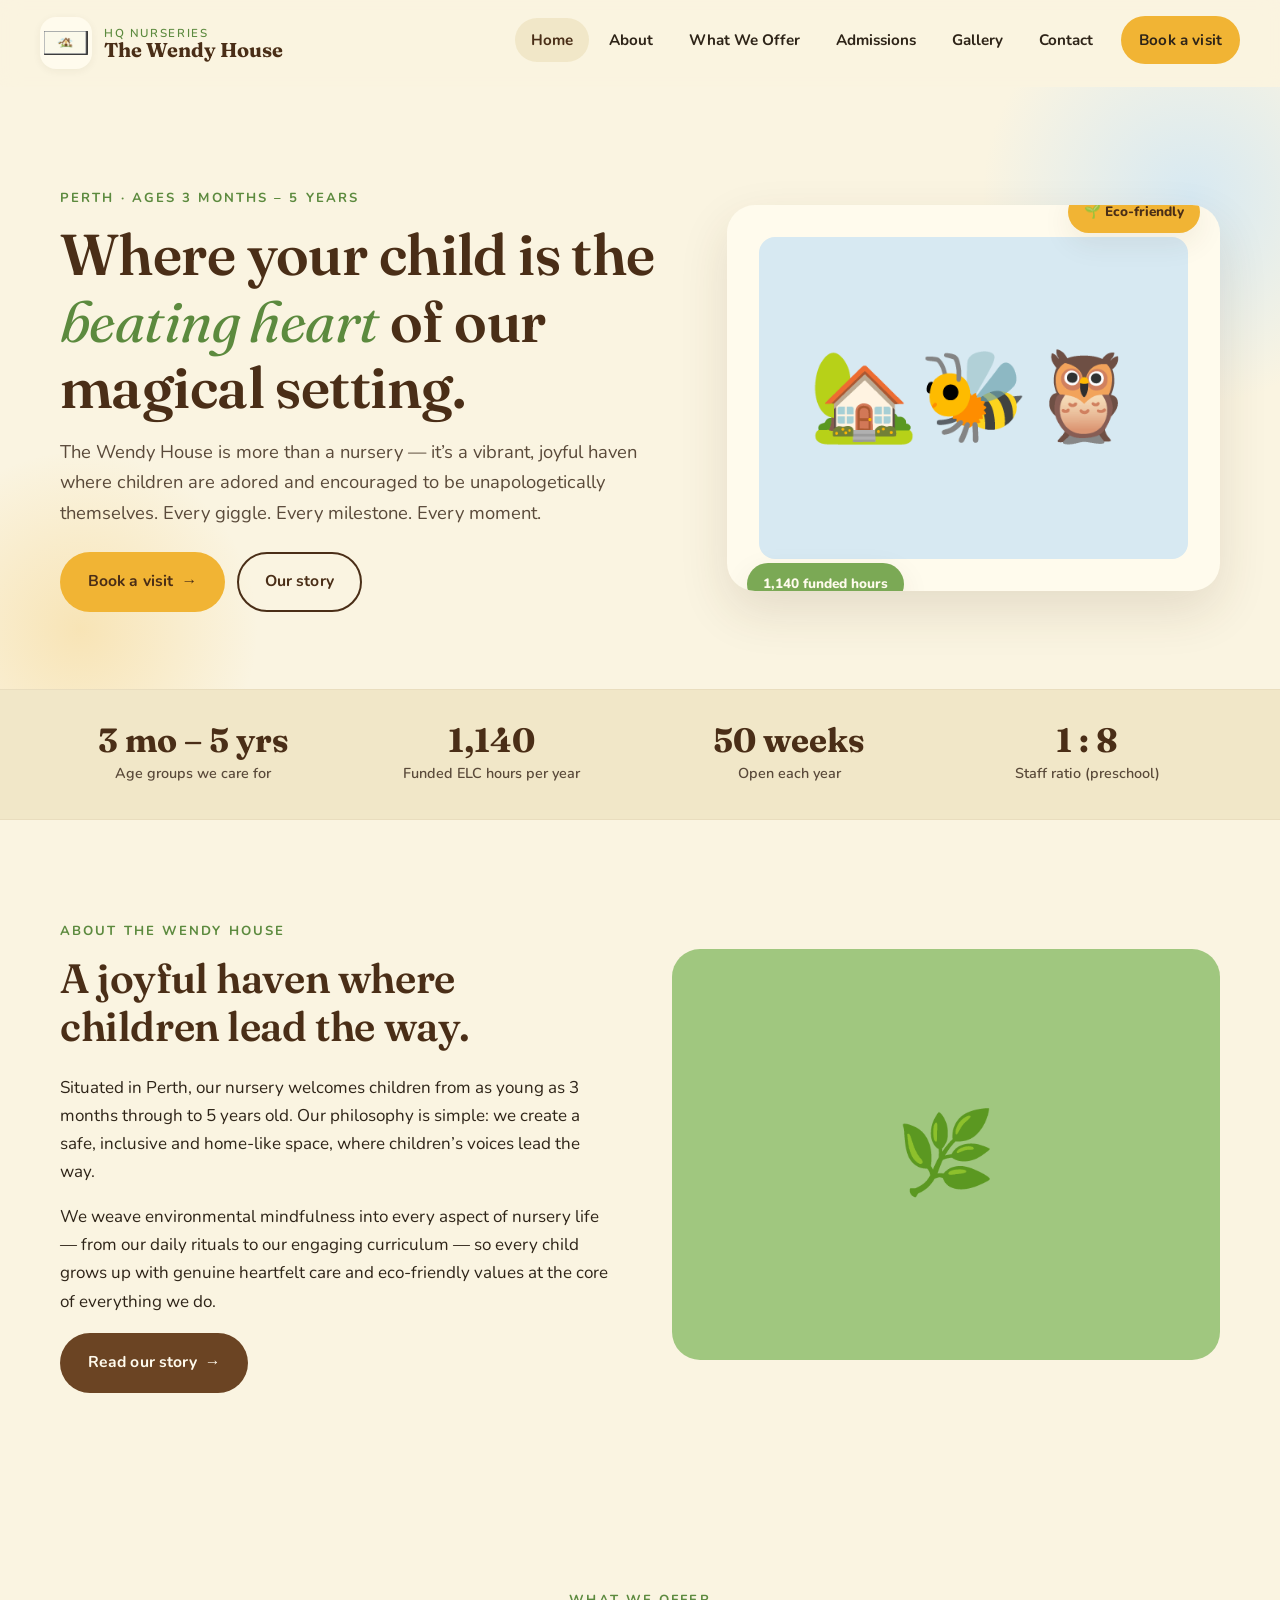
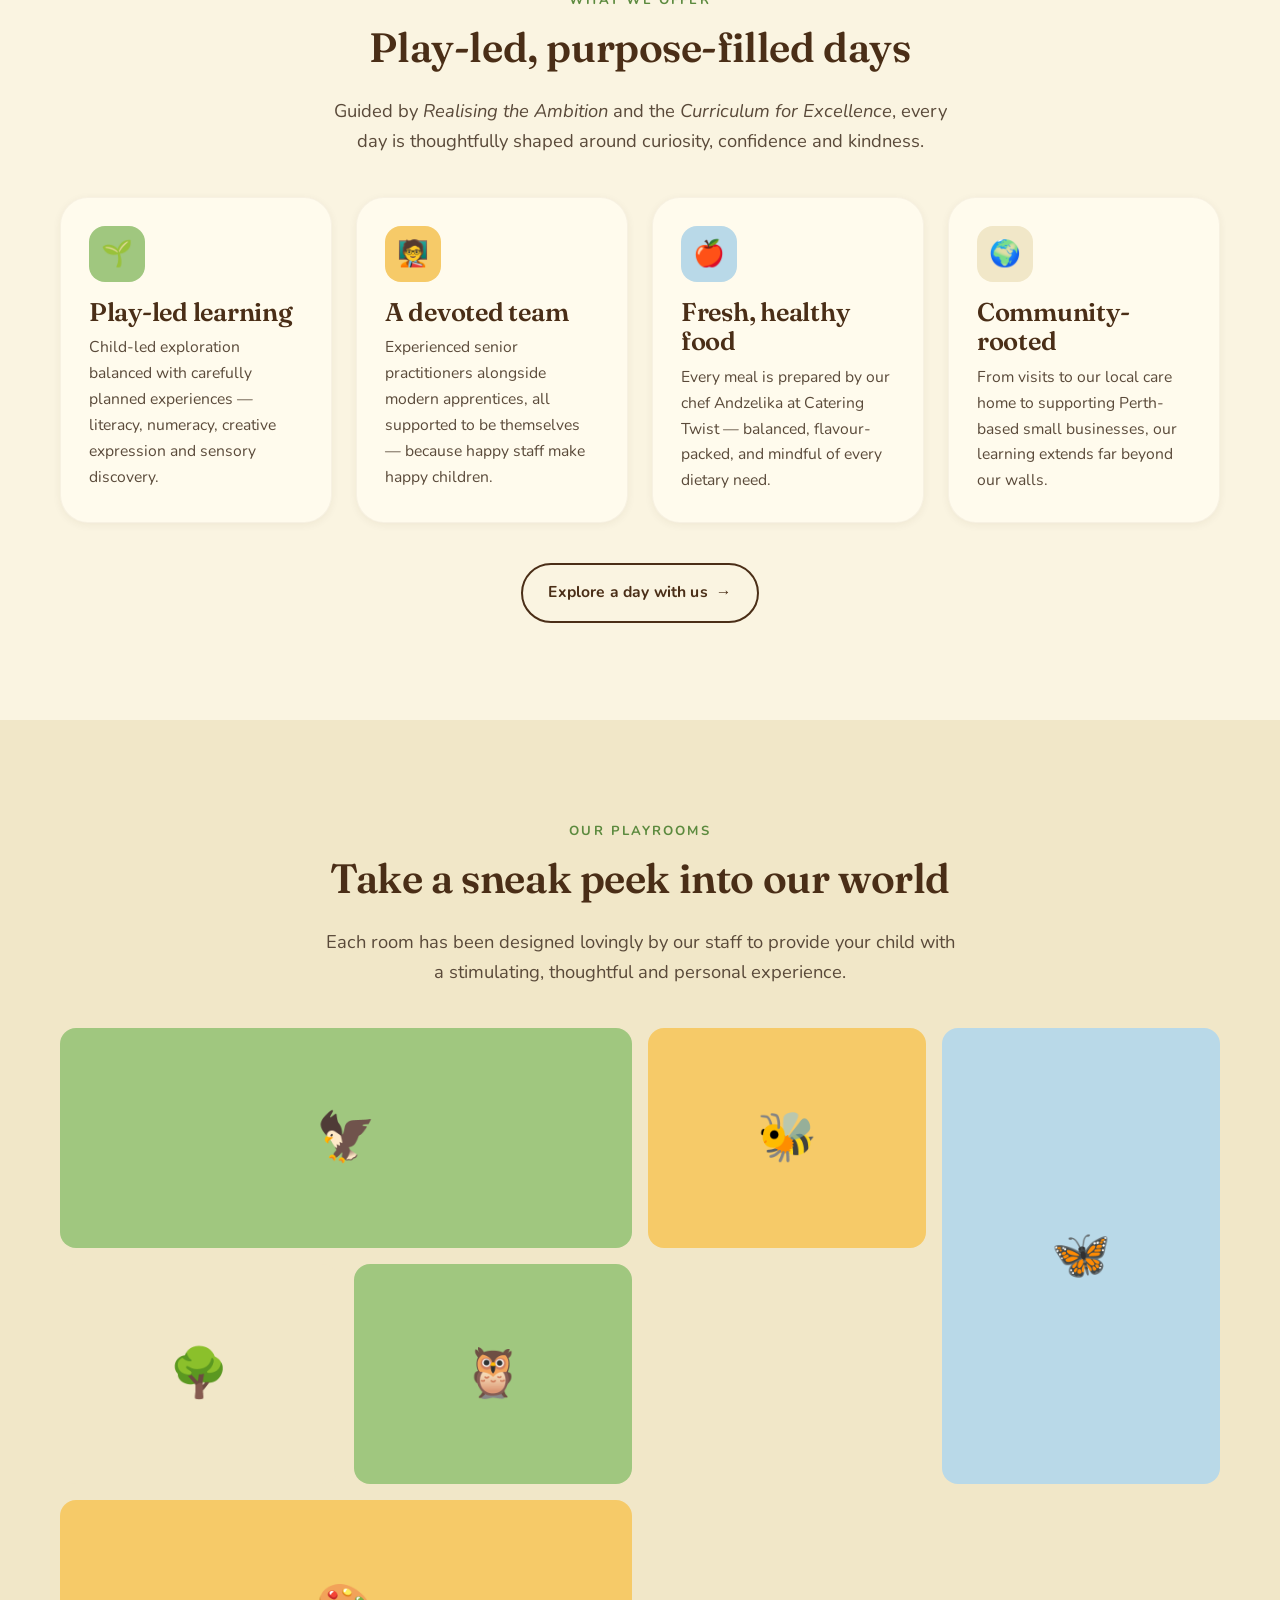
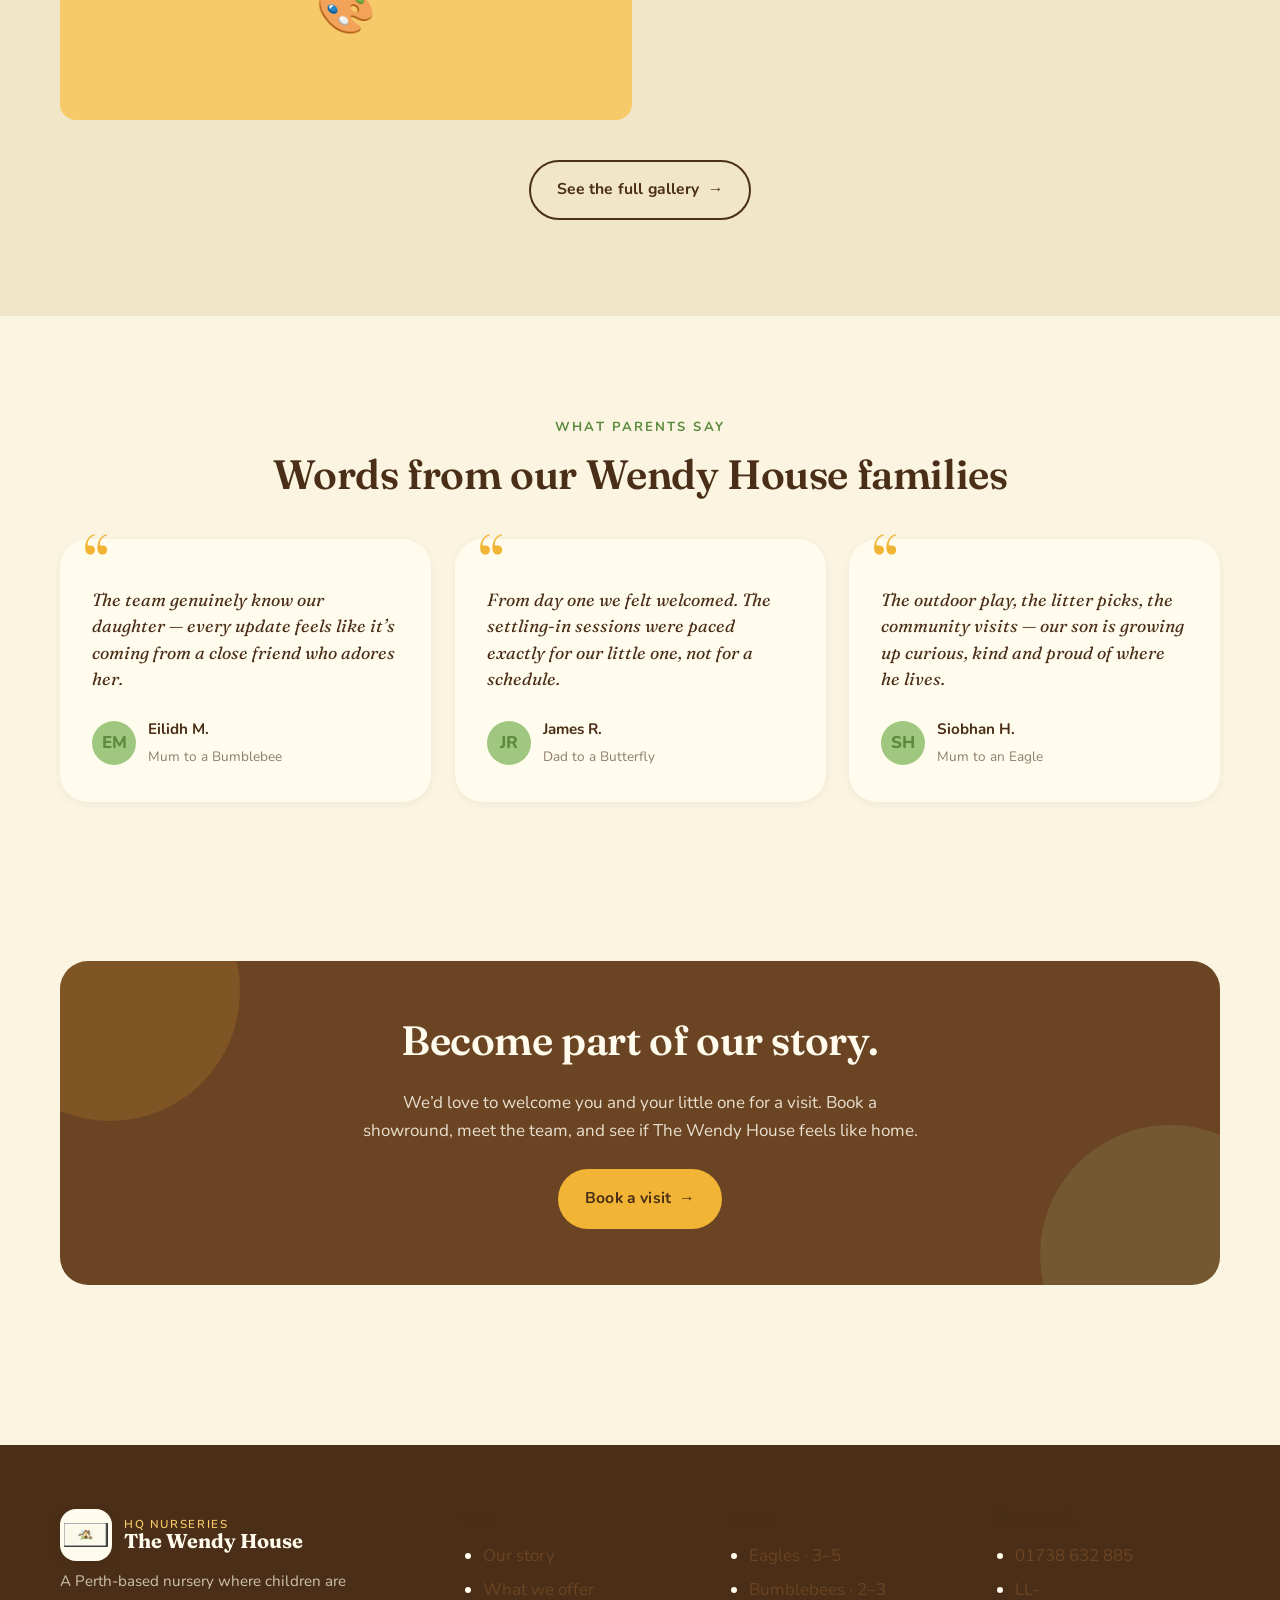
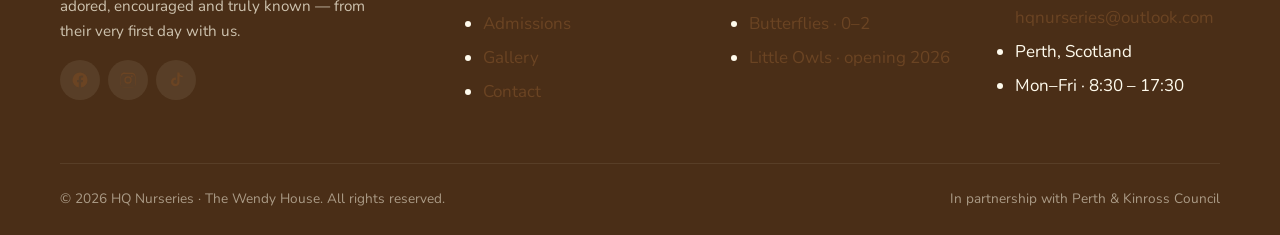
==== index.html @ 3bb5341b "Initial build: static HQ Nurseries (The Wendy House) site - 6 pages: Home, About, What We Offer, Adm" ====
<!DOCTYPE html>
<html lang="en-GB">
<head>
  <meta charset="UTF-8" />
  <meta name="viewport" content="width=device-width, initial-scale=1.0" />
  <title>The Wendy House · HQ Nurseries · Perth Nursery for ages 3 months to 5 years</title>
  <meta name="description" content="The Wendy House, Perth — a warm, play-led nursery for children aged 3 months to 5 years. Funded childcare available. Where your child is the beating heart of our magical setting." />
  <meta name="theme-color" content="#FAF4E1" />
  <link rel="icon" href="assets/logo-original.png" type="image/png" />
  <link rel="preconnect" href="https://fonts.googleapis.com" />
  <link rel="preconnect" href="https://fonts.gstatic.com" crossorigin />
  <link href="https://fonts.googleapis.com/css2?family=Fraunces:ital,opsz,wght@0,9..144,400;0,9..144,500;0,9..144,600;1,9..144,400&family=Nunito:wght@400;600;700;800&display=swap" rel="stylesheet" />
  <link rel="stylesheet" href="css/styles.css" />
</head>
<body>
  <a class="visually-hidden" href="#main">Skip to content</a>

  <header class="site-header">
    <div class="container nav">
      <a class="brand" href="index.html" aria-label="The Wendy House, HQ Nurseries">
        <img class="brand__mark" src="assets/logo-original.png" alt="" />
        <span class="brand__text">
          <small>HQ Nurseries</small>
          <strong>The Wendy House</strong>
        </span>
      </a>
      <button class="nav__toggle" aria-label="Toggle navigation" aria-expanded="false" aria-controls="primary-nav">
        <span></span>
      </button>
      <ul class="nav__links" id="primary-nav">
        <li><a href="index.html">Home</a></li>
        <li><a href="about.html">About</a></li>
        <li><a href="what-we-offer.html">What We Offer</a></li>
        <li><a href="admissions.html">Admissions</a></li>
        <li><a href="gallery.html">Gallery</a></li>
        <li><a href="contact.html">Contact</a></li>
        <li><a class="btn btn--primary nav__cta" href="admissions.html#enquire">Book a visit</a></li>
      </ul>
    </div>
  </header>

  <main id="main">

    <!-- HERO -->
    <section class="hero">
      <div class="container hero__grid">
        <div class="hero__copy">
          <span class="eyebrow">Perth · Ages 3 months – 5 years</span>
          <h1>Where your child is the <em>beating heart</em> of our magical setting.</h1>
          <p class="lead">The Wendy House is more than a nursery — it’s a vibrant, joyful haven where children are adored and encouraged to be unapologetically themselves. Every giggle. Every milestone. Every moment.</p>
          <div class="hero__actions">
            <a class="btn btn--primary btn--arrow" href="admissions.html#enquire">Book a visit</a>
            <a class="btn btn--ghost" href="about.html">Our story</a>
          </div>
        </div>
        <div class="hero__visual">
          <div class="hero__card">
            <div class="hero__illus" aria-hidden="true">
              <span style="font-size:5.5rem;">🏡🐝🦉</span>
            </div>
            <span class="hero__badge hero__badge--a">🌱 Eco-friendly</span>
            <span class="hero__badge hero__badge--b">1,140 funded hours</span>
          </div>
        </div>
      </div>
    </section>

    <!-- TRUST BAR -->
    <section class="trust">
      <div class="container trust__grid">
        <div class="trust__item">
          <strong>3 mo – 5 yrs</strong>
          <span>Age groups we care for</span>
        </div>
        <div class="trust__item">
          <strong>1,140</strong>
          <span>Funded ELC hours per year</span>
        </div>
        <div class="trust__item">
          <strong>50 weeks</strong>
          <span>Open each year</span>
        </div>
        <div class="trust__item">
          <strong>1 : 8</strong>
          <span>Staff ratio (preschool)</span>
        </div>
      </div>
    </section>

    <!-- INTRO -->
    <section class="section section--cream">
      <div class="container two-col">
        <div>
          <span class="eyebrow">About The Wendy House</span>
          <h2>A joyful haven where children lead the way.</h2>
          <p>Situated in Perth, our nursery welcomes children from as young as 3 months through to 5 years old. Our philosophy is simple: we create a safe, inclusive and home-like space, where children’s voices lead the way.</p>
          <p>We weave environmental mindfulness into every aspect of nursery life — from our daily rituals to our engaging curriculum — so every child grows up with genuine heartfelt care and eco-friendly values at the core of everything we do.</p>
          <a class="btn btn--secondary btn--arrow" href="about.html">Read our story</a>
        </div>
        <div class="two-col__image two-col__image--green" aria-hidden="true">🌿</div>
      </div>
    </section>

    <!-- WHAT WE OFFER -->
    <section class="section">
      <div class="container">
        <div class="section-head">
          <span class="eyebrow">What We Offer</span>
          <h2>Play-led, purpose-filled days</h2>
          <p class="lead" style="margin:0 auto;">Guided by <em>Realising the Ambition</em> and the <em>Curriculum for Excellence</em>, every day is thoughtfully shaped around curiosity, confidence and kindness.</p>
        </div>
        <div class="cards">
          <article class="card">
            <div class="card__icon card__icon--green">🌱</div>
            <h3>Play-led learning</h3>
            <p>Child-led exploration balanced with carefully planned experiences — literacy, numeracy, creative expression and sensory discovery.</p>
          </article>
          <article class="card">
            <div class="card__icon card__icon--yellow">🧑‍🏫</div>
            <h3>A devoted team</h3>
            <p>Experienced senior practitioners alongside modern apprentices, all supported to be themselves — because happy staff make happy children.</p>
          </article>
          <article class="card">
            <div class="card__icon card__icon--blue">🍎</div>
            <h3>Fresh, healthy food</h3>
            <p>Every meal is prepared by our chef Andzelika at Catering Twist — balanced, flavour-packed, and mindful of every dietary need.</p>
          </article>
          <article class="card">
            <div class="card__icon card__icon--brown">🌍</div>
            <h3>Community-rooted</h3>
            <p>From visits to our local care home to supporting Perth-based small businesses, our learning extends far beyond our walls.</p>
          </article>
        </div>
        <div style="text-align:center; margin-top: 2.5rem;">
          <a class="btn btn--ghost btn--arrow" href="what-we-offer.html">Explore a day with us</a>
        </div>
      </div>
    </section>

    <!-- GALLERY PREVIEW -->
    <section class="section section--cream-deep">
      <div class="container">
        <div class="section-head">
          <span class="eyebrow">Our Playrooms</span>
          <h2>Take a sneak peek into our world</h2>
          <p class="lead" style="margin:0 auto;">Each room has been designed lovingly by our staff to provide your child with a stimulating, thoughtful and personal experience.</p>
        </div>
        <div class="gallery">
          <div class="gallery__item gallery__item--green gallery__item--wide" data-caption="Eagles · ages 3–5 · where curiosity takes flight">🦅</div>
          <div class="gallery__item gallery__item--yellow" data-caption="Bumblebees · ages 2–3">🐝</div>
          <div class="gallery__item gallery__item--blue gallery__item--tall" data-caption="Butterflies · ages 0–2">🦋</div>
          <div class="gallery__item gallery__item--brown" data-caption="Outdoor adventures">🌳</div>
          <div class="gallery__item gallery__item--green" data-caption="Little Owls · opening mid-2026">🦉</div>
          <div class="gallery__item gallery__item--yellow gallery__item--wide" data-caption="Messy play &amp; discovery">🎨</div>
        </div>
        <div style="text-align:center; margin-top: 2.5rem;">
          <a class="btn btn--ghost btn--arrow" href="gallery.html">See the full gallery</a>
        </div>
      </div>
    </section>

    <!-- TESTIMONIALS -->
    <section class="section">
      <div class="container">
        <div class="section-head">
          <span class="eyebrow">What Parents Say</span>
          <h2>Words from our Wendy House families</h2>
        </div>
        <div class="testimonials">
          <article class="testimonial">
            <blockquote>The team genuinely <em>know</em> our daughter — every update feels like it’s coming from a close friend who adores her.</blockquote>
            <div class="testimonial__author">
              <div class="testimonial__avatar">EM</div>
              <div class="testimonial__name">
                <strong>Eilidh M.</strong>
                <span>Mum to a Bumblebee</span>
              </div>
            </div>
          </article>
          <article class="testimonial">
            <blockquote>From day one we felt welcomed. The settling-in sessions were paced exactly for our little one, not for a schedule.</blockquote>
            <div class="testimonial__author">
              <div class="testimonial__avatar">JR</div>
              <div class="testimonial__name">
                <strong>James R.</strong>
                <span>Dad to a Butterfly</span>
              </div>
            </div>
          </article>
          <article class="testimonial">
            <blockquote>The outdoor play, the litter picks, the community visits — our son is growing up curious, kind and proud of where he lives.</blockquote>
            <div class="testimonial__author">
              <div class="testimonial__avatar">SH</div>
              <div class="testimonial__name">
                <strong>Siobhan H.</strong>
                <span>Mum to an Eagle</span>
              </div>
            </div>
          </article>
        </div>
      </div>
    </section>

    <!-- CTA -->
    <section class="section section--tight">
      <div class="container">
        <div class="cta-band">
          <h2>Become part of our story.</h2>
          <p>We’d love to welcome you and your little one for a visit. Book a showround, meet the team, and see if The Wendy House feels like home.</p>
          <a class="btn btn--primary btn--arrow" href="admissions.html#enquire">Book a visit</a>
        </div>
      </div>
    </section>

  </main>

  <footer class="site-footer">
    <div class="container">
      <div class="footer__grid">
        <div class="footer__brand">
          <a class="brand" href="index.html">
            <img class="brand__mark" src="assets/logo-original.png" alt="" />
            <span class="brand__text">
              <small>HQ Nurseries</small>
              <strong>The Wendy House</strong>
            </span>
          </a>
          <p class="footer__blurb">A Perth-based nursery where children are adored, encouraged and truly known — from their very first day with us.</p>
          <div class="socials" aria-label="Social links">
            <a href="#" aria-label="Facebook"><svg viewBox="0 0 24 24"><path d="M22 12a10 10 0 1 0-11.6 9.9v-7H8v-3h2.4V9.8c0-2.4 1.4-3.7 3.6-3.7 1 0 2.1.2 2.1.2v2.3h-1.2c-1.2 0-1.5.7-1.5 1.5V12h2.6l-.4 3h-2.2v7A10 10 0 0 0 22 12Z"/></svg></a>
            <a href="#" aria-label="Instagram"><svg viewBox="0 0 24 24"><path d="M12 2.2c3.2 0 3.6 0 4.8.1 1.2.1 1.9.2 2.3.4.6.2 1 .5 1.5 1s.7.9 1 1.5c.2.4.3 1.1.4 2.3.1 1.2.1 1.6.1 4.8s0 3.6-.1 4.8c-.1 1.2-.2 1.9-.4 2.3-.2.6-.5 1-1 1.5s-.9.7-1.5 1c-.4.2-1.1.3-2.3.4-1.2.1-1.6.1-4.8.1s-3.6 0-4.8-.1c-1.2-.1-1.9-.2-2.3-.4-.6-.2-1-.5-1.5-1s-.7-.9-1-1.5c-.2-.4-.3-1.1-.4-2.3C2.2 15.6 2.2 15.2 2.2 12s0-3.6.1-4.8c.1-1.2.2-1.9.4-2.3.2-.6.5-1 1-1.5s.9-.7 1.5-1c.4-.2 1.1-.3 2.3-.4C8.4 2.2 8.8 2.2 12 2.2Zm0 1.8c-3.1 0-3.5 0-4.7.1-1.1.1-1.7.2-2.1.4-.5.2-.9.4-1.3.8-.4.4-.6.8-.8 1.3-.2.4-.3 1-.4 2.1-.1 1.2-.1 1.6-.1 4.7s0 3.5.1 4.7c.1 1.1.2 1.7.4 2.1.2.5.4.9.8 1.3.4.4.8.6 1.3.8.4.2 1 .3 2.1.4 1.2.1 1.6.1 4.7.1s3.5 0 4.7-.1c1.1-.1 1.7-.2 2.1-.4.5-.2.9-.4 1.3-.8.4-.4.6-.8.8-1.3.2-.4.3-1 .4-2.1.1-1.2.1-1.6.1-4.7s0-3.5-.1-4.7c-.1-1.1-.2-1.7-.4-2.1-.2-.5-.4-.9-.8-1.3-.4-.4-.8-.6-1.3-.8-.4-.2-1-.3-2.1-.4-1.2-.1-1.6-.1-4.7-.1Zm0 3.1a4.9 4.9 0 1 1 0 9.8 4.9 4.9 0 0 1 0-9.8Zm0 8a3.1 3.1 0 1 0 0-6.2 3.1 3.1 0 0 0 0 6.2Zm6.3-8.2a1.2 1.2 0 1 1-2.4 0 1.2 1.2 0 0 1 2.4 0Z"/></svg></a>
            <a href="#" aria-label="TikTok"><svg viewBox="0 0 24 24"><path d="M21 8.4a7.3 7.3 0 0 1-4.3-1.4v7.5a5.7 5.7 0 1 1-5.7-5.7c.3 0 .6 0 .9.1v3a2.7 2.7 0 1 0 1.9 2.6V2h2.9a4.4 4.4 0 0 0 4.3 4.4v2Z"/></svg></a>
          </div>
        </div>
        <div>
          <h5>Visit</h5>
          <ul>
            <li><a href="about.html">Our story</a></li>
            <li><a href="what-we-offer.html">What we offer</a></li>
            <li><a href="admissions.html">Admissions</a></li>
            <li><a href="gallery.html">Gallery</a></li>
            <li><a href="contact.html">Contact</a></li>
          </ul>
        </div>
        <div>
          <h5>Rooms</h5>
          <ul>
            <li><a href="what-we-offer.html#eagles">Eagles · 3–5</a></li>
            <li><a href="what-we-offer.html#bumblebees">Bumblebees · 2–3</a></li>
            <li><a href="what-we-offer.html#butterflies">Butterflies · 0–2</a></li>
            <li><a href="what-we-offer.html#owls">Little Owls · opening 2026</a></li>
          </ul>
        </div>
        <div>
          <h5>Get in touch</h5>
          <ul>
            <li><a href="tel:01738632885">01738 632 885</a></li>
            <li><a href="mailto:LL-hqnurseries@outlook.com">LL-hqnurseries@outlook.com</a></li>
            <li>Perth, Scotland</li>
            <li>Mon–Fri · 8:30 – 17:30</li>
          </ul>
        </div>
      </div>
      <div class="footer__legal">
        <span>© <span id="year"></span> HQ Nurseries · The Wendy House. All rights reserved.</span>
        <span>In partnership with Perth &amp; Kinross Council</span>
      </div>
    </div>
  </footer>

  <script src="js/main.js"></script>
</body>
</html>
---- css/styles.css ----
/* ============================================
   The Wendy House · HQ Nurseries
   Design System
   ============================================ */

:root {
  /* Brand palette — extracted from logo */
  --cream: #FAF4E1;
  --cream-soft: #FFFBED;
  --cream-deep: #F1E7C8;
  --brown: #6B4423;
  --brown-soft: #8A5A30;
  --brown-deep: #4A2E17;
  --yellow: #F1B434;
  --yellow-soft: #F6CA68;
  --green: #7BA955;
  --green-soft: #A0C77F;
  --green-deep: #5C8A3E;
  --blue: #B9D9E8;
  --blue-soft: #D7E9F2;
  --blue-deep: #7FB6CF;

  --ink: #2E2418;
  --ink-soft: #5A4A3A;
  --muted: #8D7F6D;

  /* Type */
  --font-display: 'Fraunces', Georgia, serif;
  --font-body: 'Nunito', -apple-system, BlinkMacSystemFont, 'Segoe UI', sans-serif;

  /* Spacing */
  --container: 1200px;
  --gap-xs: 0.5rem;
  --gap-sm: 1rem;
  --gap: 1.5rem;
  --gap-lg: 2.5rem;
  --gap-xl: 4rem;
  --gap-xxl: 6rem;

  /* Radii */
  --radius-sm: 8px;
  --radius: 16px;
  --radius-lg: 28px;
  --radius-pill: 999px;

  /* Shadows */
  --shadow-sm: 0 2px 8px rgba(74, 46, 23, 0.06);
  --shadow: 0 10px 30px rgba(74, 46, 23, 0.08);
  --shadow-lg: 0 20px 50px rgba(74, 46, 23, 0.12);

  /* Transition */
  --ease: cubic-bezier(0.22, 1, 0.36, 1);
  --t-fast: 180ms;
  --t: 300ms;
}

/* ============================================
   Reset & Base
   ============================================ */

*,
*::before,
*::after {
  box-sizing: border-box;
}

html {
  scroll-behavior: smooth;
  -webkit-text-size-adjust: 100%;
}

body {
  margin: 0;
  font-family: var(--font-body);
  font-weight: 400;
  font-size: 17px;
  line-height: 1.65;
  color: var(--ink);
  background: var(--cream);
  -webkit-font-smoothing: antialiased;
  -moz-osx-font-smoothing: grayscale;
}

img,
svg {
  max-width: 100%;
  display: block;
}

a {
  color: var(--brown);
  text-decoration: none;
  transition: color var(--t-fast) var(--ease);
}

a:hover {
  color: var(--green-deep);
}

h1, h2, h3, h4, h5 {
  font-family: var(--font-display);
  font-weight: 600;
  color: var(--brown-deep);
  line-height: 1.15;
  letter-spacing: -0.01em;
  margin: 0 0 0.6em;
}

h1 { font-size: clamp(2.25rem, 4.5vw, 3.75rem); }
h2 { font-size: clamp(1.75rem, 3.2vw, 2.75rem); }
h3 { font-size: clamp(1.25rem, 2vw, 1.6rem); }
h4 { font-size: 1.15rem; }

p { margin: 0 0 1em; }

ul, ol { padding-left: 1.25em; }
li { margin-bottom: 0.35em; }

/* ============================================
   Layout helpers
   ============================================ */

.container {
  width: 100%;
  max-width: var(--container);
  margin: 0 auto;
  padding: 0 1.25rem;
}

.section {
  padding: var(--gap-xxl) 0;
}

.section--tight { padding: var(--gap-xl) 0; }

.section--cream { background: var(--cream); }
.section--cream-deep { background: var(--cream-deep); }
.section--blue { background: var(--blue-soft); }
.section--green {
  background: var(--green);
  color: var(--cream-soft);
}
.section--green h2,
.section--green h3,
.section--green h4 {
  color: var(--cream-soft);
}

.eyebrow {
  display: inline-block;
  font-family: var(--font-body);
  font-weight: 700;
  font-size: 0.82rem;
  letter-spacing: 0.16em;
  text-transform: uppercase;
  color: var(--green-deep);
  margin-bottom: 0.8rem;
}

.section--green .eyebrow { color: var(--yellow-soft); }

.text-center { text-align: center; }

.lead {
  font-size: 1.15rem;
  color: var(--ink-soft);
  max-width: 640px;
}

.section-head {
  max-width: 780px;
  margin: 0 auto var(--gap-lg);
  text-align: center;
}

/* ============================================
   Buttons
   ============================================ */

.btn {
  display: inline-flex;
  align-items: center;
  justify-content: center;
  gap: 0.5rem;
  padding: 0.95rem 1.6rem;
  font-family: var(--font-body);
  font-weight: 700;
  font-size: 0.98rem;
  letter-spacing: 0.01em;
  border: 2px solid transparent;
  border-radius: var(--radius-pill);
  cursor: pointer;
  text-decoration: none;
  transition: transform var(--t-fast) var(--ease),
              box-shadow var(--t) var(--ease),
              background-color var(--t-fast) var(--ease),
              color var(--t-fast) var(--ease);
  white-space: nowrap;
}

.btn:hover {
  transform: translateY(-2px);
  box-shadow: var(--shadow);
}

.btn:active { transform: translateY(0); }

.btn--primary {
  background: var(--yellow);
  color: var(--brown-deep);
}

.btn--primary:hover {
  background: var(--yellow-soft);
  color: var(--brown-deep);
}

.btn--secondary {
  background: var(--brown);
  color: var(--cream-soft);
}

.btn--secondary:hover {
  background: var(--brown-deep);
  color: var(--cream-soft);
}

.btn--ghost {
  background: transparent;
  color: var(--brown-deep);
  border-color: var(--brown-deep);
}

.btn--ghost:hover {
  background: var(--brown-deep);
  color: var(--cream);
}

.btn--green {
  background: var(--green);
  color: var(--cream-soft);
}

.btn--green:hover {
  background: var(--green-deep);
}

.btn--arrow::after {
  content: '→';
  transition: transform var(--t-fast) var(--ease);
}

.btn--arrow:hover::after {
  transform: translateX(4px);
}

/* ============================================
   Header / Nav
   ============================================ */

.site-header {
  position: sticky;
  top: 0;
  z-index: 100;
  background: rgba(250, 244, 225, 0.92);
  backdrop-filter: saturate(180%) blur(10px);
  -webkit-backdrop-filter: saturate(180%) blur(10px);
  border-bottom: 1px solid transparent;
  transition: border-color var(--t) var(--ease),
              box-shadow var(--t) var(--ease);
}

.site-header.is-scrolled {
  border-bottom-color: rgba(107, 68, 35, 0.08);
  box-shadow: var(--shadow-sm);
}

.nav {
  display: flex;
  align-items: center;
  justify-content: space-between;
  padding: 1rem 0;
  gap: 1.5rem;
}

.brand {
  display: flex;
  align-items: center;
  gap: 0.75rem;
  font-family: var(--font-display);
  font-weight: 600;
  font-size: 1.25rem;
  color: var(--brown-deep);
  text-decoration: none;
}

.brand__mark {
  width: 52px;
  height: 52px;
  border-radius: var(--radius);
  background: var(--cream-soft);
  padding: 4px;
  object-fit: contain;
  box-shadow: var(--shadow-sm);
}

.brand__text {
  display: flex;
  flex-direction: column;
  line-height: 1.05;
}

.brand__text small {
  font-family: var(--font-body);
  font-weight: 600;
  font-size: 0.72rem;
  letter-spacing: 0.14em;
  text-transform: uppercase;
  color: var(--green-deep);
}

.nav__links {
  display: flex;
  list-style: none;
  margin: 0;
  padding: 0;
  gap: 0.25rem;
  align-items: center;
}

.nav__links a {
  display: inline-block;
  padding: 0.6rem 1rem;
  font-weight: 700;
  font-size: 0.95rem;
  color: var(--ink);
  border-radius: var(--radius-pill);
  transition: background var(--t-fast) var(--ease), color var(--t-fast) var(--ease);
}

.nav__links a:hover,
.nav__links a.is-active {
  background: var(--cream-deep);
  color: var(--brown-deep);
}

.nav__cta {
  margin-left: 0.5rem;
}

.nav__toggle {
  display: none;
  width: 44px;
  height: 44px;
  background: var(--cream-deep);
  border: none;
  border-radius: 12px;
  cursor: pointer;
  padding: 0;
  align-items: center;
  justify-content: center;
}

.nav__toggle span {
  position: relative;
  display: block;
  width: 22px;
  height: 2px;
  background: var(--brown-deep);
  border-radius: 2px;
  transition: transform var(--t) var(--ease), opacity var(--t) var(--ease);
}

.nav__toggle span::before,
.nav__toggle span::after {
  content: '';
  position: absolute;
  left: 0;
  width: 22px;
  height: 2px;
  background: var(--brown-deep);
  border-radius: 2px;
  transition: transform var(--t) var(--ease);
}

.nav__toggle span::before { top: -7px; }
.nav__toggle span::after { top: 7px; }

.nav__toggle.is-open span { background: transparent; }
.nav__toggle.is-open span::before { transform: translateY(7px) rotate(45deg); }
.nav__toggle.is-open span::after { transform: translateY(-7px) rotate(-45deg); }

@media (max-width: 960px) {
  .nav__toggle { display: inline-flex; }
  .nav__links {
    position: fixed;
    inset: 72px 0 0 0;
    flex-direction: column;
    align-items: stretch;
    gap: 0.25rem;
    padding: 1.5rem 1.25rem 3rem;
    background: var(--cream);
    border-top: 1px solid rgba(107, 68, 35, 0.08);
    transform: translateX(100%);
    transition: transform var(--t) var(--ease);
    overflow-y: auto;
  }
  .nav__links.is-open { transform: translateX(0); }
  .nav__links a {
    font-size: 1.1rem;
    padding: 0.9rem 1rem;
    border-radius: var(--radius);
  }
  .nav__cta {
    margin-left: 0;
    margin-top: 1rem;
    width: 100%;
    justify-content: center;
  }
}

/* ============================================
   Hero
   ============================================ */

.hero {
  position: relative;
  padding: clamp(3rem, 8vw, 6rem) 0 clamp(3rem, 6vw, 5rem);
  overflow: hidden;
}

.hero__grid {
  display: grid;
  grid-template-columns: 1.1fr 0.9fr;
  gap: var(--gap-xl);
  align-items: center;
}

.hero__copy h1 {
  margin-bottom: 1rem;
}

.hero__copy h1 em {
  font-style: italic;
  color: var(--green-deep);
  font-weight: 400;
}

.hero__actions {
  display: flex;
  gap: 0.75rem;
  flex-wrap: wrap;
  margin-top: 1.5rem;
}

.hero__visual {
  position: relative;
}

.hero__card {
  background: var(--cream-soft);
  border-radius: var(--radius-lg);
  padding: 2rem;
  box-shadow: var(--shadow-lg);
  position: relative;
  overflow: hidden;
}

.hero__illus {
  aspect-ratio: 4 / 3;
  background: var(--blue-soft);
  border-radius: var(--radius);
  display: grid;
  place-items: center;
  font-size: 4rem;
  overflow: hidden;
  position: relative;
}

.hero__badge {
  position: absolute;
  background: var(--yellow);
  color: var(--brown-deep);
  padding: 0.6rem 1rem;
  border-radius: var(--radius-pill);
  font-weight: 800;
  font-size: 0.85rem;
  box-shadow: var(--shadow);
  animation: float 4s ease-in-out infinite;
}

.hero__badge--a { top: -14px; right: 20px; }
.hero__badge--b {
  bottom: -14px;
  left: 20px;
  background: var(--green);
  color: var(--cream-soft);
  animation-delay: 1.2s;
}

.hero::before,
.hero::after {
  content: '';
  position: absolute;
  border-radius: 50%;
  pointer-events: none;
  z-index: -1;
}

.hero::before {
  width: 420px;
  height: 420px;
  background: radial-gradient(circle, var(--blue-soft), transparent 70%);
  top: -100px;
  right: -120px;
}

.hero::after {
  width: 360px;
  height: 360px;
  background: radial-gradient(circle, rgba(241, 180, 52, 0.25), transparent 70%);
  bottom: -120px;
  left: -100px;
}

@keyframes float {
  0%, 100% { transform: translateY(0); }
  50% { transform: translateY(-8px); }
}

@media (max-width: 820px) {
  .hero__grid { grid-template-columns: 1fr; }
  .hero__visual { order: -1; max-width: 480px; margin: 0 auto; }
}

/* ============================================
   Trust bar
   ============================================ */

.trust {
  background: var(--cream-deep);
  padding: 2rem 0;
  border-top: 1px solid rgba(107, 68, 35, 0.06);
  border-bottom: 1px solid rgba(107, 68, 35, 0.06);
}

.trust__grid {
  display: grid;
  grid-template-columns: repeat(4, 1fr);
  gap: 2rem;
  text-align: center;
}

.trust__item strong {
  display: block;
  font-family: var(--font-display);
  font-size: 2.1rem;
  color: var(--brown-deep);
  line-height: 1.1;
}

.trust__item span {
  font-size: 0.9rem;
  color: var(--ink-soft);
  font-weight: 600;
}

@media (max-width: 700px) {
  .trust__grid { grid-template-columns: repeat(2, 1fr); }
}

/* ============================================
   Cards / Services
   ============================================ */

.cards {
  display: grid;
  grid-template-columns: repeat(auto-fit, minmax(260px, 1fr));
  gap: var(--gap);
}

.card {
  background: var(--cream-soft);
  border-radius: var(--radius-lg);
  padding: 1.75rem;
  box-shadow: var(--shadow-sm);
  transition: transform var(--t) var(--ease), box-shadow var(--t) var(--ease);
  border: 1px solid rgba(107, 68, 35, 0.05);
}

.card:hover {
  transform: translateY(-6px);
  box-shadow: var(--shadow-lg);
}

.card__icon {
  width: 56px;
  height: 56px;
  border-radius: var(--radius);
  display: grid;
  place-items: center;
  font-size: 1.6rem;
  margin-bottom: 1rem;
  background: var(--yellow-soft);
}

.card__icon--green { background: var(--green-soft); }
.card__icon--blue { background: var(--blue); }
.card__icon--brown { background: var(--cream-deep); }

.card h3 {
  margin-bottom: 0.5rem;
}

.card p {
  color: var(--ink-soft);
  font-size: 0.98rem;
  margin-bottom: 0;
}

.card--highlight {
  background: var(--green);
  color: var(--cream-soft);
  border-color: transparent;
}
.card--highlight h3 { color: var(--cream-soft); }
.card--highlight p { color: rgba(255, 251, 237, 0.9); }
.card--highlight .card__icon { background: rgba(255,251,237,0.2); }

/* Room cards */
.rooms {
  display: grid;
  grid-template-columns: repeat(auto-fit, minmax(280px, 1fr));
  gap: var(--gap);
}

.room {
  background: var(--cream-soft);
  border-radius: var(--radius-lg);
  padding: 2rem;
  border: 2px solid transparent;
  transition: transform var(--t) var(--ease), border-color var(--t) var(--ease), box-shadow var(--t) var(--ease);
  position: relative;
  overflow: hidden;
}

.room:hover {
  transform: translateY(-6px);
  box-shadow: var(--shadow);
}

.room--eagles { border-color: var(--green-soft); }
.room--eagles:hover { border-color: var(--green); }
.room--bees { border-color: var(--yellow-soft); }
.room--bees:hover { border-color: var(--yellow); }
.room--butterflies { border-color: var(--blue); }
.room--butterflies:hover { border-color: var(--blue-deep); }
.room--owls { border-color: var(--cream-deep); }
.room--owls:hover { border-color: var(--brown-soft); }

.room__age {
  display: inline-block;
  font-weight: 800;
  font-size: 0.78rem;
  letter-spacing: 0.1em;
  text-transform: uppercase;
  padding: 0.3rem 0.75rem;
  background: var(--cream-deep);
  color: var(--brown);
  border-radius: var(--radius-pill);
  margin-bottom: 1rem;
}

.room--eagles .room__age { background: var(--green-soft); color: var(--green-deep); }
.room--bees .room__age { background: var(--yellow-soft); color: var(--brown-deep); }
.room--butterflies .room__age { background: var(--blue); color: var(--brown-deep); }

.room h3 em {
  font-style: italic;
  font-weight: 400;
  color: var(--green-deep);
}

.room__emoji {
  font-size: 2.5rem;
  margin-bottom: 0.5rem;
  display: block;
}

.room__status {
  display: inline-block;
  background: var(--yellow);
  color: var(--brown-deep);
  padding: 0.25rem 0.75rem;
  border-radius: var(--radius-pill);
  font-weight: 700;
  font-size: 0.78rem;
  margin-top: 0.75rem;
}

/* ============================================
   Gallery
   ============================================ */

.gallery {
  display: grid;
  grid-template-columns: repeat(auto-fill, minmax(240px, 1fr));
  grid-auto-rows: 220px;
  gap: 1rem;
}

.gallery__item {
  position: relative;
  border-radius: var(--radius);
  overflow: hidden;
  background: var(--cream-deep);
  display: grid;
  place-items: center;
  font-size: 3rem;
  cursor: pointer;
  transition: transform var(--t) var(--ease);
}

.gallery__item:hover { transform: scale(1.02); }

.gallery__item--tall { grid-row: span 2; }
.gallery__item--wide { grid-column: span 2; }

.gallery__item::after {
  content: attr(data-caption);
  position: absolute;
  left: 0;
  right: 0;
  bottom: 0;
  padding: 2rem 1rem 0.85rem;
  background: linear-gradient(to top, rgba(46, 36, 24, 0.75), transparent);
  color: var(--cream-soft);
  font-size: 0.88rem;
  font-weight: 600;
  opacity: 0;
  transition: opacity var(--t) var(--ease);
  font-family: var(--font-body);
}

.gallery__item:hover::after { opacity: 1; }

.gallery__item--green { background: var(--green-soft); }
.gallery__item--blue { background: var(--blue); }
.gallery__item--yellow { background: var(--yellow-soft); }
.gallery__item--brown { background: var(--cream-deep); }

@media (max-width: 640px) {
  .gallery__item--wide { grid-column: span 1; }
}

/* ============================================
   Testimonials
   ============================================ */

.testimonials {
  display: grid;
  grid-template-columns: repeat(auto-fit, minmax(300px, 1fr));
  gap: var(--gap);
}

.testimonial {
  background: var(--cream-soft);
  padding: 2rem;
  border-radius: var(--radius-lg);
  position: relative;
  box-shadow: var(--shadow-sm);
}

.testimonial::before {
  content: '“';
  position: absolute;
  top: -12px;
  left: 24px;
  font-family: var(--font-display);
  font-size: 5rem;
  color: var(--yellow);
  line-height: 1;
}

.testimonial blockquote {
  margin: 1rem 0 1.5rem;
  font-family: var(--font-display);
  font-size: 1.1rem;
  line-height: 1.5;
  color: var(--brown-deep);
  font-style: italic;
}

.testimonial__author {
  display: flex;
  align-items: center;
  gap: 0.75rem;
}

.testimonial__avatar {
  width: 44px;
  height: 44px;
  border-radius: 50%;
  background: var(--green-soft);
  display: grid;
  place-items: center;
  font-weight: 800;
  color: var(--green-deep);
}

.testimonial__name strong {
  display: block;
  font-size: 0.95rem;
  color: var(--brown-deep);
}

.testimonial__name span {
  font-size: 0.85rem;
  color: var(--muted);
}

/* ============================================
   CTA
   ============================================ */

.cta-band {
  position: relative;
  background: var(--brown);
  color: var(--cream-soft);
  border-radius: var(--radius-lg);
  padding: 3.5rem 2.5rem;
  overflow: hidden;
  text-align: center;
}

.cta-band::before,
.cta-band::after {
  content: '';
  position: absolute;
  width: 260px;
  height: 260px;
  border-radius: 50%;
  pointer-events: none;
  opacity: 0.15;
}

.cta-band::before {
  background: var(--yellow);
  top: -100px;
  left: -80px;
}

.cta-band::after {
  background: var(--green-soft);
  bottom: -100px;
  right: -80px;
}

.cta-band h2 {
  color: var(--cream-soft);
  position: relative;
}

.cta-band p {
  max-width: 560px;
  margin: 0 auto 1.5rem;
  opacity: 0.85;
  position: relative;
}

.cta-band .btn { position: relative; }

/* ============================================
   Page hero
   ============================================ */

.page-hero {
  position: relative;
  padding: clamp(3.5rem, 7vw, 5rem) 0 clamp(2.5rem, 5vw, 4rem);
  background: linear-gradient(180deg, var(--cream-deep) 0%, var(--cream) 100%);
  text-align: center;
  overflow: hidden;
}

.page-hero::before {
  content: '';
  position: absolute;
  width: 380px;
  height: 380px;
  background: radial-gradient(circle, rgba(123, 169, 85, 0.22), transparent 70%);
  border-radius: 50%;
  top: -120px;
  right: -120px;
}

.page-hero h1 { margin-bottom: 0.5rem; }
.page-hero p {
  max-width: 620px;
  margin: 0 auto;
  color: var(--ink-soft);
  font-size: 1.1rem;
}

.crumbs {
  margin-bottom: 1rem;
  font-size: 0.88rem;
  color: var(--muted);
  font-weight: 600;
}

.crumbs a { color: var(--green-deep); }

/* ============================================
   Two-col content
   ============================================ */

.two-col {
  display: grid;
  grid-template-columns: 1fr 1fr;
  gap: var(--gap-xl);
  align-items: center;
}

.two-col--reverse > :first-child { order: 2; }

.two-col__image {
  border-radius: var(--radius-lg);
  aspect-ratio: 4 / 3;
  background: var(--blue-soft);
  display: grid;
  place-items: center;
  font-size: 5rem;
  overflow: hidden;
  position: relative;
}

.two-col__image--green { background: var(--green-soft); }
.two-col__image--yellow { background: var(--yellow-soft); }
.two-col__image--cream { background: var(--cream-deep); }

@media (max-width: 820px) {
  .two-col { grid-template-columns: 1fr; gap: var(--gap-lg); }
  .two-col--reverse > :first-child { order: 0; }
}

/* ============================================
   Values list
   ============================================ */

.values {
  display: grid;
  grid-template-columns: repeat(auto-fit, minmax(240px, 1fr));
  gap: 1rem;
}

.value {
  padding: 1.5rem;
  background: var(--cream-soft);
  border-radius: var(--radius);
  border-left: 4px solid var(--green);
}

.value:nth-child(2n) { border-left-color: var(--yellow); }
.value:nth-child(3n) { border-left-color: var(--blue-deep); }
.value:nth-child(4n) { border-left-color: var(--brown); }

.value h4 { margin: 0 0 0.35rem; font-family: var(--font-body); font-weight: 800; font-size: 1.05rem; color: var(--brown-deep); }
.value p { margin: 0; font-size: 0.95rem; color: var(--ink-soft); }

/* ============================================
   Team
   ============================================ */

.team {
  display: grid;
  grid-template-columns: repeat(auto-fit, minmax(220px, 1fr));
  gap: var(--gap);
}

.team__member {
  text-align: center;
}

.team__photo {
  aspect-ratio: 1;
  background: var(--cream-deep);
  border-radius: var(--radius-lg);
  display: grid;
  place-items: center;
  font-size: 3.5rem;
  margin-bottom: 1rem;
  overflow: hidden;
  transition: transform var(--t) var(--ease);
}

.team__member:hover .team__photo { transform: scale(1.03); }

.team__photo--green { background: var(--green-soft); }
.team__photo--blue { background: var(--blue); }
.team__photo--yellow { background: var(--yellow-soft); }

.team__name {
  font-family: var(--font-display);
  font-size: 1.2rem;
  color: var(--brown-deep);
  margin: 0;
}

.team__role {
  font-size: 0.9rem;
  color: var(--muted);
  font-weight: 600;
}

/* ============================================
   Routine / timeline
   ============================================ */

.timeline {
  display: grid;
  gap: 1rem;
  position: relative;
}

.timeline::before {
  content: '';
  position: absolute;
  left: 22px;
  top: 12px;
  bottom: 12px;
  width: 2px;
  background: var(--cream-deep);
}

.timeline__item {
  display: grid;
  grid-template-columns: 140px 1fr;
  gap: 1.5rem;
  align-items: start;
  padding: 1rem 0;
  position: relative;
  padding-left: 3.5rem;
}

.timeline__item::before {
  content: '';
  position: absolute;
  left: 16px;
  top: 1.4rem;
  width: 14px;
  height: 14px;
  border-radius: 50%;
  background: var(--yellow);
  border: 3px solid var(--cream);
  z-index: 1;
}

.timeline__time {
  font-family: var(--font-display);
  font-weight: 600;
  color: var(--green-deep);
  font-size: 1.05rem;
}

.timeline__content h4 {
  margin: 0 0 0.2rem;
  font-family: var(--font-body);
  font-weight: 800;
  color: var(--brown-deep);
}

.timeline__content p {
  margin: 0;
  color: var(--ink-soft);
  font-size: 0.95rem;
}

@media (max-width: 640px) {
  .timeline__item { grid-template-columns: 1fr; gap: 0.25rem; }
}

/* ============================================
   Forms
   ============================================ */

.form {
  background: var(--cream-soft);
  padding: 2.5rem;
  border-radius: var(--radius-lg);
  box-shadow: var(--shadow-sm);
}

.form__grid {
  display: grid;
  grid-template-columns: 1fr 1fr;
  gap: 1.25rem;
}

.form__field { display: flex; flex-direction: column; }
.form__field--full { grid-column: 1 / -1; }

.form label {
  font-weight: 700;
  font-size: 0.92rem;
  color: var(--brown-deep);
  margin-bottom: 0.45rem;
}

.form input,
.form select,
.form textarea {
  font-family: var(--font-body);
  font-size: 1rem;
  padding: 0.85rem 1rem;
  border: 2px solid var(--cream-deep);
  border-radius: var(--radius);
  background: var(--cream);
  color: var(--ink);
  transition: border-color var(--t-fast) var(--ease), background var(--t-fast) var(--ease);
}

.form input:focus,
.form select:focus,
.form textarea:focus {
  outline: none;
  border-color: var(--green);
  background: var(--cream-soft);
}

.form textarea { resize: vertical; min-height: 120px; }

.form__submit {
  margin-top: 1rem;
  grid-column: 1 / -1;
}

@media (max-width: 640px) {
  .form { padding: 1.75rem; }
  .form__grid { grid-template-columns: 1fr; }
}

/* ============================================
   Contact info
   ============================================ */

.info {
  display: grid;
  grid-template-columns: repeat(auto-fit, minmax(220px, 1fr));
  gap: 1rem;
}

.info__block {
  background: var(--cream-soft);
  padding: 1.5rem;
  border-radius: var(--radius);
}

.info__label {
  font-size: 0.8rem;
  font-weight: 800;
  color: var(--green-deep);
  letter-spacing: 0.12em;
  text-transform: uppercase;
  margin-bottom: 0.35rem;
}

.info__value {
  font-family: var(--font-display);
  font-size: 1.1rem;
  color: var(--brown-deep);
}

.info__value a { color: inherit; }

.map {
  margin-top: 2rem;
  border-radius: var(--radius-lg);
  aspect-ratio: 16 / 8;
  background: var(--green-soft);
  display: grid;
  place-items: center;
  color: var(--brown-deep);
  font-weight: 700;
  overflow: hidden;
  position: relative;
}

.map::before {
  content: '';
  position: absolute;
  inset: 0;
  background:
    repeating-linear-gradient(45deg, transparent 0 30px, rgba(255,255,255,0.12) 30px 31px),
    repeating-linear-gradient(-45deg, transparent 0 30px, rgba(255,255,255,0.12) 30px 31px);
}

.map__pin {
  position: relative;
  background: var(--cream-soft);
  padding: 1rem 1.5rem;
  border-radius: var(--radius-pill);
  box-shadow: var(--shadow);
  display: flex;
  align-items: center;
  gap: 0.5rem;
  z-index: 1;
}

.map__pin::after {
  content: '';
  position: absolute;
  bottom: -8px;
  left: 50%;
  transform: translateX(-50%) rotate(45deg);
  width: 14px;
  height: 14px;
  background: var(--cream-soft);
}

/* ============================================
   Accordion
   ============================================ */

.accordion__item {
  background: var(--cream-soft);
  border-radius: var(--radius);
  margin-bottom: 0.75rem;
  overflow: hidden;
  transition: box-shadow var(--t) var(--ease);
}

.accordion__item[open] {
  box-shadow: var(--shadow-sm);
}

.accordion summary {
  padding: 1.25rem 1.5rem;
  font-family: var(--font-display);
  font-size: 1.1rem;
  font-weight: 600;
  color: var(--brown-deep);
  cursor: pointer;
  list-style: none;
  display: flex;
  justify-content: space-between;
  align-items: center;
  gap: 1rem;
}

.accordion summary::-webkit-details-marker { display: none; }

.accordion summary::after {
  content: '+';
  font-size: 1.6rem;
  font-weight: 300;
  color: var(--green-deep);
  transition: transform var(--t) var(--ease);
  flex-shrink: 0;
}

.accordion__item[open] summary::after {
  transform: rotate(45deg);
}

.accordion__body {
  padding: 0 1.5rem 1.5rem;
  color: var(--ink-soft);
}

.accordion__body p:last-child { margin-bottom: 0; }

/* ============================================
   Footer
   ============================================ */

.site-footer {
  background: var(--brown-deep);
  color: var(--cream-soft);
  padding: var(--gap-xl) 0 var(--gap);
  margin-top: var(--gap-xxl);
}

.footer__grid {
  display: grid;
  grid-template-columns: 1.6fr 1fr 1fr 1fr;
  gap: var(--gap-lg);
  margin-bottom: var(--gap-lg);
}

.footer__brand .brand__text { color: var(--cream-soft); }
.footer__brand .brand { color: var(--cream-soft); }
.footer__brand .brand__text small { color: var(--yellow-soft); }

.footer__blurb {
  color: rgba(250, 244, 225, 0.75);
  font-size: 0.95rem;
  margin-top: 0.5rem;
  max-width: 320px;
}

.footer h5 {
  color: var(--cream-soft);
  font-size: 0.85rem;
  font-weight: 800;
  letter-spacing: 0.12em;
  text-transform: uppercase;
  font-family: var(--font-body);
  margin-bottom: 1rem;
}

.footer ul {
  list-style: none;
  padding: 0;
  margin: 0;
}

.footer li {
  margin-bottom: 0.6rem;
}

.footer a {
  color: rgba(250, 244, 225, 0.75);
  font-size: 0.95rem;
}

.footer a:hover { color: var(--yellow-soft); }

.socials {
  display: flex;
  gap: 0.5rem;
  margin-top: 1rem;
}

.socials a {
  width: 40px;
  height: 40px;
  border-radius: 50%;
  background: rgba(250, 244, 225, 0.08);
  display: grid;
  place-items: center;
  transition: background var(--t-fast) var(--ease), transform var(--t-fast) var(--ease);
}

.socials a:hover {
  background: var(--yellow);
  color: var(--brown-deep);
  transform: translateY(-2px);
}

.socials svg {
  width: 18px;
  height: 18px;
  fill: currentColor;
}

.footer__legal {
  padding-top: var(--gap);
  border-top: 1px solid rgba(250, 244, 225, 0.08);
  display: flex;
  justify-content: space-between;
  font-size: 0.85rem;
  color: rgba(250, 244, 225, 0.55);
  flex-wrap: wrap;
  gap: 1rem;
}

@media (max-width: 820px) {
  .footer__grid { grid-template-columns: 1fr 1fr; }
}

@media (max-width: 520px) {
  .footer__grid { grid-template-columns: 1fr; }
}

/* ============================================
   Reveal animations
   ============================================ */

.reveal {
  opacity: 0;
  transform: translateY(24px);
  transition: opacity 700ms var(--ease), transform 700ms var(--ease);
  will-change: opacity, transform;
}

.reveal.is-visible {
  opacity: 1;
  transform: none;
}

@media (prefers-reduced-motion: reduce) {
  *, *::before, *::after {
    animation-duration: 0.001ms !important;
    transition-duration: 0.001ms !important;
  }
  .reveal { opacity: 1; transform: none; }
  html { scroll-behavior: auto; }
}

/* ============================================
   Utility
   ============================================ */

.visually-hidden {
  position: absolute;
  width: 1px; height: 1px;
  padding: 0; margin: -1px;
  overflow: hidden;
  clip: rect(0,0,0,0);
  white-space: nowrap;
  border: 0;
}

.mt-0 { margin-top: 0; }
.mb-0 { margin-bottom: 0; }
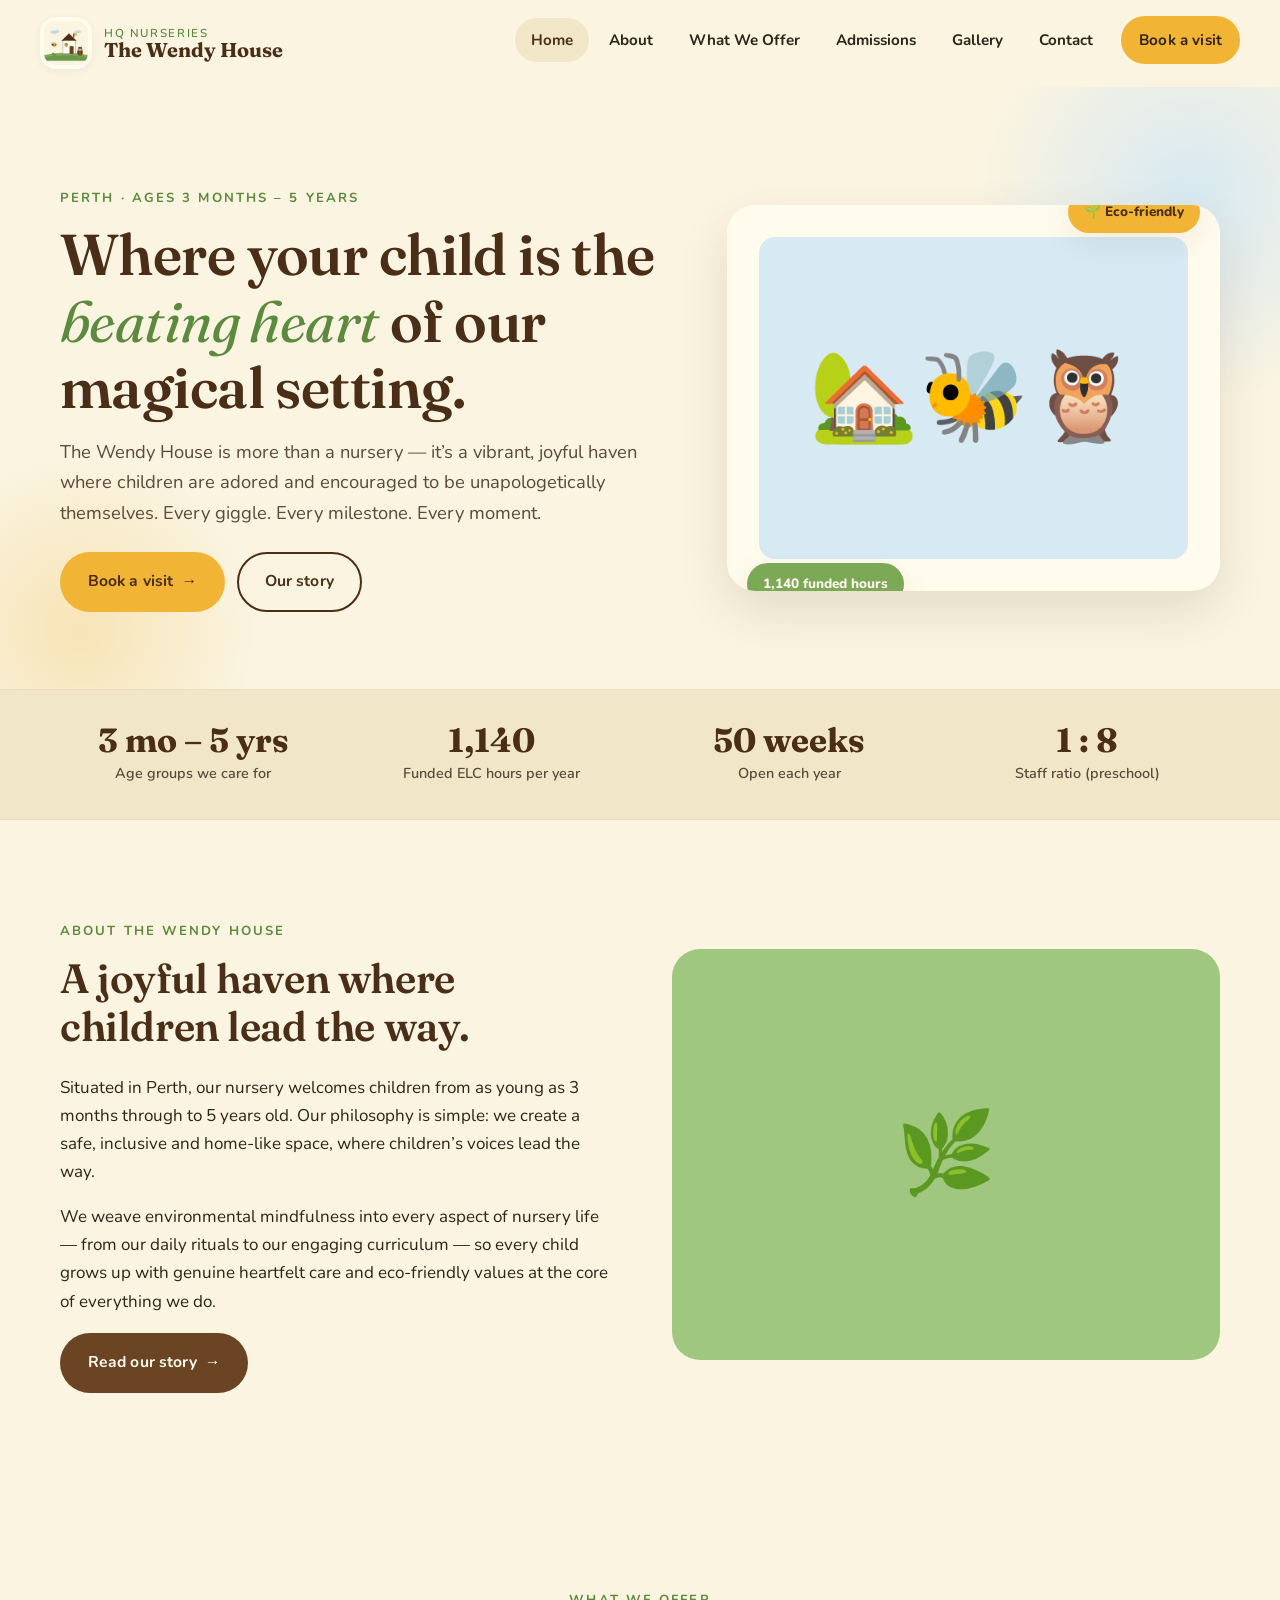
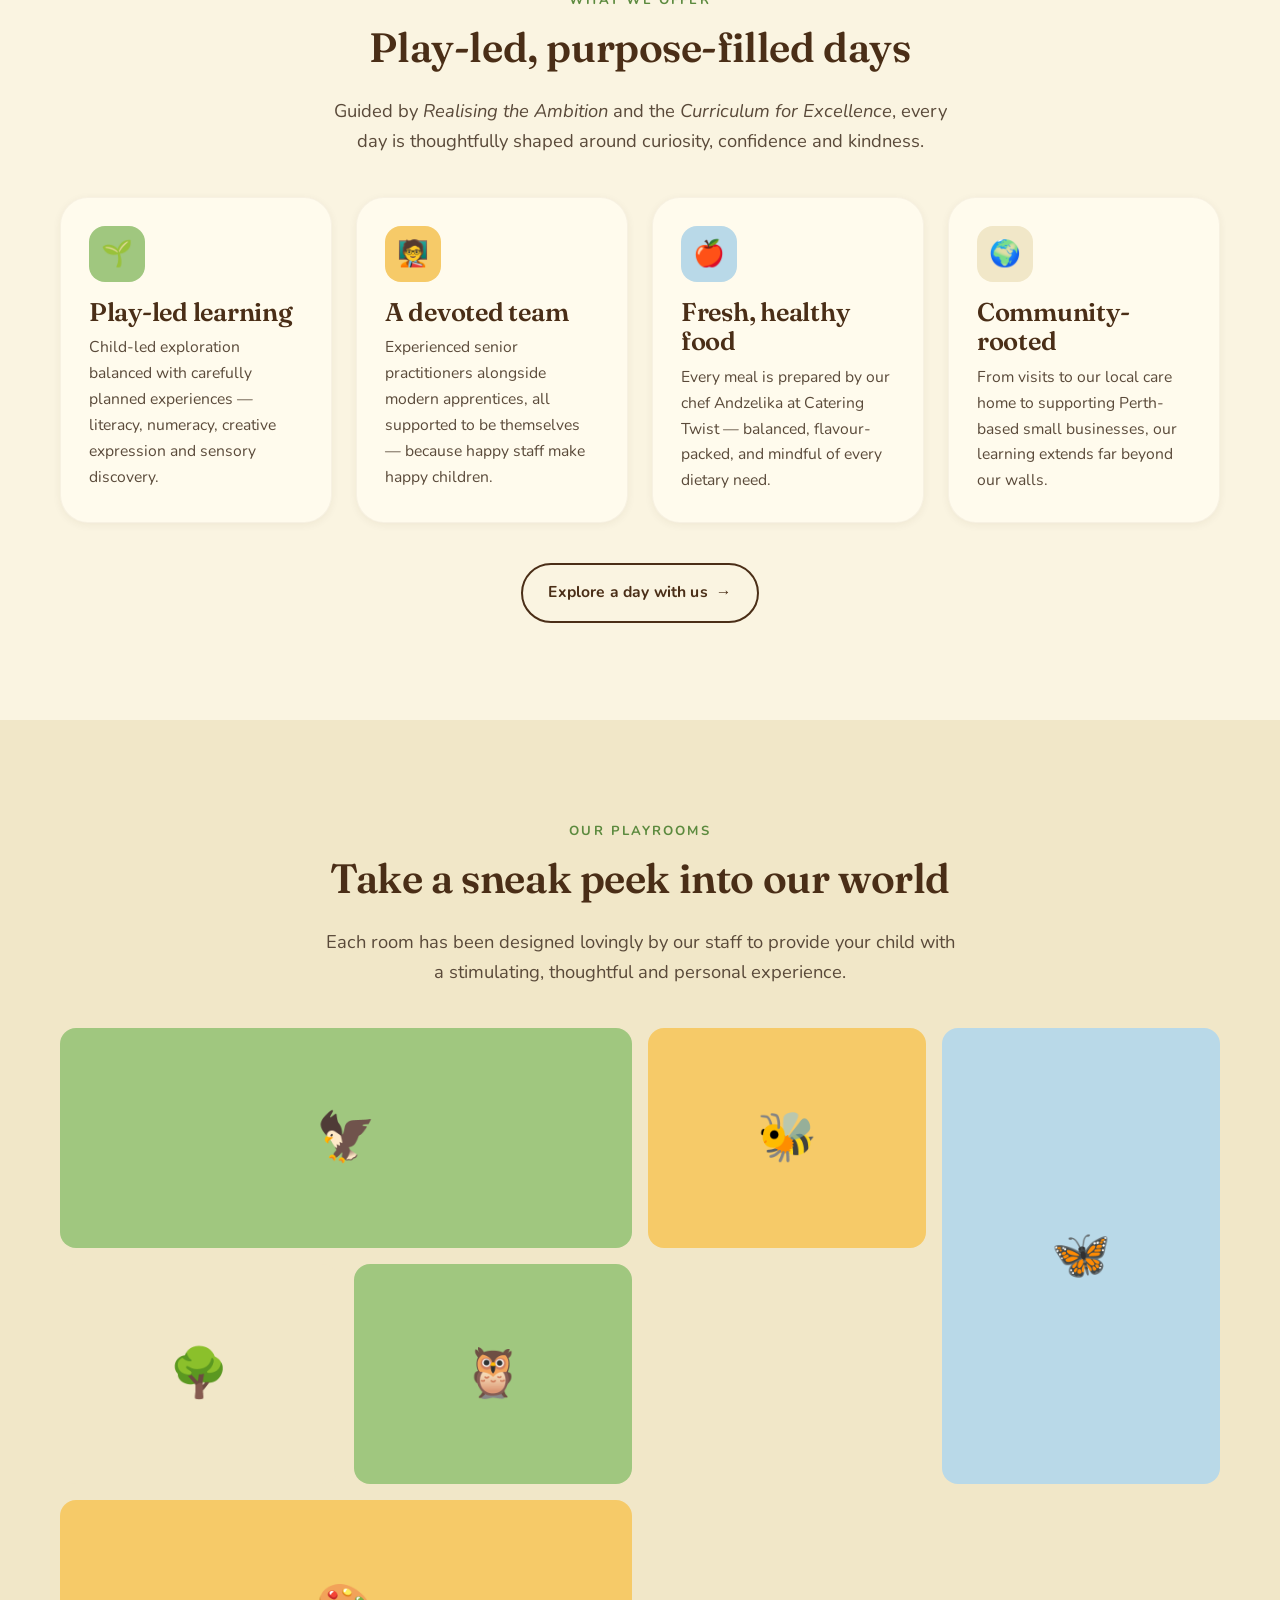
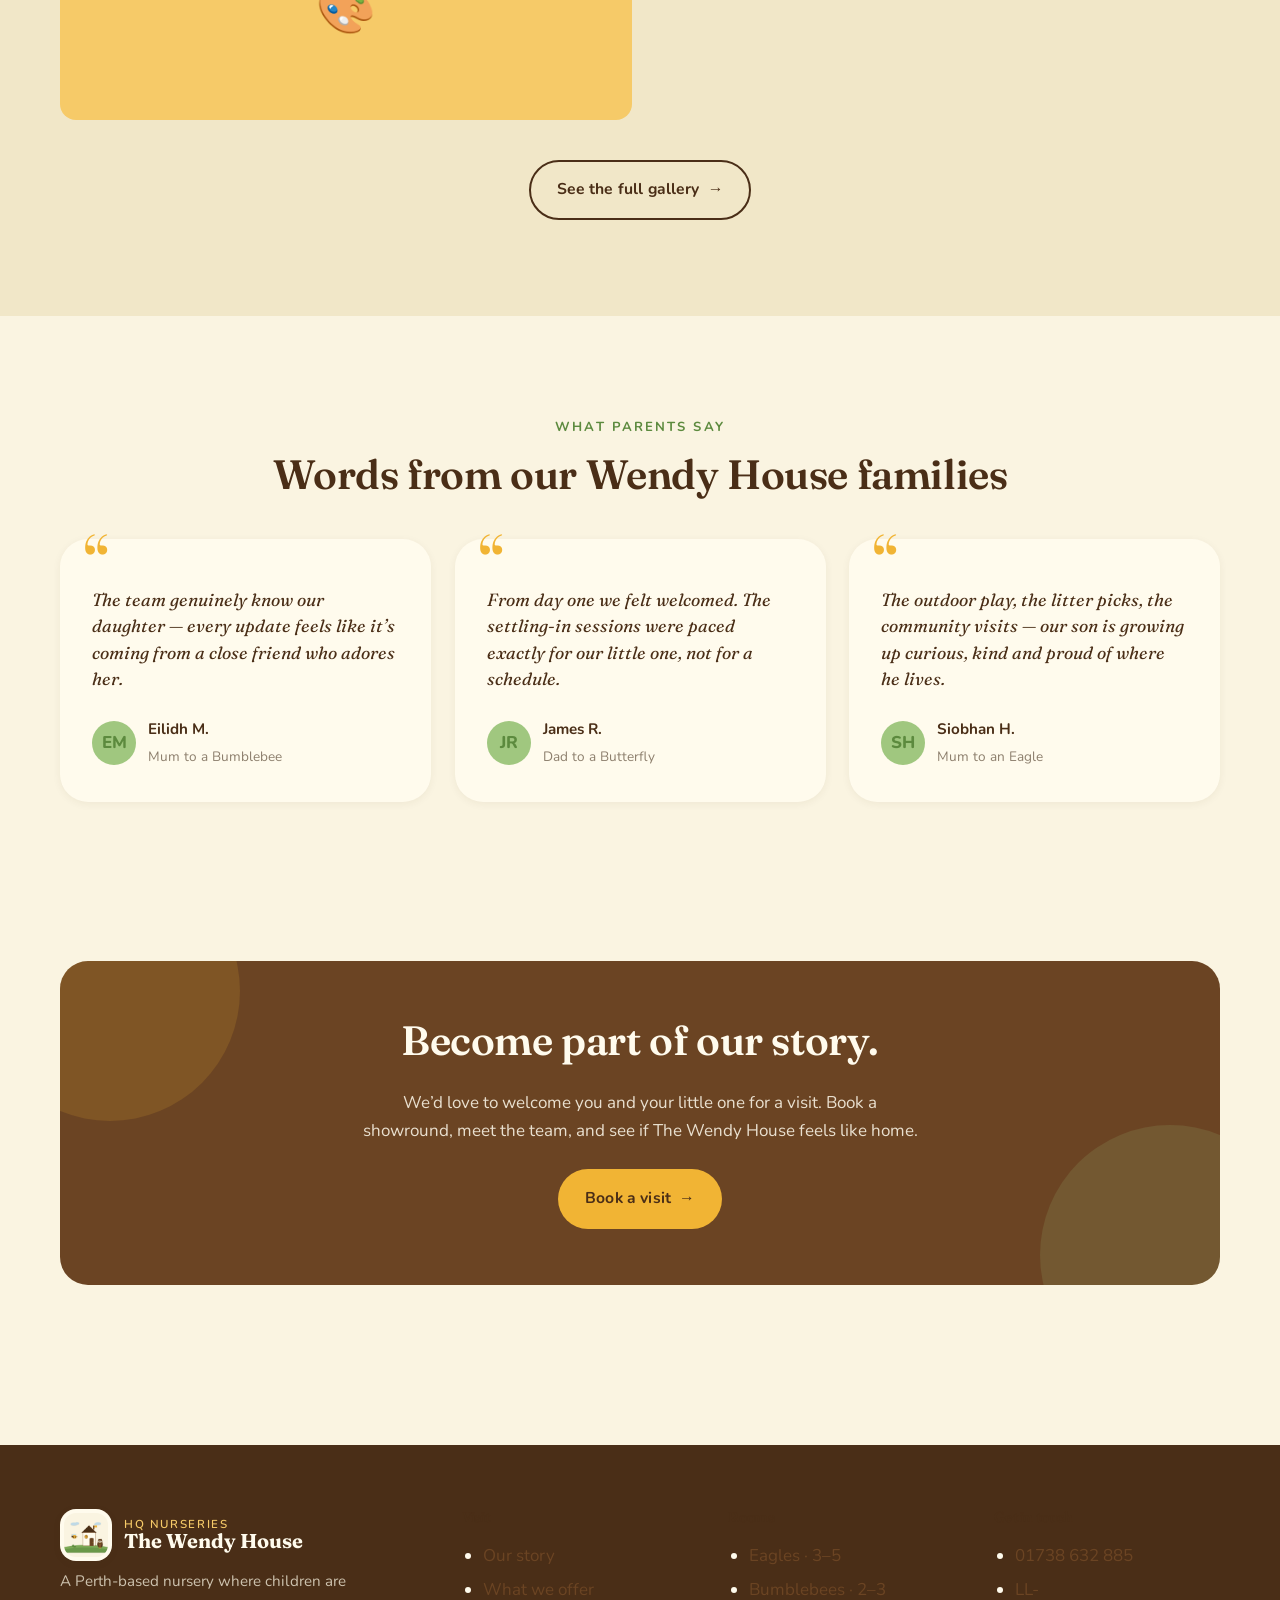
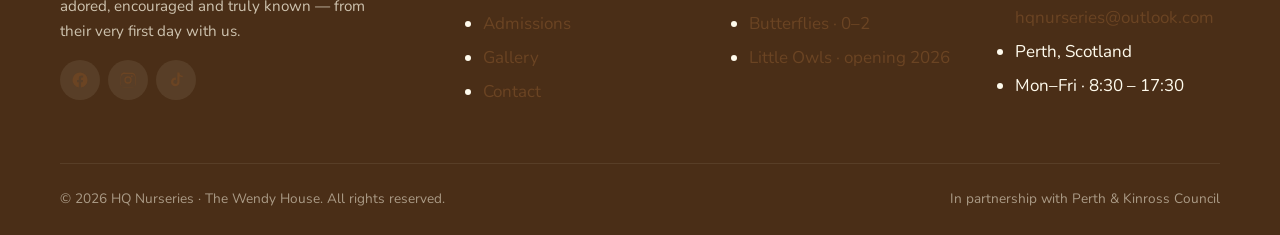
==== commit a4204c61: "Add polished brand logo: SVG + PNG exports; swap site to use new mark" ====
--- a/index.html
+++ b/index.html
@@ -6,7 +6,7 @@
   <title>The Wendy House · HQ Nurseries · Perth Nursery for ages 3 months to 5 years</title>
   <meta name="description" content="The Wendy House, Perth — a warm, play-led nursery for children aged 3 months to 5 years. Funded childcare available. Where your child is the beating heart of our magical setting." />
   <meta name="theme-color" content="#FAF4E1" />
-  <link rel="icon" href="assets/logo-original.png" type="image/png" />
+  <link rel="icon" href="assets/logo-square.png" type="image/png" />
   <link rel="preconnect" href="https://fonts.googleapis.com" />
   <link rel="preconnect" href="https://fonts.gstatic.com" crossorigin />
   <link href="https://fonts.googleapis.com/css2?family=Fraunces:ital,opsz,wght@0,9..144,400;0,9..144,500;0,9..144,600;1,9..144,400&family=Nunito:wght@400;600;700;800&display=swap" rel="stylesheet" />
@@ -18,7 +18,7 @@
   <header class="site-header">
     <div class="container nav">
       <a class="brand" href="index.html" aria-label="The Wendy House, HQ Nurseries">
-        <img class="brand__mark" src="assets/logo-original.png" alt="" />
+        <img class="brand__mark" src="assets/logo-square.png" alt="" />
         <span class="brand__text">
           <small>HQ Nurseries</small>
           <strong>The Wendy House</strong>
@@ -219,7 +219,7 @@
       <div class="footer__grid">
         <div class="footer__brand">
           <a class="brand" href="index.html">
-            <img class="brand__mark" src="assets/logo-original.png" alt="" />
+            <img class="brand__mark" src="assets/logo-square.png" alt="" />
             <span class="brand__text">
               <small>HQ Nurseries</small>
               <strong>The Wendy House</strong>
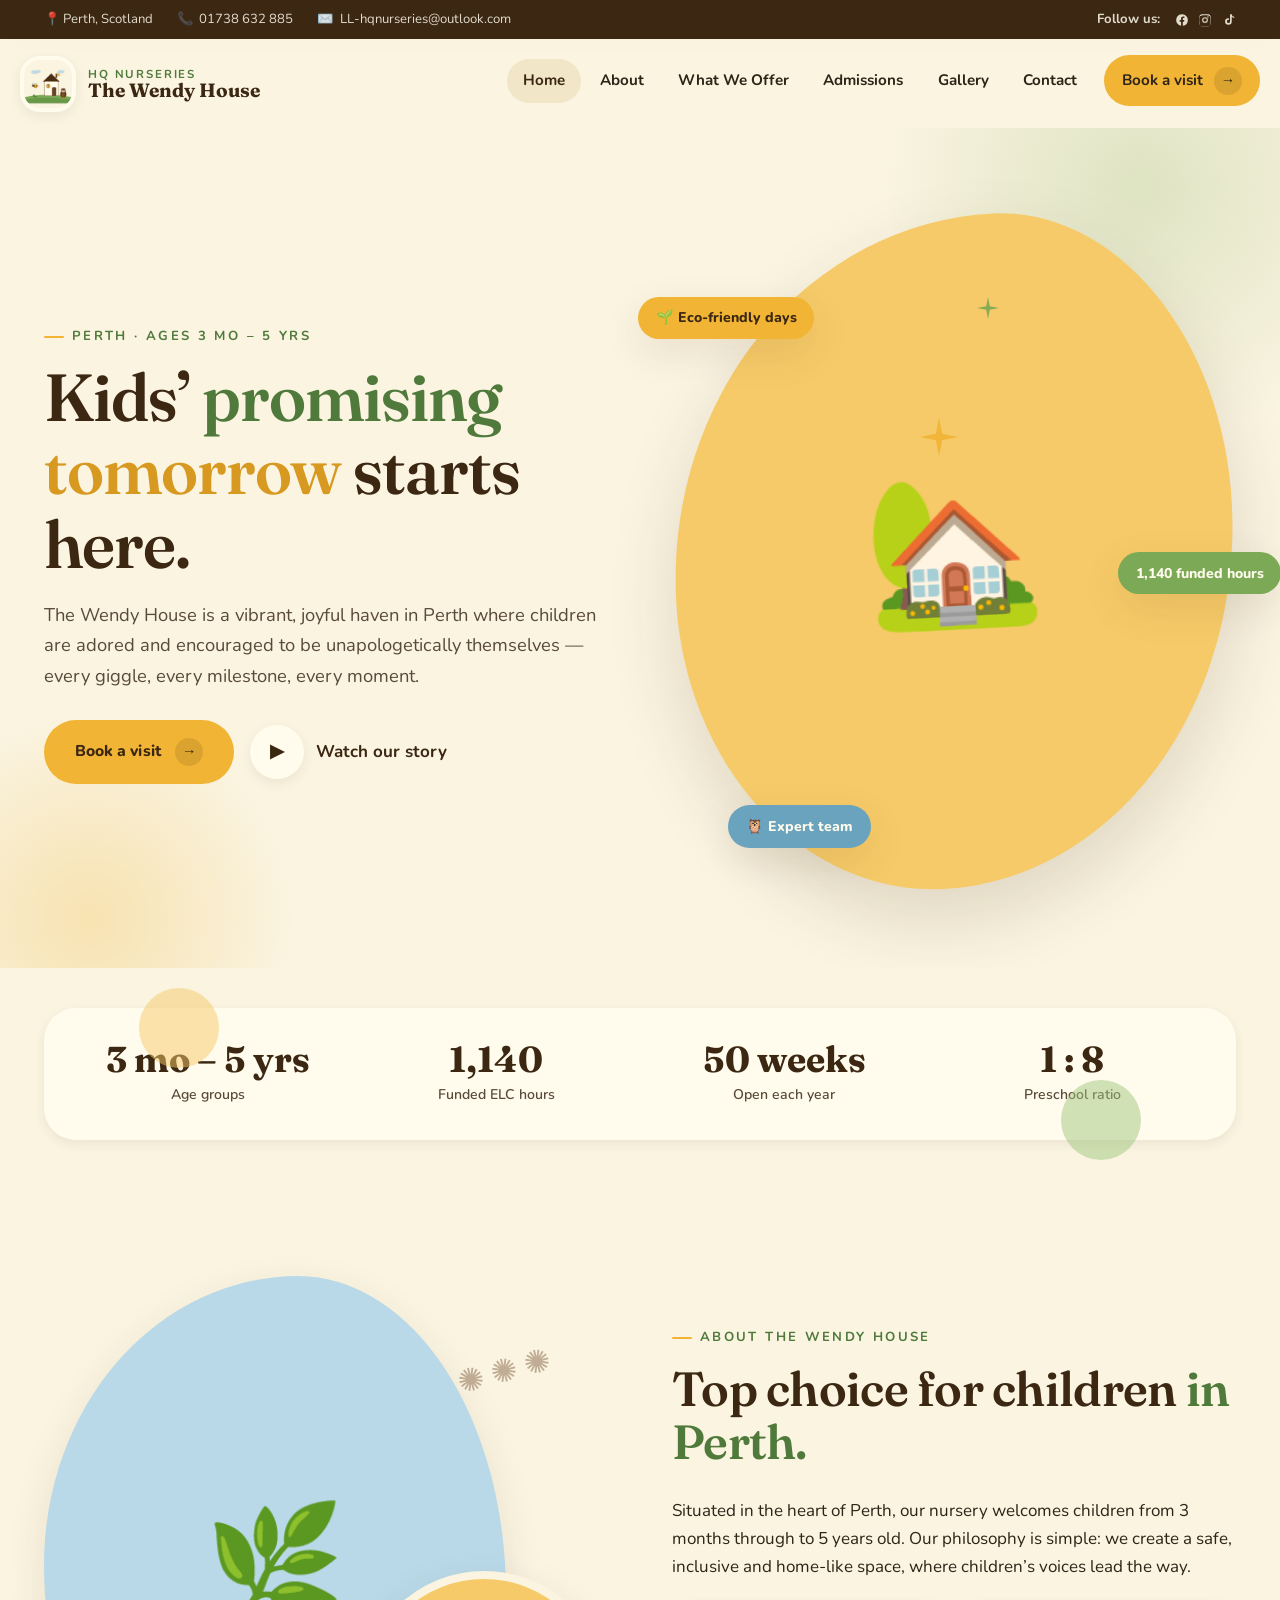
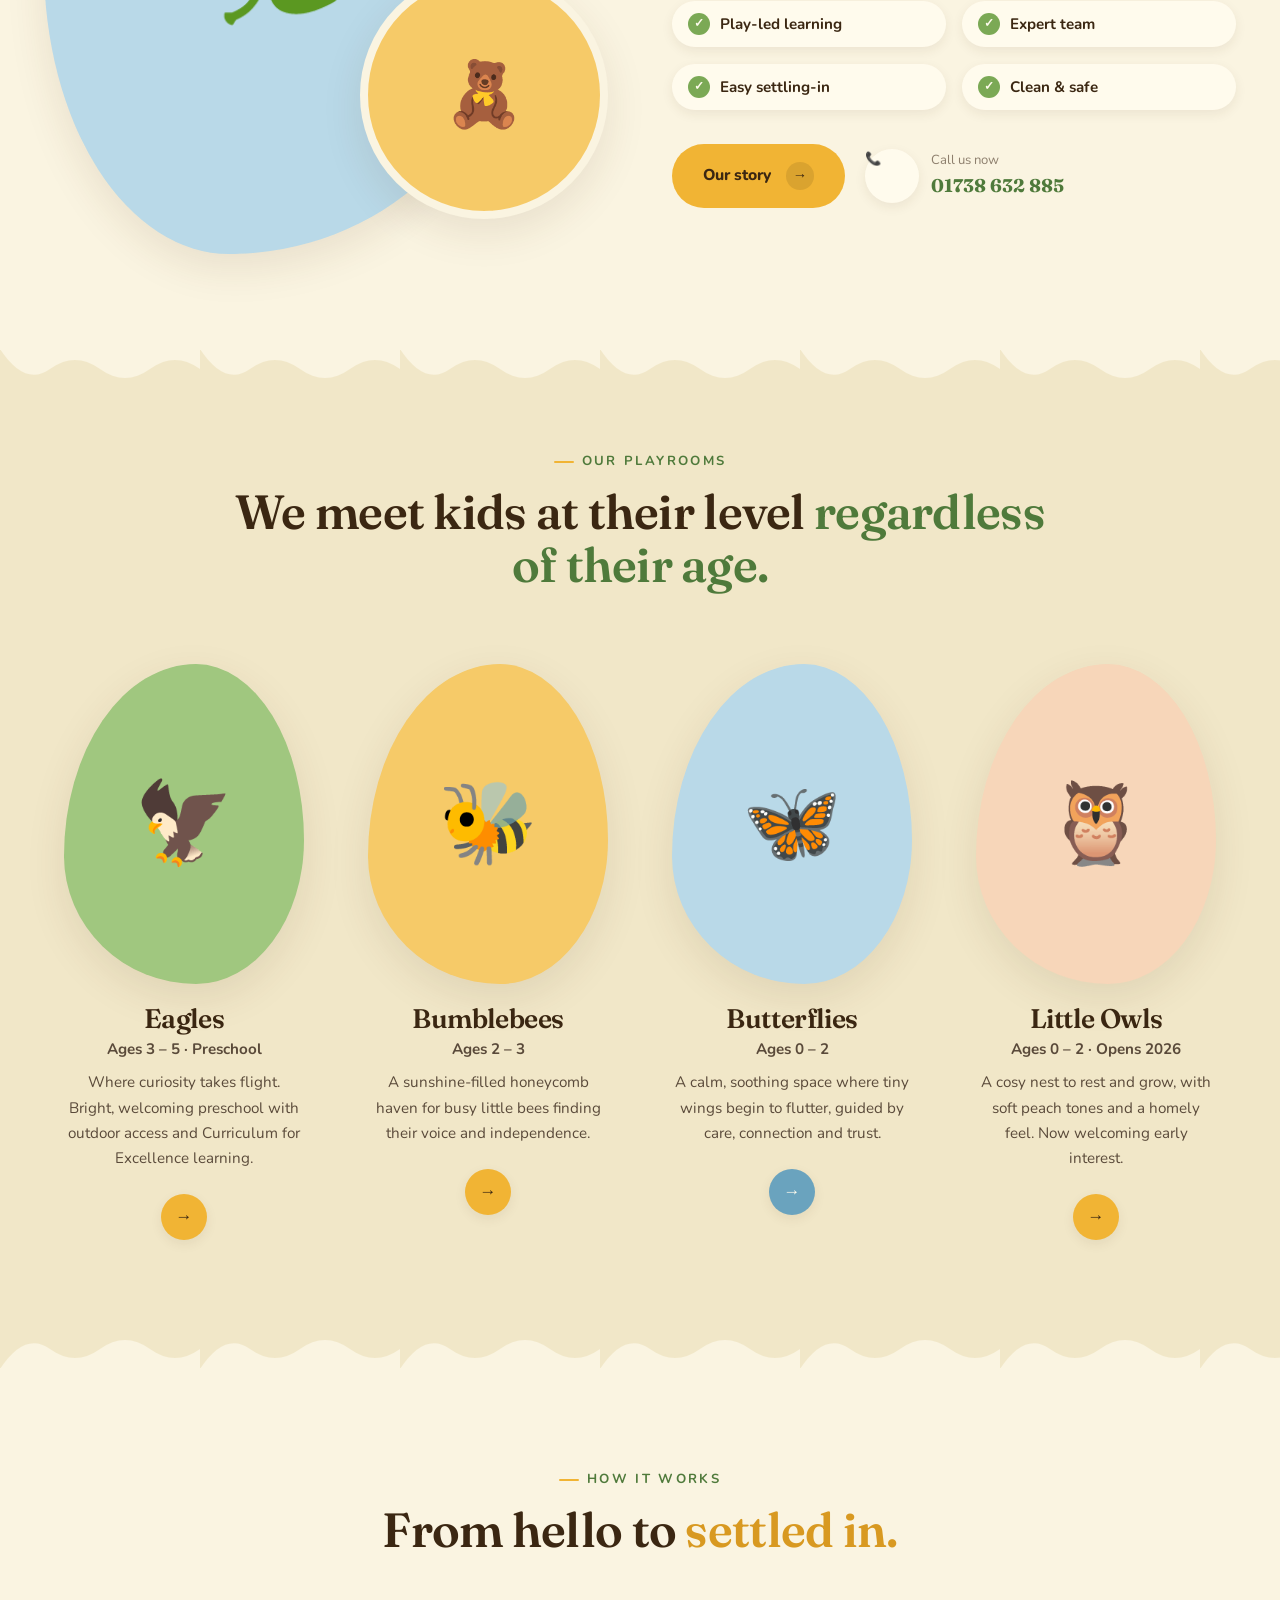
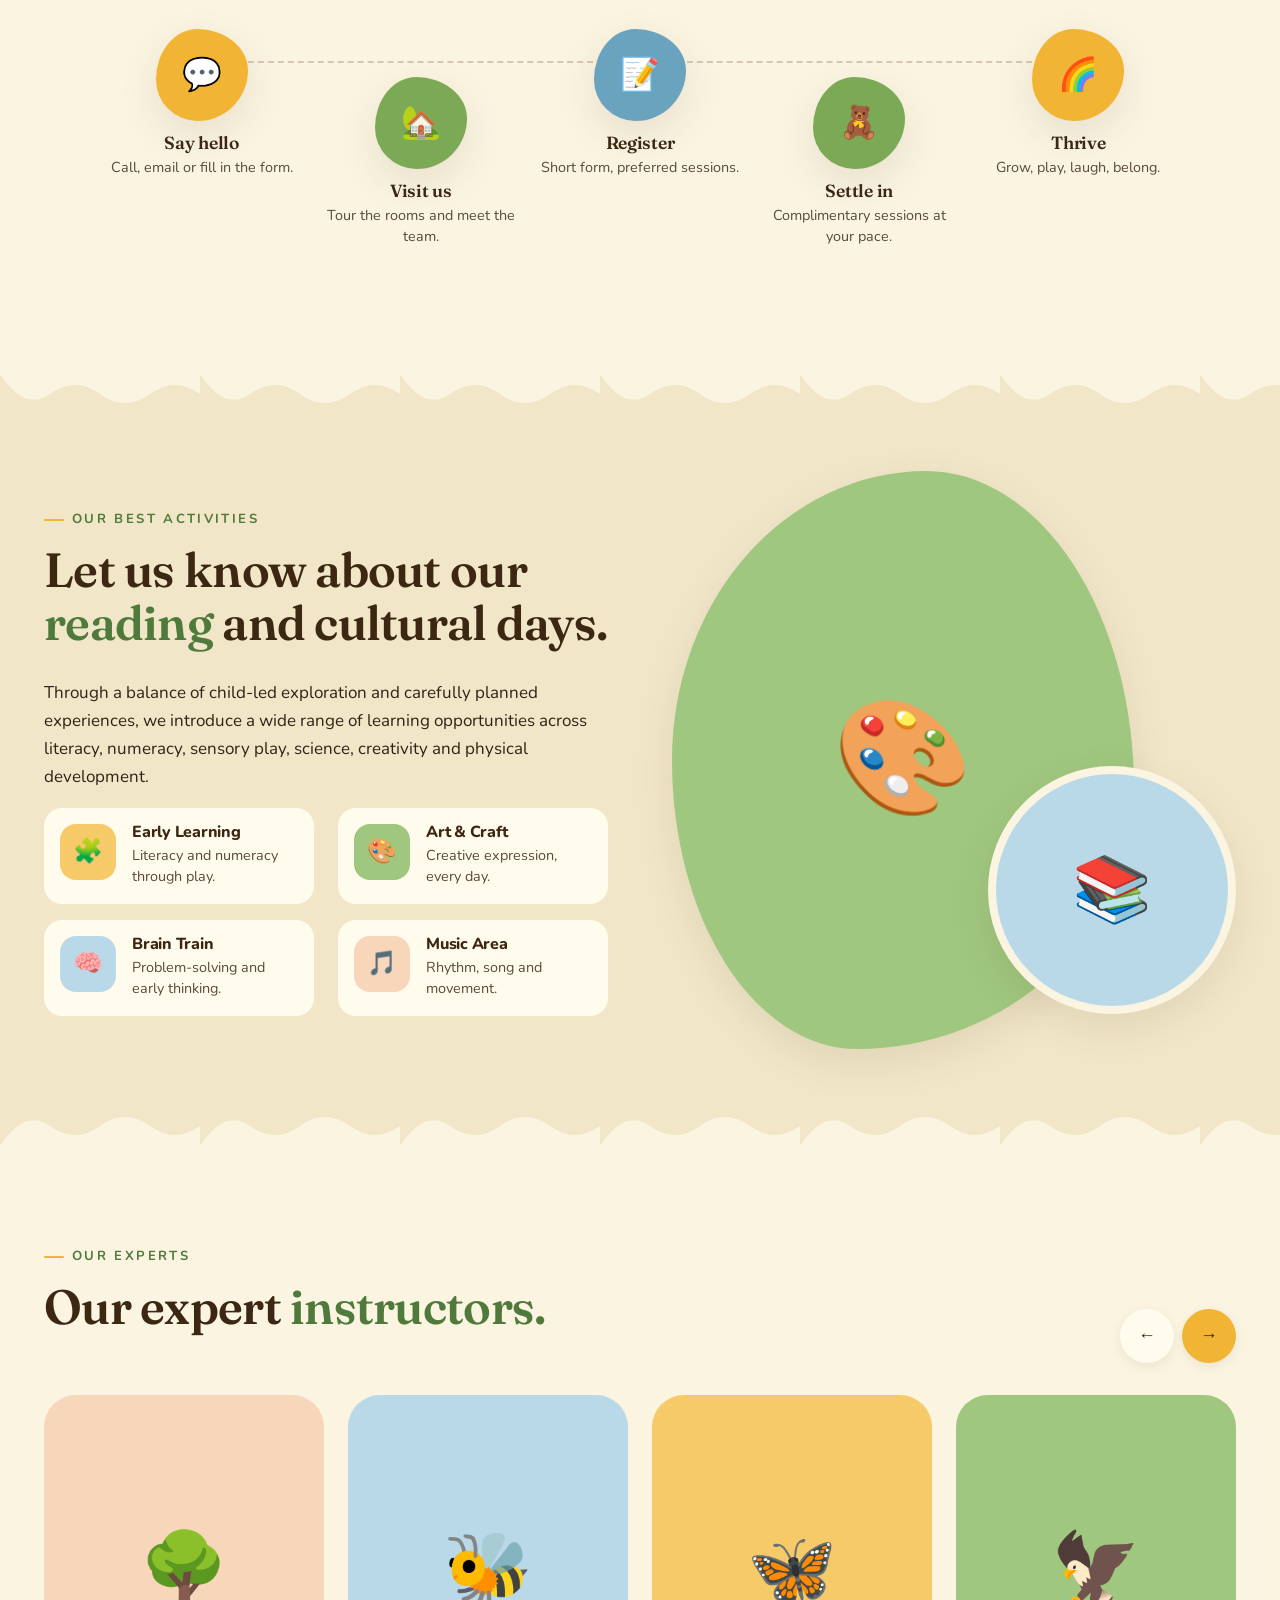
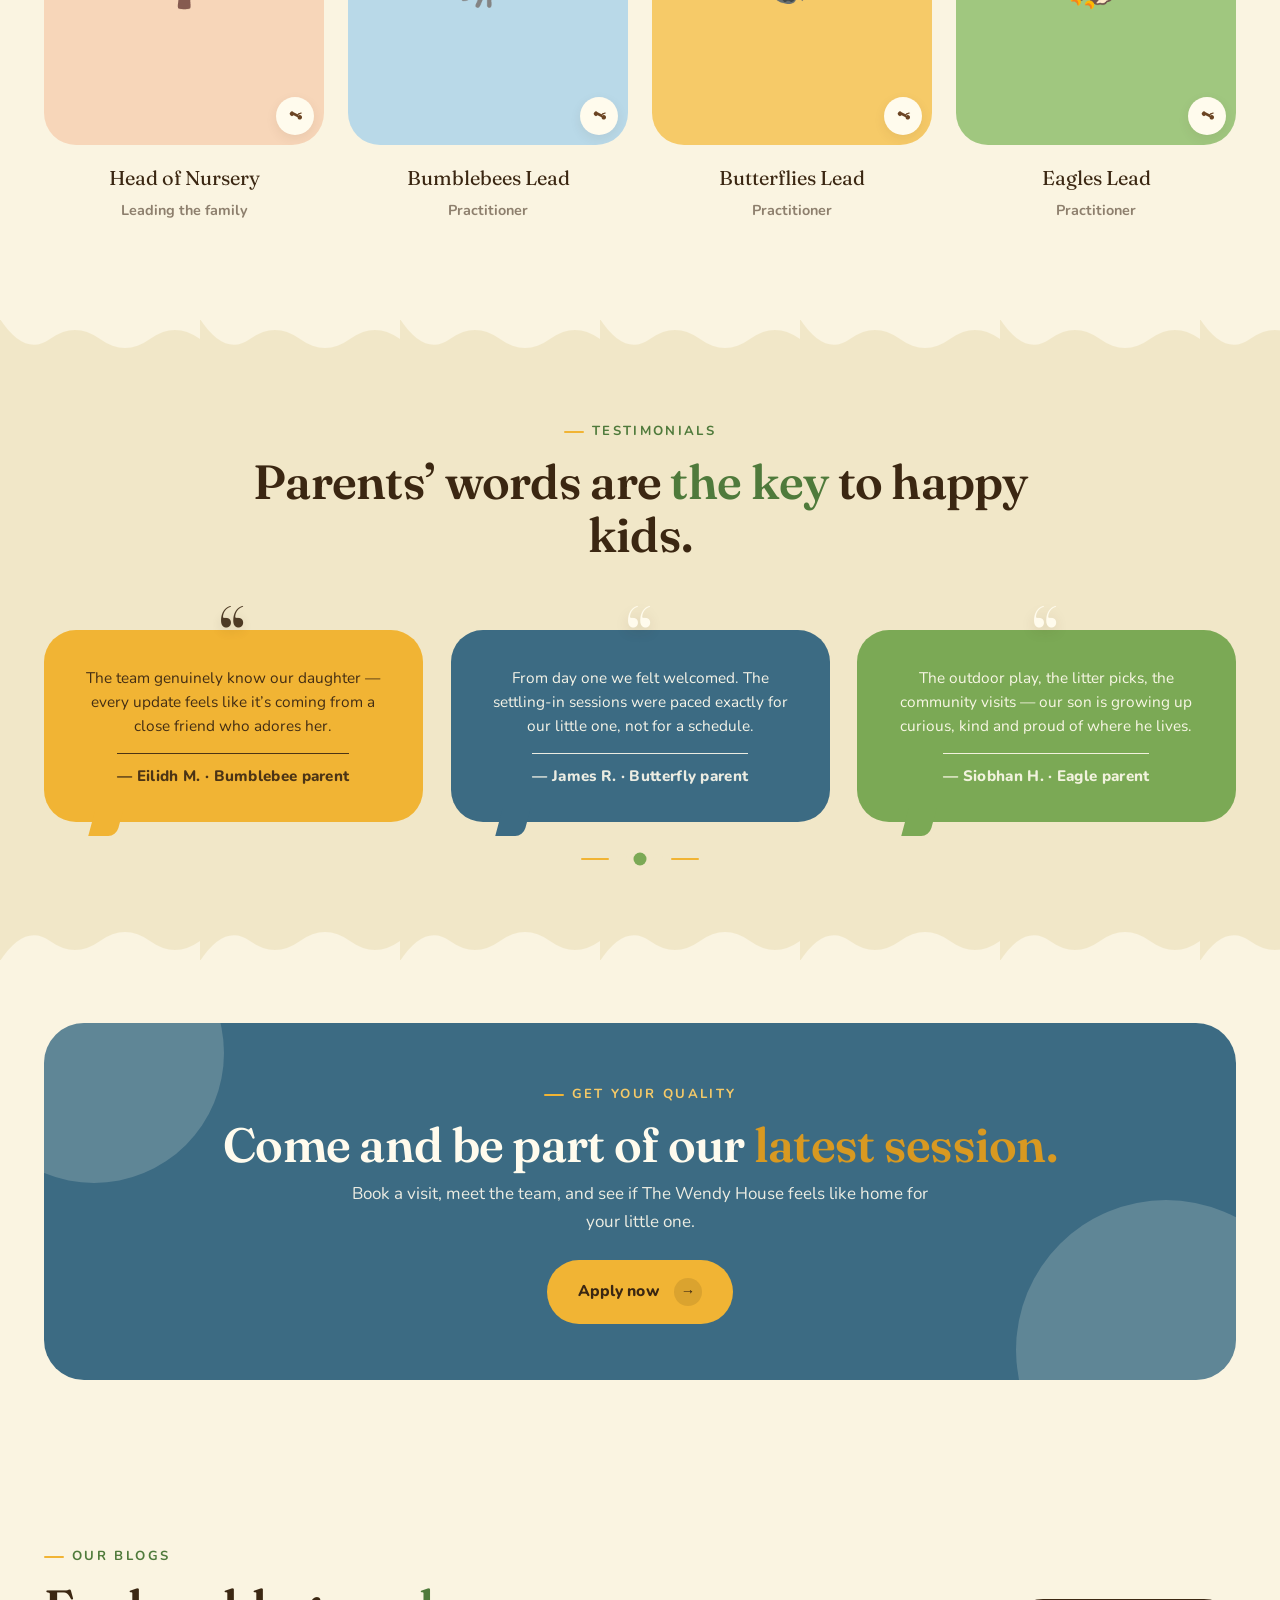
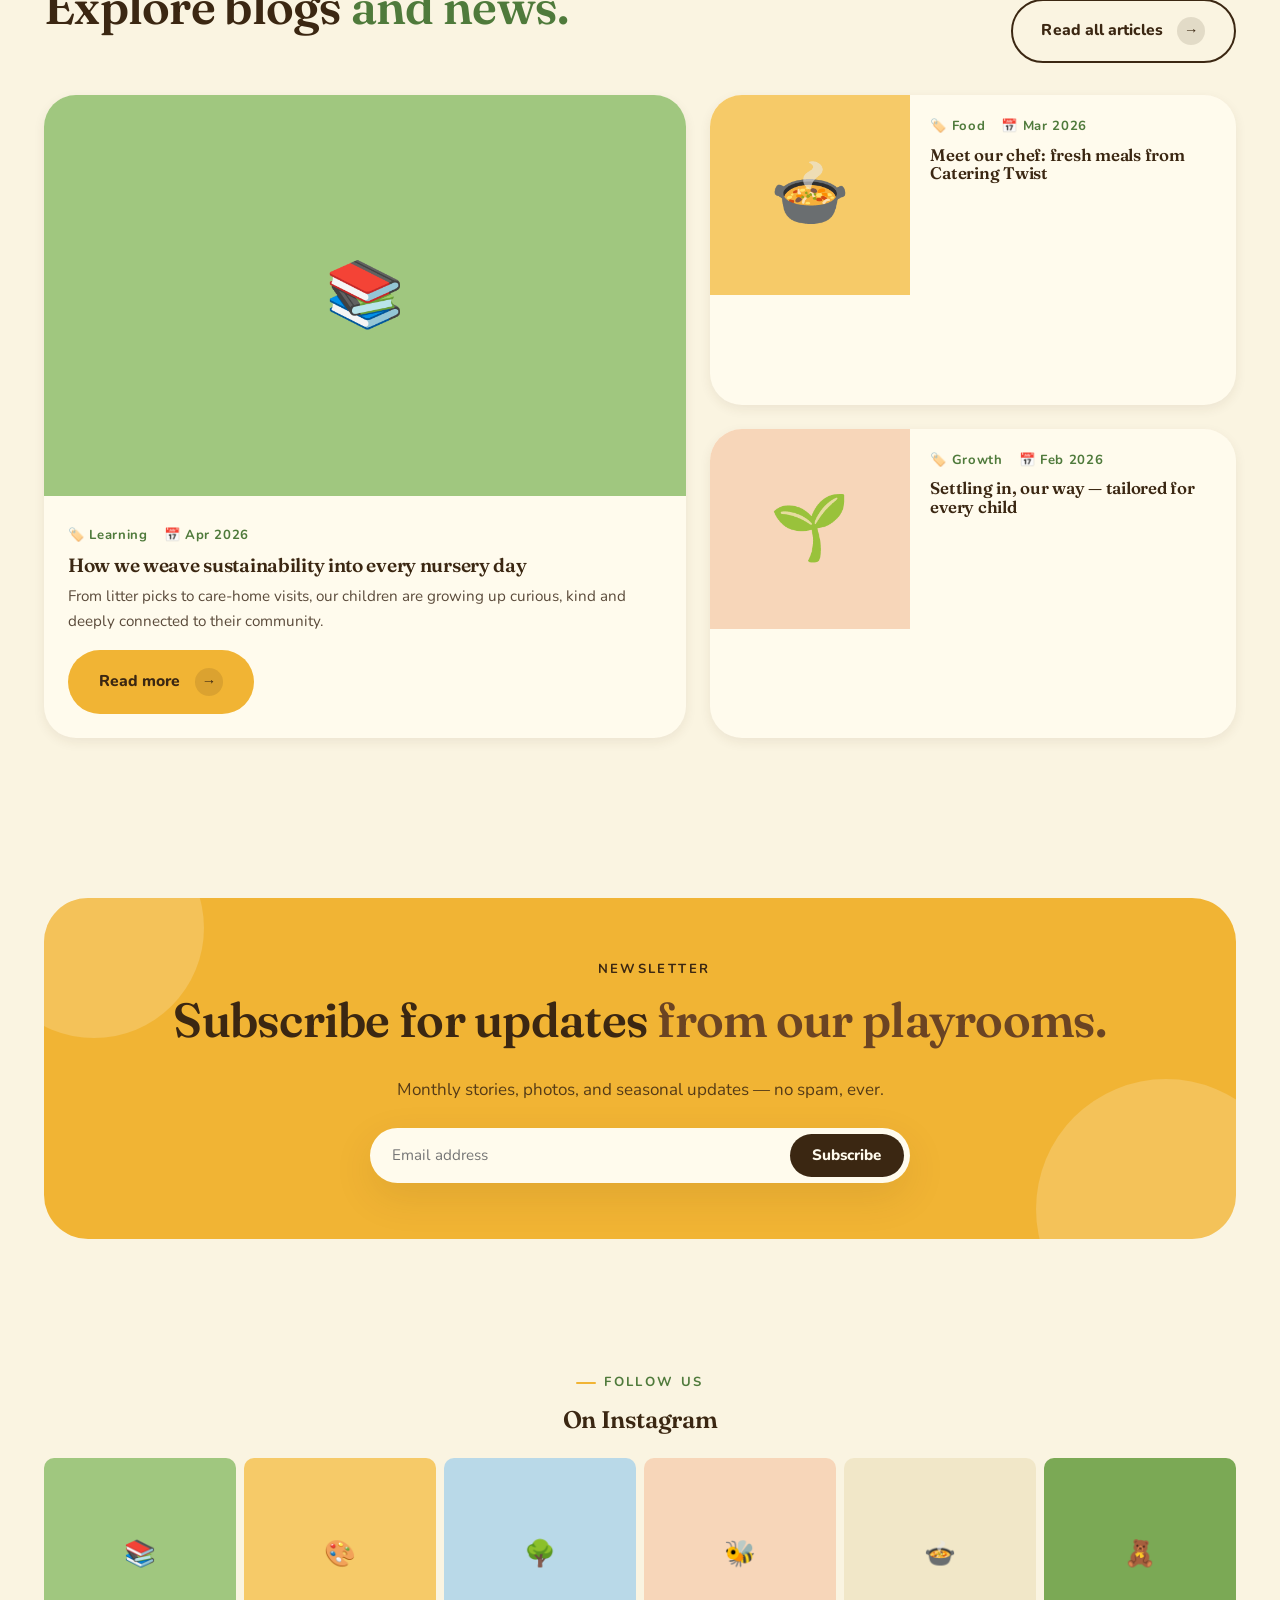
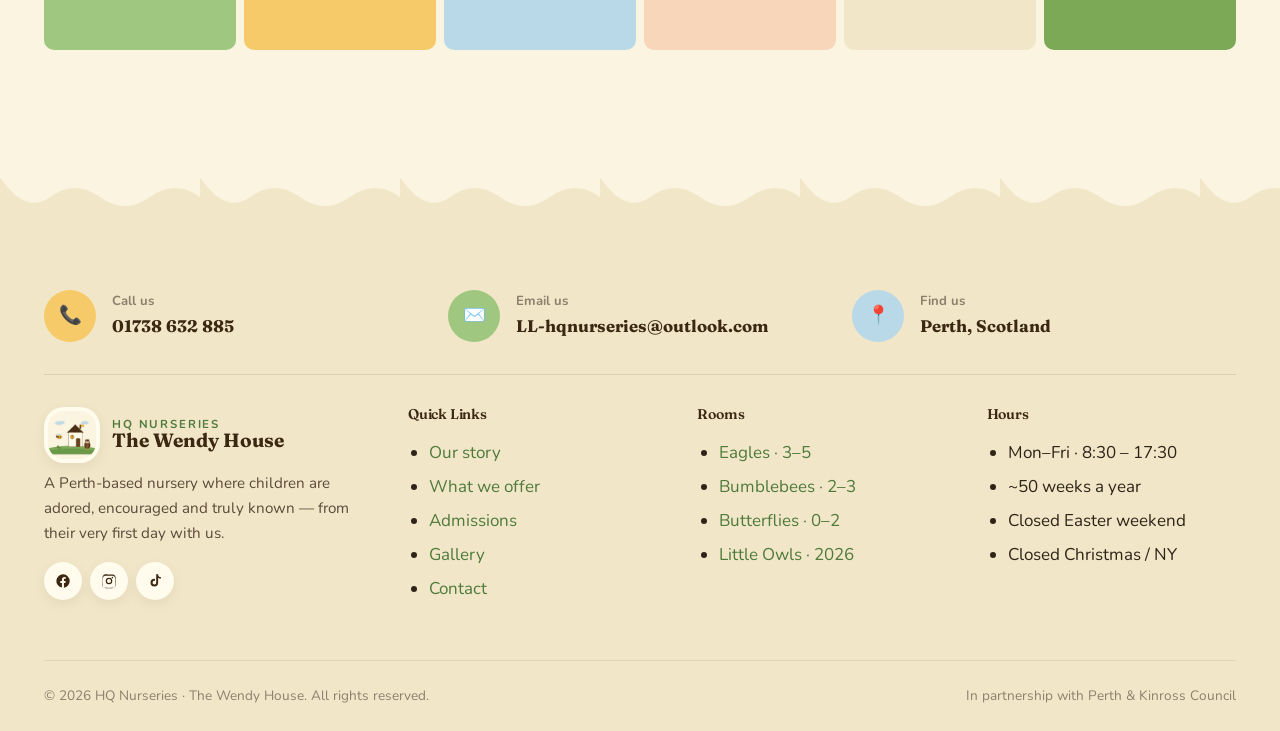
==== commit a76f0418: "Redesign: kidsa-inspired layout with topbar, blobs, speech-bubble testimonials, cloud-wave dividers," ====
--- a/index.html
+++ b/index.html
@@ -4,17 +4,35 @@
   <meta charset="UTF-8" />
   <meta name="viewport" content="width=device-width, initial-scale=1.0" />
   <title>The Wendy House · HQ Nurseries · Perth Nursery for ages 3 months to 5 years</title>
-  <meta name="description" content="The Wendy House, Perth — a warm, play-led nursery for children aged 3 months to 5 years. Funded childcare available. Where your child is the beating heart of our magical setting." />
+  <meta name="description" content="The Wendy House, Perth — a warm, play-led nursery for children aged 3 months to 5 years. Funded childcare available." />
   <meta name="theme-color" content="#FAF4E1" />
   <link rel="icon" href="assets/logo-square.png" type="image/png" />
   <link rel="preconnect" href="https://fonts.googleapis.com" />
   <link rel="preconnect" href="https://fonts.gstatic.com" crossorigin />
-  <link href="https://fonts.googleapis.com/css2?family=Fraunces:ital,opsz,wght@0,9..144,400;0,9..144,500;0,9..144,600;1,9..144,400&family=Nunito:wght@400;600;700;800&display=swap" rel="stylesheet" />
+  <link href="https://fonts.googleapis.com/css2?family=Fraunces:ital,opsz,wght@0,9..144,400;0,9..144,500;0,9..144,600;0,9..144,700;1,9..144,400;1,9..144,600&family=Nunito:wght@400;600;700;800&display=swap" rel="stylesheet" />
   <link rel="stylesheet" href="css/styles.css" />
 </head>
 <body>
   <a class="visually-hidden" href="#main">Skip to content</a>
 
+  <!-- TOP BAR -->
+  <div class="topbar">
+    <div class="container topbar__grid">
+      <div class="topbar__info">
+        <span>📍 Perth, Scotland</span>
+        <span>📞 <a href="tel:01738632885">01738 632 885</a></span>
+        <span>✉️ <a href="mailto:LL-hqnurseries@outlook.com">LL-hqnurseries@outlook.com</a></span>
+      </div>
+      <div class="topbar__socials">
+        <strong>Follow us:</strong>
+        <a href="#" aria-label="Facebook"><svg viewBox="0 0 24 24"><path d="M22 12a10 10 0 1 0-11.6 9.9v-7H8v-3h2.4V9.8c0-2.4 1.4-3.7 3.6-3.7 1 0 2.1.2 2.1.2v2.3h-1.2c-1.2 0-1.5.7-1.5 1.5V12h2.6l-.4 3h-2.2v7A10 10 0 0 0 22 12Z"/></svg></a>
+        <a href="#" aria-label="Instagram"><svg viewBox="0 0 24 24"><path d="M12 2.2c3.2 0 3.6 0 4.8.1 1.2.1 1.9.2 2.3.4.6.2 1 .5 1.5 1s.7.9 1 1.5c.2.4.3 1.1.4 2.3.1 1.2.1 1.6.1 4.8s0 3.6-.1 4.8c-.1 1.2-.2 1.9-.4 2.3-.2.6-.5 1-1 1.5s-.9.7-1.5 1c-.4.2-1.1.3-2.3.4-1.2.1-1.6.1-4.8.1s-3.6 0-4.8-.1c-1.2-.1-1.9-.2-2.3-.4-.6-.2-1-.5-1.5-1s-.7-.9-1-1.5c-.2-.4-.3-1.1-.4-2.3C2.2 15.6 2.2 15.2 2.2 12s0-3.6.1-4.8c.1-1.2.2-1.9.4-2.3.2-.6.5-1 1-1.5s.9-.7 1.5-1c.4-.2 1.1-.3 2.3-.4C8.4 2.2 8.8 2.2 12 2.2Zm0 1.8c-3.1 0-3.5 0-4.7.1-1.1.1-1.7.2-2.1.4-.5.2-.9.4-1.3.8-.4.4-.6.8-.8 1.3-.2.4-.3 1-.4 2.1-.1 1.2-.1 1.6-.1 4.7s0 3.5.1 4.7c.1 1.1.2 1.7.4 2.1.2.5.4.9.8 1.3.4.4.8.6 1.3.8.4.2 1 .3 2.1.4 1.2.1 1.6.1 4.7.1s3.5 0 4.7-.1c1.1-.1 1.7-.2 2.1-.4.5-.2.9-.4 1.3-.8.4-.4.6-.8.8-1.3.2-.4.3-1 .4-2.1.1-1.2.1-1.6.1-4.7s0-3.5-.1-4.7c-.1-1.1-.2-1.7-.4-2.1-.2-.5-.4-.9-.8-1.3-.4-.4-.8-.6-1.3-.8-.4-.2-1-.3-2.1-.4-1.2-.1-1.6-.1-4.7-.1Zm0 3.1a4.9 4.9 0 1 1 0 9.8 4.9 4.9 0 0 1 0-9.8Zm0 8a3.1 3.1 0 1 0 0-6.2 3.1 3.1 0 0 0 0 6.2Zm6.3-8.2a1.2 1.2 0 1 1-2.4 0 1.2 1.2 0 0 1 2.4 0Z"/></svg></a>
+        <a href="#" aria-label="TikTok"><svg viewBox="0 0 24 24"><path d="M21 8.4a7.3 7.3 0 0 1-4.3-1.4v7.5a5.7 5.7 0 1 1-5.7-5.7c.3 0 .6 0 .9.1v3a2.7 2.7 0 1 0 1.9 2.6V2h2.9a4.4 4.4 0 0 0 4.3 4.4v2Z"/></svg></a>
+      </div>
+    </div>
+  </div>
+
+  <!-- HEADER -->
   <header class="site-header">
     <div class="container nav">
       <a class="brand" href="index.html" aria-label="The Wendy House, HQ Nurseries">
@@ -24,9 +42,7 @@
           <strong>The Wendy House</strong>
         </span>
       </a>
-      <button class="nav__toggle" aria-label="Toggle navigation" aria-expanded="false" aria-controls="primary-nav">
-        <span></span>
-      </button>
+      <button class="nav__toggle" aria-label="Toggle navigation" aria-expanded="false" aria-controls="primary-nav"><span></span></button>
       <ul class="nav__links" id="primary-nav">
         <li><a href="index.html">Home</a></li>
         <li><a href="about.html">About</a></li>
@@ -34,7 +50,7 @@
         <li><a href="admissions.html">Admissions</a></li>
         <li><a href="gallery.html">Gallery</a></li>
         <li><a href="contact.html">Contact</a></li>
-        <li><a class="btn btn--primary nav__cta" href="admissions.html#enquire">Book a visit</a></li>
+        <li><a class="btn btn--primary nav__cta" href="admissions.html#enquire">Book a visit <span class="btn__arrow">→</span></a></li>
       </ul>
     </div>
   </header>
@@ -45,185 +61,403 @@
     <section class="hero">
       <div class="container hero__grid">
         <div class="hero__copy">
-          <span class="eyebrow">Perth · Ages 3 months – 5 years</span>
-          <h1>Where your child is the <em>beating heart</em> of our magical setting.</h1>
-          <p class="lead">The Wendy House is more than a nursery — it’s a vibrant, joyful haven where children are adored and encouraged to be unapologetically themselves. Every giggle. Every milestone. Every moment.</p>
+          <span class="eyebrow">Perth · Ages 3 mo – 5 yrs</span>
+          <h1>Kids’ <span class="hl-green">promising</span><br/><span class="hl-yellow">tomorrow</span> starts here.</h1>
+          <p class="lead">The Wendy House is a vibrant, joyful haven in Perth where children are adored and encouraged to be unapologetically themselves — every giggle, every milestone, every moment.</p>
           <div class="hero__actions">
-            <a class="btn btn--primary btn--arrow" href="admissions.html#enquire">Book a visit</a>
-            <a class="btn btn--ghost" href="about.html">Our story</a>
+            <a class="btn btn--primary" href="admissions.html#enquire">Book a visit <span class="btn__arrow">→</span></a>
+            <a class="hero__play" href="#">
+              <span class="icon-btn icon-btn--light">▶</span>
+              <span>Watch our story</span>
+            </a>
           </div>
         </div>
         <div class="hero__visual">
-          <div class="hero__card">
-            <div class="hero__illus" aria-hidden="true">
-              <span style="font-size:5.5rem;">🏡🐝🦉</span>
-            </div>
-            <span class="hero__badge hero__badge--a">🌱 Eco-friendly</span>
-            <span class="hero__badge hero__badge--b">1,140 funded hours</span>
-          </div>
-        </div>
-      </div>
-    </section>
-
-    <!-- TRUST BAR -->
+          <!-- decorative sparkles -->
+          <span class="deco deco--sparkle-a" aria-hidden="true">
+            <svg viewBox="0 0 24 24" fill="#F1B434"><path d="M12 0 L14 10 L24 12 L14 14 L12 24 L10 14 L0 12 L10 10 Z"/></svg>
+          </span>
+          <span class="deco deco--sparkle-b" aria-hidden="true">
+            <svg viewBox="0 0 24 24" fill="#7BA955"><path d="M12 0 L14 10 L24 12 L14 14 L12 24 L10 14 L0 12 L10 10 Z"/></svg>
+          </span>
+          <div class="blob blob--yellow" aria-hidden="true">
+            <span style="font-size: 9rem;">🏡</span>
+          </div>
+          <span class="chip chip--yellow chip--a">🌱 Eco-friendly days</span>
+          <span class="chip chip--green chip--b">1,140 funded hours</span>
+          <span class="chip chip--blue chip--c">🦉 Expert team</span>
+        </div>
+      </div>
+    </section>
+
+    <!-- TRUST -->
     <section class="trust">
-      <div class="container trust__grid">
-        <div class="trust__item">
-          <strong>3 mo – 5 yrs</strong>
-          <span>Age groups we care for</span>
-        </div>
-        <div class="trust__item">
-          <strong>1,140</strong>
-          <span>Funded ELC hours per year</span>
-        </div>
-        <div class="trust__item">
-          <strong>50 weeks</strong>
-          <span>Open each year</span>
-        </div>
-        <div class="trust__item">
-          <strong>1 : 8</strong>
-          <span>Staff ratio (preschool)</span>
-        </div>
-      </div>
-    </section>
-
-    <!-- INTRO -->
-    <section class="section section--cream">
+      <div class="container">
+        <div class="trust__inner">
+          <div class="trust__item">
+            <strong>3 mo – 5 yrs</strong>
+            <span>Age groups</span>
+          </div>
+          <div class="trust__item">
+            <strong>1,140</strong>
+            <span>Funded ELC hours</span>
+          </div>
+          <div class="trust__item">
+            <strong>50 weeks</strong>
+            <span>Open each year</span>
+          </div>
+          <div class="trust__item">
+            <strong>1 : 8</strong>
+            <span>Preschool ratio</span>
+          </div>
+        </div>
+      </div>
+    </section>
+
+    <!-- ABOUT -->
+    <section class="section">
       <div class="container two-col">
+        <div class="image-cluster">
+          <div class="image-cluster__main" aria-hidden="true">🌿</div>
+          <div class="image-cluster__inset" aria-hidden="true">🧸</div>
+          <span class="image-cluster__deco" aria-hidden="true">✺ ✺ ✺</span>
+        </div>
         <div>
           <span class="eyebrow">About The Wendy House</span>
-          <h2>A joyful haven where children lead the way.</h2>
-          <p>Situated in Perth, our nursery welcomes children from as young as 3 months through to 5 years old. Our philosophy is simple: we create a safe, inclusive and home-like space, where children’s voices lead the way.</p>
-          <p>We weave environmental mindfulness into every aspect of nursery life — from our daily rituals to our engaging curriculum — so every child grows up with genuine heartfelt care and eco-friendly values at the core of everything we do.</p>
-          <a class="btn btn--secondary btn--arrow" href="about.html">Read our story</a>
-        </div>
-        <div class="two-col__image two-col__image--green" aria-hidden="true">🌿</div>
-      </div>
-    </section>
-
-    <!-- WHAT WE OFFER -->
-    <section class="section">
-      <div class="container">
-        <div class="section-head">
-          <span class="eyebrow">What We Offer</span>
-          <h2>Play-led, purpose-filled days</h2>
-          <p class="lead" style="margin:0 auto;">Guided by <em>Realising the Ambition</em> and the <em>Curriculum for Excellence</em>, every day is thoughtfully shaped around curiosity, confidence and kindness.</p>
-        </div>
-        <div class="cards">
-          <article class="card">
-            <div class="card__icon card__icon--green">🌱</div>
-            <h3>Play-led learning</h3>
-            <p>Child-led exploration balanced with carefully planned experiences — literacy, numeracy, creative expression and sensory discovery.</p>
-          </article>
-          <article class="card">
-            <div class="card__icon card__icon--yellow">🧑‍🏫</div>
-            <h3>A devoted team</h3>
-            <p>Experienced senior practitioners alongside modern apprentices, all supported to be themselves — because happy staff make happy children.</p>
-          </article>
-          <article class="card">
-            <div class="card__icon card__icon--blue">🍎</div>
-            <h3>Fresh, healthy food</h3>
-            <p>Every meal is prepared by our chef Andzelika at Catering Twist — balanced, flavour-packed, and mindful of every dietary need.</p>
-          </article>
-          <article class="card">
-            <div class="card__icon card__icon--brown">🌍</div>
-            <h3>Community-rooted</h3>
-            <p>From visits to our local care home to supporting Perth-based small businesses, our learning extends far beyond our walls.</p>
-          </article>
-        </div>
-        <div style="text-align:center; margin-top: 2.5rem;">
-          <a class="btn btn--ghost btn--arrow" href="what-we-offer.html">Explore a day with us</a>
-        </div>
-      </div>
-    </section>
-
-    <!-- GALLERY PREVIEW -->
-    <section class="section section--cream-deep">
+          <h2>Top choice for children <span class="hl-green">in Perth.</span></h2>
+          <p>Situated in the heart of Perth, our nursery welcomes children from 3 months through to 5 years old. Our philosophy is simple: we create a safe, inclusive and home-like space, where children’s voices lead the way.</p>
+          <ul class="checks">
+            <li>Play-led learning</li>
+            <li>Expert team</li>
+            <li>Easy settling-in</li>
+            <li>Clean &amp; safe</li>
+          </ul>
+          <div class="call-cluster">
+            <a class="btn btn--primary" href="about.html">Our story <span class="btn__arrow">→</span></a>
+            <div class="call-cluster__phone">
+              <span class="icon-btn">📞</span>
+              <div>
+                <span>Call us now</span>
+                <strong><a href="tel:01738632885">01738 632 885</a></strong>
+              </div>
+            </div>
+          </div>
+        </div>
+      </div>
+    </section>
+
+    <!-- PROGRAMS (with cloud wave into cream-deep) -->
+    <section class="section section--cream-deep wave-wrap">
+      <span class="wave-top wave-cream" aria-hidden="true"></span>
       <div class="container">
         <div class="section-head">
           <span class="eyebrow">Our Playrooms</span>
-          <h2>Take a sneak peek into our world</h2>
-          <p class="lead" style="margin:0 auto;">Each room has been designed lovingly by our staff to provide your child with a stimulating, thoughtful and personal experience.</p>
-        </div>
-        <div class="gallery">
-          <div class="gallery__item gallery__item--green gallery__item--wide" data-caption="Eagles · ages 3–5 · where curiosity takes flight">🦅</div>
-          <div class="gallery__item gallery__item--yellow" data-caption="Bumblebees · ages 2–3">🐝</div>
-          <div class="gallery__item gallery__item--blue gallery__item--tall" data-caption="Butterflies · ages 0–2">🦋</div>
-          <div class="gallery__item gallery__item--brown" data-caption="Outdoor adventures">🌳</div>
-          <div class="gallery__item gallery__item--green" data-caption="Little Owls · opening mid-2026">🦉</div>
-          <div class="gallery__item gallery__item--yellow gallery__item--wide" data-caption="Messy play &amp; discovery">🎨</div>
-        </div>
-        <div style="text-align:center; margin-top: 2.5rem;">
-          <a class="btn btn--ghost btn--arrow" href="gallery.html">See the full gallery</a>
-        </div>
-      </div>
-    </section>
-
-    <!-- TESTIMONIALS -->
+          <h2>We meet kids at their level <span class="hl-green">regardless of their age.</span></h2>
+        </div>
+        <div class="programs">
+          <article class="program program--green">
+            <div class="program__frame" aria-hidden="true">🦅</div>
+            <h3>Eagles</h3>
+            <p class="program__age">Ages 3 – 5 · Preschool</p>
+            <p>Where curiosity takes flight. Bright, welcoming preschool with outdoor access and Curriculum for Excellence learning.</p>
+            <a class="program__arrow" href="what-we-offer.html#eagles" aria-label="About Eagles">→</a>
+          </article>
+          <article class="program program--yellow">
+            <div class="program__frame" aria-hidden="true">🐝</div>
+            <h3>Bumblebees</h3>
+            <p class="program__age">Ages 2 – 3</p>
+            <p>A sunshine-filled honeycomb haven for busy little bees finding their voice and independence.</p>
+            <a class="program__arrow" href="what-we-offer.html#bumblebees" aria-label="About Bumblebees">→</a>
+          </article>
+          <article class="program program--blue">
+            <div class="program__frame" aria-hidden="true">🦋</div>
+            <h3>Butterflies</h3>
+            <p class="program__age">Ages 0 – 2</p>
+            <p>A calm, soothing space where tiny wings begin to flutter, guided by care, connection and trust.</p>
+            <a class="program__arrow" href="what-we-offer.html#butterflies" aria-label="About Butterflies">→</a>
+          </article>
+          <article class="program program--peach">
+            <div class="program__frame" aria-hidden="true">🦉</div>
+            <h3>Little Owls</h3>
+            <p class="program__age">Ages 0 – 2 · Opens 2026</p>
+            <p>A cosy nest to rest and grow, with soft peach tones and a homely feel. Now welcoming early interest.</p>
+            <a class="program__arrow" href="what-we-offer.html#owls" aria-label="About Little Owls">→</a>
+          </article>
+        </div>
+      </div>
+      <span class="wave-bottom wave-cream" aria-hidden="true"></span>
+    </section>
+
+    <!-- PROCESS STEPS -->
     <section class="section">
       <div class="container">
         <div class="section-head">
-          <span class="eyebrow">What Parents Say</span>
-          <h2>Words from our Wendy House families</h2>
+          <span class="eyebrow">How it works</span>
+          <h2>From hello to <span class="hl-yellow">settled in.</span></h2>
+        </div>
+        <div class="steps">
+          <div class="step">
+            <div class="step__icon">💬</div>
+            <h4>Say hello</h4>
+            <p>Call, email or fill in the form.</p>
+          </div>
+          <div class="step">
+            <div class="step__icon">🏡</div>
+            <h4>Visit us</h4>
+            <p>Tour the rooms and meet the team.</p>
+          </div>
+          <div class="step">
+            <div class="step__icon">📝</div>
+            <h4>Register</h4>
+            <p>Short form, preferred sessions.</p>
+          </div>
+          <div class="step">
+            <div class="step__icon">🧸</div>
+            <h4>Settle in</h4>
+            <p>Complimentary sessions at your pace.</p>
+          </div>
+          <div class="step">
+            <div class="step__icon">🌈</div>
+            <h4>Thrive</h4>
+            <p>Grow, play, laugh, belong.</p>
+          </div>
+        </div>
+      </div>
+    </section>
+
+    <!-- ACTIVITIES -->
+    <section class="section section--cream-deep wave-wrap">
+      <span class="wave-top wave-cream" aria-hidden="true"></span>
+      <div class="container two-col two-col--reverse">
+        <div class="image-cluster">
+          <div class="image-cluster__main" style="background: var(--green-soft);" aria-hidden="true">🎨</div>
+          <div class="image-cluster__inset" style="background: var(--blue);" aria-hidden="true">📚</div>
+        </div>
+        <div>
+          <span class="eyebrow">Our best activities</span>
+          <h2>Let us know about our <span class="hl-green">reading</span> and cultural days.</h2>
+          <p>Through a balance of child-led exploration and carefully planned experiences, we introduce a wide range of learning opportunities across literacy, numeracy, sensory play, science, creativity and physical development.</p>
+          <div class="activities">
+            <div class="activity">
+              <div class="activity__icon">🧩</div>
+              <div>
+                <h4>Early Learning</h4>
+                <p>Literacy and numeracy through play.</p>
+              </div>
+            </div>
+            <div class="activity">
+              <div class="activity__icon">🎨</div>
+              <div>
+                <h4>Art &amp; Craft</h4>
+                <p>Creative expression, every day.</p>
+              </div>
+            </div>
+            <div class="activity">
+              <div class="activity__icon">🧠</div>
+              <div>
+                <h4>Brain Train</h4>
+                <p>Problem-solving and early thinking.</p>
+              </div>
+            </div>
+            <div class="activity">
+              <div class="activity__icon">🎵</div>
+              <div>
+                <h4>Music Area</h4>
+                <p>Rhythm, song and movement.</p>
+              </div>
+            </div>
+          </div>
+        </div>
+      </div>
+      <span class="wave-bottom wave-cream" aria-hidden="true"></span>
+    </section>
+
+    <!-- TEAM -->
+    <section class="section">
+      <div class="container">
+        <div style="display:flex; justify-content:space-between; align-items:flex-end; flex-wrap:wrap; gap: 1rem; margin-bottom: 2rem;">
+          <div>
+            <span class="eyebrow">Our Experts</span>
+            <h2>Our expert <span class="hl-green">instructors.</span></h2>
+          </div>
+          <div style="display:flex; gap: 0.5rem;">
+            <button class="icon-btn icon-btn--light" aria-label="Previous">←</button>
+            <button class="icon-btn" aria-label="Next">→</button>
+          </div>
+        </div>
+        <div class="team">
+          <div class="team__member">
+            <div class="team__photo" aria-hidden="true">🌳</div>
+            <p class="team__name">Head of Nursery</p>
+            <span class="team__role">Leading the family</span>
+          </div>
+          <div class="team__member">
+            <div class="team__photo" aria-hidden="true">🐝</div>
+            <p class="team__name">Bumblebees Lead</p>
+            <span class="team__role">Practitioner</span>
+          </div>
+          <div class="team__member">
+            <div class="team__photo" aria-hidden="true">🦋</div>
+            <p class="team__name">Butterflies Lead</p>
+            <span class="team__role">Practitioner</span>
+          </div>
+          <div class="team__member">
+            <div class="team__photo" aria-hidden="true">🦅</div>
+            <p class="team__name">Eagles Lead</p>
+            <span class="team__role">Practitioner</span>
+          </div>
+        </div>
+      </div>
+    </section>
+
+    <!-- TESTIMONIALS (speech bubbles) -->
+    <section class="section section--cream-deep wave-wrap">
+      <span class="wave-top wave-cream" aria-hidden="true"></span>
+      <div class="container">
+        <div class="section-head">
+          <span class="eyebrow">Testimonials</span>
+          <h2>Parents’ words are <span class="hl-green">the key</span> to happy kids.</h2>
         </div>
         <div class="testimonials">
-          <article class="testimonial">
-            <blockquote>The team genuinely <em>know</em> our daughter — every update feels like it’s coming from a close friend who adores her.</blockquote>
-            <div class="testimonial__author">
-              <div class="testimonial__avatar">EM</div>
-              <div class="testimonial__name">
-                <strong>Eilidh M.</strong>
-                <span>Mum to a Bumblebee</span>
-              </div>
-            </div>
-          </article>
-          <article class="testimonial">
+          <article class="testimonial testimonial--yellow">
+            <blockquote>The team genuinely know our daughter — every update feels like it’s coming from a close friend who adores her.</blockquote>
+            <span class="testimonial__author">— Eilidh M. · Bumblebee parent</span>
+          </article>
+          <article class="testimonial testimonial--blue-dark">
             <blockquote>From day one we felt welcomed. The settling-in sessions were paced exactly for our little one, not for a schedule.</blockquote>
-            <div class="testimonial__author">
-              <div class="testimonial__avatar">JR</div>
-              <div class="testimonial__name">
-                <strong>James R.</strong>
-                <span>Dad to a Butterfly</span>
-              </div>
-            </div>
-          </article>
-          <article class="testimonial">
+            <span class="testimonial__author">— James R. · Butterfly parent</span>
+          </article>
+          <article class="testimonial testimonial--green">
             <blockquote>The outdoor play, the litter picks, the community visits — our son is growing up curious, kind and proud of where he lives.</blockquote>
-            <div class="testimonial__author">
-              <div class="testimonial__avatar">SH</div>
-              <div class="testimonial__name">
-                <strong>Siobhan H.</strong>
-                <span>Mum to an Eagle</span>
-              </div>
-            </div>
-          </article>
-        </div>
-      </div>
-    </section>
-
-    <!-- CTA -->
+            <span class="testimonial__author">— Siobhan H. · Eagle parent</span>
+          </article>
+        </div>
+        <div class="pagination">
+          <span></span>
+          <span class="is-active"></span>
+          <span></span>
+        </div>
+      </div>
+      <span class="wave-bottom wave-cream" aria-hidden="true"></span>
+    </section>
+
+    <!-- CTA BAND -->
     <section class="section section--tight">
       <div class="container">
-        <div class="cta-band">
-          <h2>Become part of our story.</h2>
-          <p>We’d love to welcome you and your little one for a visit. Book a showround, meet the team, and see if The Wendy House feels like home.</p>
-          <a class="btn btn--primary btn--arrow" href="admissions.html#enquire">Book a visit</a>
+        <div class="cta-band cta-band--blue">
+          <span class="eyebrow" style="color: var(--yellow-soft);">Get your quality</span>
+          <h2>Come and be part of our <span class="hl-yellow">latest session.</span></h2>
+          <p>Book a visit, meet the team, and see if The Wendy House feels like home for your little one.</p>
+          <a class="btn btn--primary" href="admissions.html#enquire">Apply now <span class="btn__arrow">→</span></a>
+        </div>
+      </div>
+    </section>
+
+    <!-- BLOG PREVIEW -->
+    <section class="section">
+      <div class="container">
+        <div style="display:flex; justify-content:space-between; align-items:flex-end; flex-wrap:wrap; gap: 1rem; margin-bottom: 2rem;">
+          <div>
+            <span class="eyebrow">Our Blogs</span>
+            <h2>Explore blogs <span class="hl-green">and news.</span></h2>
+          </div>
+          <a class="btn btn--ghost" href="#">Read all articles <span class="btn__arrow">→</span></a>
+        </div>
+        <div class="posts">
+          <article class="post post--featured">
+            <div class="post__image" aria-hidden="true">📚</div>
+            <div class="post__body">
+              <div class="post__meta"><span>🏷️ Learning</span><span>📅 Apr 2026</span></div>
+              <h3>How we weave sustainability into every nursery day</h3>
+              <p>From litter picks to care-home visits, our children are growing up curious, kind and deeply connected to their community.</p>
+              <a class="btn btn--primary" href="#">Read more <span class="btn__arrow">→</span></a>
+            </div>
+          </article>
+          <article class="post post--compact">
+            <div class="post__image" aria-hidden="true">🍲</div>
+            <div class="post__body">
+              <div class="post__meta"><span>🏷️ Food</span><span>📅 Mar 2026</span></div>
+              <h3>Meet our chef: fresh meals from Catering Twist</h3>
+            </div>
+          </article>
+          <article class="post post--compact">
+            <div class="post__image" aria-hidden="true">🌱</div>
+            <div class="post__body">
+              <div class="post__meta"><span>🏷️ Growth</span><span>📅 Feb 2026</span></div>
+              <h3>Settling in, our way — tailored for every child</h3>
+            </div>
+          </article>
+        </div>
+      </div>
+    </section>
+
+    <!-- NEWSLETTER -->
+    <section class="section section--tight">
+      <div class="container">
+        <div class="newsletter">
+          <span class="eyebrow" style="color: var(--brown-deep);">Newsletter</span>
+          <h2>Subscribe for updates <span class="hl-brown">from our playrooms.</span></h2>
+          <p>Monthly stories, photos, and seasonal updates — no spam, ever.</p>
+          <form class="newsletter__form">
+            <input type="email" placeholder="Email address" required />
+            <button type="submit">Subscribe</button>
+          </form>
+        </div>
+      </div>
+    </section>
+
+    <!-- INSTAGRAM -->
+    <section class="section section--tight">
+      <div class="container">
+        <div class="section-head" style="margin-bottom: 1rem;">
+          <span class="eyebrow">Follow us</span>
+          <h2 style="font-size: 1.5rem;">On Instagram</h2>
+        </div>
+        <div class="insta" aria-label="Instagram preview tiles">
+          <div class="insta__tile">📚</div>
+          <div class="insta__tile">🎨</div>
+          <div class="insta__tile">🌳</div>
+          <div class="insta__tile">🐝</div>
+          <div class="insta__tile">🍲</div>
+          <div class="insta__tile">🧸</div>
         </div>
       </div>
     </section>
 
   </main>
 
+  <!-- FOOTER -->
   <footer class="site-footer">
     <div class="container">
+      <div class="footer__contacts">
+        <div class="footer__contact">
+          <div class="footer__contact-icon">📞</div>
+          <div>
+            <small>Call us</small>
+            <strong><a href="tel:01738632885">01738 632 885</a></strong>
+          </div>
+        </div>
+        <div class="footer__contact">
+          <div class="footer__contact-icon">✉️</div>
+          <div>
+            <small>Email us</small>
+            <strong><a href="mailto:LL-hqnurseries@outlook.com">LL-hqnurseries@outlook.com</a></strong>
+          </div>
+        </div>
+        <div class="footer__contact">
+          <div class="footer__contact-icon">📍</div>
+          <div>
+            <small>Find us</small>
+            <strong>Perth, Scotland</strong>
+          </div>
+        </div>
+      </div>
+
       <div class="footer__grid">
-        <div class="footer__brand">
+        <div>
           <a class="brand" href="index.html">
             <img class="brand__mark" src="assets/logo-square.png" alt="" />
-            <span class="brand__text">
-              <small>HQ Nurseries</small>
-              <strong>The Wendy House</strong>
-            </span>
+            <span class="brand__text"><small>HQ Nurseries</small><strong>The Wendy House</strong></span>
           </a>
           <p class="footer__blurb">A Perth-based nursery where children are adored, encouraged and truly known — from their very first day with us.</p>
           <div class="socials" aria-label="Social links">
@@ -233,7 +467,7 @@
           </div>
         </div>
         <div>
-          <h5>Visit</h5>
+          <h5>Quick Links</h5>
           <ul>
             <li><a href="about.html">Our story</a></li>
             <li><a href="what-we-offer.html">What we offer</a></li>
@@ -248,19 +482,20 @@
             <li><a href="what-we-offer.html#eagles">Eagles · 3–5</a></li>
             <li><a href="what-we-offer.html#bumblebees">Bumblebees · 2–3</a></li>
             <li><a href="what-we-offer.html#butterflies">Butterflies · 0–2</a></li>
-            <li><a href="what-we-offer.html#owls">Little Owls · opening 2026</a></li>
+            <li><a href="what-we-offer.html#owls">Little Owls · 2026</a></li>
           </ul>
         </div>
         <div>
-          <h5>Get in touch</h5>
+          <h5>Hours</h5>
           <ul>
-            <li><a href="tel:01738632885">01738 632 885</a></li>
-            <li><a href="mailto:LL-hqnurseries@outlook.com">LL-hqnurseries@outlook.com</a></li>
-            <li>Perth, Scotland</li>
             <li>Mon–Fri · 8:30 – 17:30</li>
+            <li>~50 weeks a year</li>
+            <li>Closed Easter weekend</li>
+            <li>Closed Christmas / NY</li>
           </ul>
         </div>
       </div>
+
       <div class="footer__legal">
         <span>© <span id="year"></span> HQ Nurseries · The Wendy House. All rights reserved.</span>
         <span>In partnership with Perth &amp; Kinross Council</span>
@@ -268,6 +503,8 @@
     </div>
   </footer>
 
+  <button class="to-top" aria-label="Scroll to top">↑</button>
+
   <script src="js/main.js"></script>
 </body>
 </html>
--- a/css/styles.css
+++ b/css/styles.css
@@ -1,35 +1,37 @@
 /* ============================================
    The Wendy House · HQ Nurseries
-   Design System
+   Design System — kidsa-inspired redesign
    ============================================ */
 
 :root {
-  /* Brand palette — extracted from logo */
+  /* Brand palette */
   --cream: #FAF4E1;
   --cream-soft: #FFFBED;
   --cream-deep: #F1E7C8;
   --brown: #6B4423;
   --brown-soft: #8A5A30;
-  --brown-deep: #4A2E17;
+  --brown-deep: #3B2712;
   --yellow: #F1B434;
   --yellow-soft: #F6CA68;
+  --yellow-deep: #D89921;
   --green: #7BA955;
   --green-soft: #A0C77F;
-  --green-deep: #5C8A3E;
+  --green-deep: #4F7A3B;
   --blue: #B9D9E8;
   --blue-soft: #D7E9F2;
-  --blue-deep: #7FB6CF;
+  --blue-deep: #6AA3BE;
+  --blue-dark: #3C6B83;
+  --peach: #F7D6B9;
+  --coral: #E8906F;
 
   --ink: #2E2418;
   --ink-soft: #5A4A3A;
   --muted: #8D7F6D;
 
-  /* Type */
   --font-display: 'Fraunces', Georgia, serif;
   --font-body: 'Nunito', -apple-system, BlinkMacSystemFont, 'Segoe UI', sans-serif;
 
-  /* Spacing */
-  --container: 1200px;
+  --container: 1240px;
   --gap-xs: 0.5rem;
   --gap-sm: 1rem;
   --gap: 1.5rem;
@@ -37,38 +39,23 @@
   --gap-xl: 4rem;
   --gap-xxl: 6rem;
 
-  /* Radii */
-  --radius-sm: 8px;
-  --radius: 16px;
-  --radius-lg: 28px;
+  --radius-sm: 10px;
+  --radius: 18px;
+  --radius-lg: 32px;
   --radius-pill: 999px;
 
-  /* Shadows */
-  --shadow-sm: 0 2px 8px rgba(74, 46, 23, 0.06);
-  --shadow: 0 10px 30px rgba(74, 46, 23, 0.08);
-  --shadow-lg: 0 20px 50px rgba(74, 46, 23, 0.12);
-
-  /* Transition */
+  --shadow-sm: 0 4px 12px rgba(74, 46, 23, 0.08);
+  --shadow: 0 14px 40px rgba(74, 46, 23, 0.10);
+  --shadow-lg: 0 28px 70px rgba(74, 46, 23, 0.16);
+
   --ease: cubic-bezier(0.22, 1, 0.36, 1);
   --t-fast: 180ms;
-  --t: 300ms;
-}
-
-/* ============================================
-   Reset & Base
-   ============================================ */
-
-*,
-*::before,
-*::after {
-  box-sizing: border-box;
-}
-
-html {
-  scroll-behavior: smooth;
-  -webkit-text-size-adjust: 100%;
-}
-
+  --t: 320ms;
+}
+
+/* Reset & Base */
+*, *::before, *::after { box-sizing: border-box; }
+html { scroll-behavior: smooth; -webkit-text-size-adjust: 100%; }
 body {
   margin: 0;
   font-family: var(--font-body);
@@ -79,42 +66,34 @@
   background: var(--cream);
   -webkit-font-smoothing: antialiased;
   -moz-osx-font-smoothing: grayscale;
-}
-
-img,
-svg {
-  max-width: 100%;
-  display: block;
-}
-
-a {
-  color: var(--brown);
-  text-decoration: none;
-  transition: color var(--t-fast) var(--ease);
-}
-
-a:hover {
-  color: var(--green-deep);
-}
+  overflow-x: hidden;
+}
+img, svg { max-width: 100%; display: block; }
+a { color: var(--green-deep); text-decoration: none; transition: color var(--t-fast) var(--ease); }
+a:hover { color: var(--brown); }
 
 h1, h2, h3, h4, h5 {
   font-family: var(--font-display);
   font-weight: 600;
   color: var(--brown-deep);
-  line-height: 1.15;
-  letter-spacing: -0.01em;
+  line-height: 1.1;
+  letter-spacing: -0.015em;
   margin: 0 0 0.6em;
 }
-
-h1 { font-size: clamp(2.25rem, 4.5vw, 3.75rem); }
-h2 { font-size: clamp(1.75rem, 3.2vw, 2.75rem); }
-h3 { font-size: clamp(1.25rem, 2vw, 1.6rem); }
+h1 { font-size: clamp(2.4rem, 5.2vw, 4.25rem); }
+h2 { font-size: clamp(2rem, 3.8vw, 3rem); }
+h3 { font-size: clamp(1.35rem, 2.1vw, 1.7rem); }
 h4 { font-size: 1.15rem; }
 
 p { margin: 0 0 1em; }
-
 ul, ol { padding-left: 1.25em; }
 li { margin-bottom: 0.35em; }
+
+/* Colored words inside headlines */
+.hl-green { color: var(--green-deep); }
+.hl-yellow { color: var(--yellow-deep); }
+.hl-blue { color: var(--blue-dark); }
+.hl-brown { color: var(--brown); }
 
 /* ============================================
    Layout helpers
@@ -124,69 +103,104 @@
   width: 100%;
   max-width: var(--container);
   margin: 0 auto;
-  padding: 0 1.25rem;
+  padding: 0 1.5rem;
 }
 
 .section {
+  position: relative;
   padding: var(--gap-xxl) 0;
 }
-
 .section--tight { padding: var(--gap-xl) 0; }
-
 .section--cream { background: var(--cream); }
 .section--cream-deep { background: var(--cream-deep); }
 .section--blue { background: var(--blue-soft); }
-.section--green {
-  background: var(--green);
-  color: var(--cream-soft);
-}
-.section--green h2,
-.section--green h3,
-.section--green h4 {
-  color: var(--cream-soft);
-}
+.section--green { background: var(--green); color: var(--cream-soft); }
+.section--green h2, .section--green h3, .section--green h4 { color: var(--cream-soft); }
+.section--brown { background: var(--brown-deep); color: var(--cream-soft); }
+.section--brown h2, .section--brown h3, .section--brown h4 { color: var(--cream-soft); }
 
 .eyebrow {
   display: inline-block;
   font-family: var(--font-body);
   font-weight: 700;
   font-size: 0.82rem;
-  letter-spacing: 0.16em;
+  letter-spacing: 0.18em;
   text-transform: uppercase;
   color: var(--green-deep);
-  margin-bottom: 0.8rem;
-}
-
+  margin-bottom: 0.85rem;
+  position: relative;
+  padding-left: 28px;
+}
+.eyebrow::before {
+  content: '';
+  position: absolute;
+  left: 0;
+  top: 50%;
+  width: 20px;
+  height: 2px;
+  background: var(--yellow);
+  border-radius: 2px;
+  transform: translateY(-50%);
+}
 .section--green .eyebrow { color: var(--yellow-soft); }
+.section--green .eyebrow::before { background: var(--cream-soft); }
 
 .text-center { text-align: center; }
-
-.lead {
-  font-size: 1.15rem;
-  color: var(--ink-soft);
-  max-width: 640px;
-}
+.lead { font-size: 1.15rem; color: var(--ink-soft); max-width: 680px; }
 
 .section-head {
-  max-width: 780px;
+  max-width: 820px;
   margin: 0 auto var(--gap-lg);
   text-align: center;
 }
 
 /* ============================================
+   Cloud wave dividers
+   ============================================ */
+
+.wave-top, .wave-bottom {
+  position: absolute;
+  left: 0;
+  right: 0;
+  height: 48px;
+  pointer-events: none;
+  z-index: 1;
+  background-repeat: repeat-x;
+  background-size: 200px 48px;
+}
+.wave-top { top: -1px; transform: scaleY(-1); }
+.wave-bottom { bottom: -1px; }
+
+/* Cream scalloped wave (goes over a non-cream section to blend into cream below/above) */
+.wave-cream {
+  background-image: url("data:image/svg+xml;utf8,<svg xmlns='http://www.w3.org/2000/svg' viewBox='0 0 200 48' preserveAspectRatio='none'><path d='M0 48 Q 25 10 50 28 T 100 28 T 150 28 T 200 28 L 200 48 Z' fill='%23FAF4E1'/></svg>");
+}
+.wave-cream-deep {
+  background-image: url("data:image/svg+xml;utf8,<svg xmlns='http://www.w3.org/2000/svg' viewBox='0 0 200 48' preserveAspectRatio='none'><path d='M0 48 Q 25 10 50 28 T 100 28 T 150 28 T 200 28 L 200 48 Z' fill='%23F1E7C8'/></svg>");
+}
+.wave-blue {
+  background-image: url("data:image/svg+xml;utf8,<svg xmlns='http://www.w3.org/2000/svg' viewBox='0 0 200 48' preserveAspectRatio='none'><path d='M0 48 Q 25 10 50 28 T 100 28 T 150 28 T 200 28 L 200 48 Z' fill='%23B9D9E8'/></svg>");
+}
+.wave-green {
+  background-image: url("data:image/svg+xml;utf8,<svg xmlns='http://www.w3.org/2000/svg' viewBox='0 0 200 48' preserveAspectRatio='none'><path d='M0 48 Q 25 10 50 28 T 100 28 T 150 28 T 200 28 L 200 48 Z' fill='%237BA955'/></svg>");
+}
+.wave-brown {
+  background-image: url("data:image/svg+xml;utf8,<svg xmlns='http://www.w3.org/2000/svg' viewBox='0 0 200 48' preserveAspectRatio='none'><path d='M0 48 Q 25 10 50 28 T 100 28 T 150 28 T 200 28 L 200 48 Z' fill='%233B2712'/></svg>");
+}
+
+/* ============================================
    Buttons
    ============================================ */
 
 .btn {
   display: inline-flex;
   align-items: center;
-  justify-content: center;
   gap: 0.5rem;
-  padding: 0.95rem 1.6rem;
+  padding: 1rem 1.8rem;
   font-family: var(--font-body);
-  font-weight: 700;
+  font-weight: 800;
   font-size: 0.98rem;
-  letter-spacing: 0.01em;
+  letter-spacing: 0.005em;
   border: 2px solid transparent;
   border-radius: var(--radius-pill);
   cursor: pointer;
@@ -197,61 +211,87 @@
               color var(--t-fast) var(--ease);
   white-space: nowrap;
 }
-
-.btn:hover {
-  transform: translateY(-2px);
-  box-shadow: var(--shadow);
-}
-
+.btn:hover { transform: translateY(-2px); box-shadow: var(--shadow); }
 .btn:active { transform: translateY(0); }
 
-.btn--primary {
+.btn--primary { background: var(--yellow); color: var(--brown-deep); }
+.btn--primary:hover { background: var(--yellow-deep); color: var(--brown-deep); }
+
+.btn--secondary { background: var(--brown); color: var(--cream-soft); }
+.btn--secondary:hover { background: var(--brown-deep); color: var(--cream-soft); }
+
+.btn--ghost { background: transparent; color: var(--brown-deep); border-color: var(--brown-deep); }
+.btn--ghost:hover { background: var(--brown-deep); color: var(--cream); }
+
+.btn--green { background: var(--green); color: var(--cream-soft); }
+.btn--green:hover { background: var(--green-deep); }
+
+.btn--white { background: var(--cream-soft); color: var(--brown-deep); }
+.btn--white:hover { background: var(--cream); }
+
+.btn__arrow {
+  display: inline-flex;
+  align-items: center;
+  justify-content: center;
+  width: 28px;
+  height: 28px;
+  border-radius: 50%;
+  background: rgba(59, 39, 18, 0.12);
+  margin-left: 0.4rem;
+  font-size: 0.9rem;
+  transition: transform var(--t-fast) var(--ease), background var(--t-fast) var(--ease);
+}
+.btn:hover .btn__arrow { transform: translateX(3px); background: rgba(59, 39, 18, 0.2); }
+.btn--secondary .btn__arrow,
+.btn--green .btn__arrow { background: rgba(255, 251, 237, 0.18); }
+
+/* Round icon button (next/prev, play) */
+.icon-btn {
+  width: 54px; height: 54px;
+  border-radius: 50%;
+  border: none;
   background: var(--yellow);
   color: var(--brown-deep);
-}
-
-.btn--primary:hover {
-  background: var(--yellow-soft);
-  color: var(--brown-deep);
-}
-
-.btn--secondary {
-  background: var(--brown);
-  color: var(--cream-soft);
-}
-
-.btn--secondary:hover {
+  cursor: pointer;
+  display: inline-grid;
+  place-items: center;
+  font-size: 1.1rem;
+  transition: transform var(--t-fast) var(--ease), background var(--t-fast) var(--ease);
+  box-shadow: var(--shadow-sm);
+}
+.icon-btn:hover { transform: translateY(-2px); background: var(--yellow-deep); }
+.icon-btn--light { background: var(--cream-soft); color: var(--brown-deep); }
+
+/* ============================================
+   Top bar
+   ============================================ */
+
+.topbar {
   background: var(--brown-deep);
   color: var(--cream-soft);
-}
-
-.btn--ghost {
-  background: transparent;
-  color: var(--brown-deep);
-  border-color: var(--brown-deep);
-}
-
-.btn--ghost:hover {
-  background: var(--brown-deep);
-  color: var(--cream);
-}
-
-.btn--green {
-  background: var(--green);
-  color: var(--cream-soft);
-}
-
-.btn--green:hover {
-  background: var(--green-deep);
-}
-
-.btn--arrow::after {
-  content: '→';
-  transition: transform var(--t-fast) var(--ease);
-}
-
-.btn--arrow:hover::after {
-  transform: translateX(4px);
+  font-size: 0.82rem;
+  padding: 0.55rem 0;
+}
+.topbar__grid {
+  display: flex;
+  align-items: center;
+  justify-content: space-between;
+  gap: 1.5rem;
+  flex-wrap: wrap;
+}
+.topbar__info { display: flex; gap: 1.5rem; flex-wrap: wrap; }
+.topbar__info span { display: inline-flex; align-items: center; gap: 0.4rem; opacity: 0.85; }
+.topbar__info a { color: inherit; }
+.topbar__info a:hover { color: var(--yellow-soft); }
+.topbar__socials { display: flex; gap: 0.6rem; align-items: center; opacity: 0.85; }
+.topbar__socials strong { font-weight: 700; margin-right: 0.3rem; }
+.topbar__socials a { color: inherit; transition: color var(--t-fast) var(--ease); }
+.topbar__socials a:hover { color: var(--yellow-soft); }
+.topbar__socials svg { width: 14px; height: 14px; fill: currentColor; }
+
+@media (max-width: 760px) {
+  .topbar { padding: 0.45rem 0; font-size: 0.78rem; }
+  .topbar__info { gap: 1rem; }
 }
 
 /* ============================================
@@ -262,18 +302,12 @@
   position: sticky;
   top: 0;
   z-index: 100;
-  background: rgba(250, 244, 225, 0.92);
-  backdrop-filter: saturate(180%) blur(10px);
-  -webkit-backdrop-filter: saturate(180%) blur(10px);
-  border-bottom: 1px solid transparent;
-  transition: border-color var(--t) var(--ease),
-              box-shadow var(--t) var(--ease);
-}
-
-.site-header.is-scrolled {
-  border-bottom-color: rgba(107, 68, 35, 0.08);
-  box-shadow: var(--shadow-sm);
-}
+  background: rgba(250, 244, 225, 0.94);
+  backdrop-filter: saturate(180%) blur(12px);
+  -webkit-backdrop-filter: saturate(180%) blur(12px);
+  transition: box-shadow var(--t) var(--ease);
+}
+.site-header.is-scrolled { box-shadow: 0 6px 20px rgba(74, 46, 23, 0.08); }
 
 .nav {
   display: flex;
@@ -289,32 +323,25 @@
   gap: 0.75rem;
   font-family: var(--font-display);
   font-weight: 600;
-  font-size: 1.25rem;
+  font-size: 1.2rem;
   color: var(--brown-deep);
   text-decoration: none;
 }
-
 .brand__mark {
-  width: 52px;
-  height: 52px;
-  border-radius: var(--radius);
+  width: 56px;
+  height: 56px;
+  border-radius: 20px;
+  padding: 4px;
   background: var(--cream-soft);
-  padding: 4px;
   object-fit: contain;
   box-shadow: var(--shadow-sm);
 }
-
-.brand__text {
-  display: flex;
-  flex-direction: column;
-  line-height: 1.05;
-}
-
+.brand__text { display: flex; flex-direction: column; line-height: 1.05; }
 .brand__text small {
   font-family: var(--font-body);
-  font-weight: 600;
+  font-weight: 700;
   font-size: 0.72rem;
-  letter-spacing: 0.14em;
+  letter-spacing: 0.16em;
   text-transform: uppercase;
   color: var(--green-deep);
 }
@@ -324,10 +351,9 @@
   list-style: none;
   margin: 0;
   padding: 0;
-  gap: 0.25rem;
-  align-items: center;
-}
-
+  gap: 0.15rem;
+  align-items: center;
+}
 .nav__links a {
   display: inline-block;
   padding: 0.6rem 1rem;
@@ -337,64 +363,52 @@
   border-radius: var(--radius-pill);
   transition: background var(--t-fast) var(--ease), color var(--t-fast) var(--ease);
 }
-
-.nav__links a:hover,
-.nav__links a.is-active {
+.nav__links a:hover, .nav__links a.is-active {
   background: var(--cream-deep);
   color: var(--brown-deep);
 }
-
-.nav__cta {
-  margin-left: 0.5rem;
-}
+.nav__cta { margin-left: 0.5rem; }
 
 .nav__toggle {
   display: none;
-  width: 44px;
-  height: 44px;
+  width: 46px; height: 46px;
   background: var(--cream-deep);
   border: none;
-  border-radius: 12px;
+  border-radius: 14px;
   cursor: pointer;
   padding: 0;
   align-items: center;
   justify-content: center;
 }
-
 .nav__toggle span {
   position: relative;
   display: block;
-  width: 22px;
-  height: 2px;
+  width: 22px; height: 2px;
   background: var(--brown-deep);
   border-radius: 2px;
   transition: transform var(--t) var(--ease), opacity var(--t) var(--ease);
 }
-
 .nav__toggle span::before,
 .nav__toggle span::after {
   content: '';
   position: absolute;
   left: 0;
-  width: 22px;
-  height: 2px;
+  width: 22px; height: 2px;
   background: var(--brown-deep);
   border-radius: 2px;
   transition: transform var(--t) var(--ease);
 }
-
 .nav__toggle span::before { top: -7px; }
 .nav__toggle span::after { top: 7px; }
-
 .nav__toggle.is-open span { background: transparent; }
 .nav__toggle.is-open span::before { transform: translateY(7px) rotate(45deg); }
 .nav__toggle.is-open span::after { transform: translateY(-7px) rotate(-45deg); }
 
-@media (max-width: 960px) {
+@media (max-width: 1020px) {
   .nav__toggle { display: inline-flex; }
   .nav__links {
     position: fixed;
-    inset: 72px 0 0 0;
+    inset: 78px 0 0 0;
     flex-direction: column;
     align-items: stretch;
     gap: 0.25rem;
@@ -406,17 +420,8 @@
     overflow-y: auto;
   }
   .nav__links.is-open { transform: translateX(0); }
-  .nav__links a {
-    font-size: 1.1rem;
-    padding: 0.9rem 1rem;
-    border-radius: var(--radius);
-  }
-  .nav__cta {
-    margin-left: 0;
-    margin-top: 1rem;
-    width: 100%;
-    justify-content: center;
-  }
+  .nav__links a { font-size: 1.1rem; padding: 0.9rem 1rem; border-radius: var(--radius); }
+  .nav__cta { margin-left: 0; margin-top: 1rem; width: 100%; justify-content: center; }
 }
 
 /* ============================================
@@ -425,215 +430,875 @@
 
 .hero {
   position: relative;
-  padding: clamp(3rem, 8vw, 6rem) 0 clamp(3rem, 6vw, 5rem);
+  padding: clamp(3rem, 7vw, 5.5rem) 0 clamp(3rem, 7vw, 5rem);
   overflow: hidden;
 }
+.hero::before,
+.hero::after {
+  content: '';
+  position: absolute;
+  pointer-events: none;
+  z-index: 0;
+}
+.hero::before {
+  width: 560px; height: 560px;
+  background: radial-gradient(circle, rgba(123, 169, 85, 0.22), transparent 65%);
+  top: -220px; right: -140px;
+  border-radius: 50%;
+}
+.hero::after {
+  width: 420px; height: 420px;
+  background: radial-gradient(circle, rgba(241, 180, 52, 0.28), transparent 70%);
+  bottom: -160px; left: -120px;
+  border-radius: 50%;
+}
 
 .hero__grid {
-  display: grid;
-  grid-template-columns: 1.1fr 0.9fr;
+  position: relative;
+  z-index: 2;
+  display: grid;
+  grid-template-columns: 1fr 1fr;
   gap: var(--gap-xl);
   align-items: center;
 }
-
-.hero__copy h1 {
-  margin-bottom: 1rem;
-}
-
-.hero__copy h1 em {
-  font-style: italic;
-  color: var(--green-deep);
-  font-weight: 400;
-}
-
+.hero__copy h1 { margin-bottom: 1.2rem; }
+.hero__copy h1 em { font-style: italic; color: var(--green-deep); font-weight: 400; }
 .hero__actions {
   display: flex;
+  gap: 1rem;
+  flex-wrap: wrap;
+  margin-top: 1.8rem;
+  align-items: center;
+}
+.hero__play {
+  display: inline-flex;
+  align-items: center;
   gap: 0.75rem;
-  flex-wrap: wrap;
-  margin-top: 1.5rem;
-}
+  color: var(--brown-deep);
+  font-weight: 700;
+}
+.hero__play .icon-btn { background: var(--cream-soft); color: var(--brown-deep); }
+
+/* Organic blob image frame */
+.blob {
+  position: relative;
+  width: 100%;
+  max-width: 560px;
+  margin-inline: auto;
+  aspect-ratio: 5 / 6;
+  border-radius: 60% 40% 55% 45% / 55% 45% 55% 45%;
+  background: var(--blue);
+  display: grid;
+  place-items: center;
+  overflow: hidden;
+  box-shadow: 0 30px 70px rgba(74, 46, 23, 0.15);
+  font-size: 8rem;
+}
+.blob--green { background: var(--green-soft); }
+.blob--yellow { background: var(--yellow-soft); }
+.blob--cream { background: var(--cream-deep); }
+.blob--peach { background: var(--peach); }
+
+.blob--alt { border-radius: 45% 55% 40% 60% / 50% 60% 40% 50%; }
+.blob--alt2 { border-radius: 58% 42% 55% 45% / 45% 55% 45% 55%; }
 
 .hero__visual {
   position: relative;
-}
-
-.hero__card {
+  min-height: 460px;
+}
+.hero__visual .blob {
+  transform: rotate(-3deg);
+}
+
+/* Floating decoration chips around hero */
+.chip {
+  position: absolute;
+  background: var(--cream-soft);
+  border-radius: var(--radius-pill);
+  padding: 0.6rem 1.1rem;
+  box-shadow: var(--shadow);
+  display: inline-flex;
+  align-items: center;
+  gap: 0.5rem;
+  font-weight: 800;
+  font-size: 0.88rem;
+  color: var(--brown-deep);
+  animation: float 5s ease-in-out infinite;
+  z-index: 3;
+}
+.chip--yellow { background: var(--yellow); }
+.chip--green { background: var(--green); color: var(--cream-soft); }
+.chip--blue { background: var(--blue-deep); color: var(--cream-soft); }
+.chip--a { top: 12%; left: -6%; animation-delay: 0.2s; }
+.chip--b { top: 50%; right: -8%; animation-delay: 1.2s; }
+.chip--c { bottom: 6%; left: 10%; animation-delay: 2s; }
+
+@keyframes float {
+  0%, 100% { transform: translateY(0); }
+  50% { transform: translateY(-10px); }
+}
+
+/* Decorative SVG scatter */
+.deco {
+  position: absolute;
+  pointer-events: none;
+  opacity: 0.9;
+  z-index: 1;
+}
+.deco svg { display: block; }
+.deco--sparkle-a { top: 30%; left: 44%; width: 38px; animation: pulse 3s ease-in-out infinite; }
+.deco--sparkle-b { top: 12%; right: 42%; width: 22px; animation: pulse 3s ease-in-out infinite 1s; }
+
+@keyframes pulse {
+  0%, 100% { opacity: 0.6; transform: scale(0.9); }
+  50% { opacity: 1; transform: scale(1.1); }
+}
+
+@media (max-width: 820px) {
+  .hero__grid { grid-template-columns: 1fr; gap: var(--gap-lg); }
+  .hero__visual { order: -1; min-height: 0; }
+  .blob { max-width: 380px; aspect-ratio: 1; }
+  .chip--a { left: 2%; }
+  .chip--b { right: 2%; }
+}
+
+/* ============================================
+   Trust pills
+   ============================================ */
+
+.trust {
+  padding: 2.5rem 0;
+}
+.trust__inner {
   background: var(--cream-soft);
   border-radius: var(--radius-lg);
   padding: 2rem;
-  box-shadow: var(--shadow-lg);
-  position: relative;
-  overflow: hidden;
-}
-
-.hero__illus {
-  aspect-ratio: 4 / 3;
-  background: var(--blue-soft);
-  border-radius: var(--radius);
-  display: grid;
-  place-items: center;
-  font-size: 4rem;
-  overflow: hidden;
-  position: relative;
-}
-
-.hero__badge {
-  position: absolute;
-  background: var(--yellow);
-  color: var(--brown-deep);
-  padding: 0.6rem 1rem;
-  border-radius: var(--radius-pill);
-  font-weight: 800;
-  font-size: 0.85rem;
-  box-shadow: var(--shadow);
-  animation: float 4s ease-in-out infinite;
-}
-
-.hero__badge--a { top: -14px; right: 20px; }
-.hero__badge--b {
-  bottom: -14px;
-  left: 20px;
-  background: var(--green);
-  color: var(--cream-soft);
-  animation-delay: 1.2s;
-}
-
-.hero::before,
-.hero::after {
+  box-shadow: var(--shadow-sm);
+  display: grid;
+  grid-template-columns: repeat(4, 1fr);
+  gap: 1.5rem;
+  text-align: center;
+  position: relative;
+}
+.trust__inner::before,
+.trust__inner::after {
   content: '';
   position: absolute;
+  width: 80px; height: 80px;
   border-radius: 50%;
   pointer-events: none;
-  z-index: -1;
-}
-
-.hero::before {
-  width: 420px;
-  height: 420px;
-  background: radial-gradient(circle, var(--blue-soft), transparent 70%);
-  top: -100px;
-  right: -120px;
-}
-
-.hero::after {
-  width: 360px;
-  height: 360px;
-  background: radial-gradient(circle, rgba(241, 180, 52, 0.25), transparent 70%);
-  bottom: -120px;
-  left: -100px;
-}
-
-@keyframes float {
-  0%, 100% { transform: translateY(0); }
-  50% { transform: translateY(-8px); }
-}
-
-@media (max-width: 820px) {
-  .hero__grid { grid-template-columns: 1fr; }
-  .hero__visual { order: -1; max-width: 480px; margin: 0 auto; }
-}
-
-/* ============================================
-   Trust bar
-   ============================================ */
-
-.trust {
-  background: var(--cream-deep);
-  padding: 2rem 0;
-  border-top: 1px solid rgba(107, 68, 35, 0.06);
-  border-bottom: 1px solid rgba(107, 68, 35, 0.06);
-}
-
-.trust__grid {
-  display: grid;
-  grid-template-columns: repeat(4, 1fr);
-  gap: 2rem;
-  text-align: center;
-}
+}
+.trust__inner::before { background: var(--yellow-soft); top: -20px; left: 8%; opacity: 0.5; }
+.trust__inner::after { background: var(--green-soft); bottom: -20px; right: 8%; opacity: 0.5; }
 
 .trust__item strong {
   display: block;
   font-family: var(--font-display);
-  font-size: 2.1rem;
+  font-size: clamp(1.7rem, 3vw, 2.25rem);
   color: var(--brown-deep);
   line-height: 1.1;
 }
-
 .trust__item span {
-  font-size: 0.9rem;
+  font-size: 0.88rem;
   color: var(--ink-soft);
   font-weight: 600;
 }
-
 @media (max-width: 700px) {
-  .trust__grid { grid-template-columns: repeat(2, 1fr); }
-}
-
-/* ============================================
-   Cards / Services
-   ============================================ */
-
-.cards {
+  .trust__inner { grid-template-columns: repeat(2, 1fr); padding: 1.5rem; }
+}
+
+/* ============================================
+   About-band with split image cluster
+   ============================================ */
+
+.image-cluster {
+  position: relative;
+  min-height: 480px;
+}
+.image-cluster__main {
+  width: 82%;
+  aspect-ratio: 4 / 5;
+  border-radius: 55% 45% 60% 40% / 50% 55% 45% 50%;
+  background: var(--blue);
+  display: grid;
+  place-items: center;
+  overflow: hidden;
+  font-size: 7rem;
+  box-shadow: var(--shadow);
+}
+.image-cluster__inset {
+  position: absolute;
+  right: 0;
+  bottom: 6%;
+  width: 44%;
+  aspect-ratio: 1;
+  border-radius: 50%;
+  background: var(--yellow-soft);
+  display: grid;
+  place-items: center;
+  font-size: 4rem;
+  border: 8px solid var(--cream);
+  box-shadow: var(--shadow);
+}
+.image-cluster__deco {
+  position: absolute;
+  top: 12%;
+  right: 10%;
+  font-size: 2rem;
+  color: var(--brown);
+  opacity: 0.4;
+  transform: rotate(-15deg);
+  font-family: var(--font-display);
+}
+
+/* Tick list */
+.checks {
+  display: grid;
+  grid-template-columns: 1fr 1fr;
+  gap: 0.75rem 1rem;
+  margin: 1.25rem 0 1.75rem;
+  padding: 0;
+  list-style: none;
+}
+.checks li {
+  display: flex;
+  align-items: center;
+  gap: 0.6rem;
+  background: var(--cream-soft);
+  padding: 0.65rem 1rem;
+  border-radius: var(--radius-pill);
+  font-weight: 700;
+  color: var(--brown-deep);
+  font-size: 0.95rem;
+  box-shadow: var(--shadow-sm);
+}
+.checks li::before {
+  content: '✓';
+  display: inline-grid;
+  place-items: center;
+  width: 22px; height: 22px;
+  border-radius: 50%;
+  background: var(--green);
+  color: var(--cream-soft);
+  font-size: 0.75rem;
+  font-weight: 800;
+  flex-shrink: 0;
+}
+@media (max-width: 620px) {
+  .checks { grid-template-columns: 1fr; }
+}
+
+.call-cluster {
+  display: flex;
+  gap: 1.25rem;
+  align-items: center;
+  margin-top: 1.25rem;
+  flex-wrap: wrap;
+}
+.call-cluster__phone {
+  display: flex;
+  align-items: center;
+  gap: 0.75rem;
+}
+.call-cluster__phone .icon-btn { background: var(--cream-soft); color: var(--green-deep); }
+.call-cluster__phone span { display: block; font-size: 0.82rem; color: var(--muted); }
+.call-cluster__phone strong { font-family: var(--font-display); color: var(--brown-deep); font-size: 1.15rem; }
+
+/* ============================================
+   Program cards (big organic blob frames)
+   ============================================ */
+
+.programs {
   display: grid;
   grid-template-columns: repeat(auto-fit, minmax(260px, 1fr));
+  gap: 1.5rem;
+}
+.program {
+  position: relative;
+  text-align: center;
+  padding: 2rem 1.25rem;
+  transition: transform var(--t) var(--ease);
+}
+.program:hover { transform: translateY(-6px); }
+.program__frame {
+  position: relative;
+  aspect-ratio: 3 / 4;
+  border-radius: 55% 45% 45% 55% / 60% 55% 45% 40%;
+  overflow: hidden;
+  display: grid;
+  place-items: center;
+  font-size: 5rem;
+  margin-bottom: 1.25rem;
+  box-shadow: var(--shadow);
+}
+.program--green .program__frame { background: var(--green-soft); }
+.program--yellow .program__frame { background: var(--yellow-soft); }
+.program--blue .program__frame { background: var(--blue); }
+.program--peach .program__frame { background: var(--peach); }
+
+.program h3 { margin: 0 0 0.25rem; }
+.program__age { color: var(--muted); font-weight: 700; font-size: 0.95rem; margin-bottom: 0.5rem; }
+.program p { color: var(--ink-soft); font-size: 0.95rem; }
+.program__arrow {
+  display: inline-grid;
+  place-items: center;
+  width: 46px; height: 46px;
+  border-radius: 50%;
+  background: var(--yellow);
+  color: var(--brown-deep);
+  font-weight: 800;
+  margin-top: 0.5rem;
+  box-shadow: var(--shadow-sm);
+  transition: transform var(--t-fast) var(--ease), background var(--t-fast) var(--ease);
+}
+.program:hover .program__arrow { transform: translateX(4px); background: var(--yellow-deep); }
+.program--blue .program__arrow { background: var(--blue-deep); color: var(--cream-soft); }
+.program--blue:hover .program__arrow { background: var(--blue-dark); }
+
+/* ============================================
+   Connected steps (process)
+   ============================================ */
+
+.steps {
+  position: relative;
+  display: grid;
+  grid-template-columns: repeat(5, 1fr);
+  gap: 1rem;
+  padding: 2rem 0;
+  max-width: 1080px;
+  margin: 0 auto;
+}
+.steps::before {
+  content: '';
+  position: absolute;
+  left: 10%;
+  right: 10%;
+  top: 64px;
+  height: 2px;
+  border-top: 2px dashed rgba(107, 68, 35, 0.25);
+  z-index: 0;
+}
+.step { text-align: center; position: relative; z-index: 1; }
+.step:nth-child(even) { margin-top: 3rem; }
+.step__icon {
+  width: 92px; height: 92px;
+  margin: 0 auto 0.75rem;
+  display: grid;
+  place-items: center;
+  background: var(--yellow);
+  color: var(--brown-deep);
+  font-size: 2rem;
+  border-radius: 45% 55% 55% 45% / 55% 45% 55% 45%;
+  box-shadow: var(--shadow);
+}
+.step:nth-child(2n) .step__icon { background: var(--green); color: var(--cream-soft); }
+.step:nth-child(3n) .step__icon { background: var(--blue-deep); color: var(--cream-soft); }
+.step h4 { margin: 0 0 0.3rem; font-family: var(--font-display); font-size: 1.1rem; color: var(--brown-deep); }
+.step p { margin: 0; color: var(--ink-soft); font-size: 0.9rem; line-height: 1.45; }
+
+@media (max-width: 860px) {
+  .steps { grid-template-columns: repeat(2, 1fr); gap: 2rem 1rem; }
+  .steps::before { display: none; }
+  .step:nth-child(even) { margin-top: 0; }
+}
+
+/* ============================================
+   Feature list with icons (activities)
+   ============================================ */
+
+.activities {
+  display: grid;
+  grid-template-columns: 1fr 1fr;
+  gap: 1rem 1.5rem;
+}
+.activity {
+  display: flex;
+  gap: 1rem;
+  align-items: flex-start;
+  padding: 1rem;
+  border-radius: var(--radius);
+  background: var(--cream-soft);
+  transition: background var(--t-fast) var(--ease);
+}
+.activity:hover { background: var(--cream-deep); }
+.activity__icon {
+  flex-shrink: 0;
+  width: 56px; height: 56px;
+  display: grid;
+  place-items: center;
+  border-radius: 16px;
+  background: var(--yellow-soft);
+  font-size: 1.5rem;
+}
+.activity:nth-child(2) .activity__icon { background: var(--green-soft); }
+.activity:nth-child(3) .activity__icon { background: var(--blue); }
+.activity:nth-child(4) .activity__icon { background: var(--peach); }
+.activity h4 { margin: 0 0 0.2rem; font-family: var(--font-body); font-weight: 800; font-size: 1rem; color: var(--brown-deep); }
+.activity p { margin: 0; font-size: 0.9rem; color: var(--ink-soft); line-height: 1.5; }
+
+@media (max-width: 620px) { .activities { grid-template-columns: 1fr; } }
+
+/* ============================================
+   Team cards (with colored backgrounds)
+   ============================================ */
+
+.team {
+  display: grid;
+  grid-template-columns: repeat(auto-fit, minmax(220px, 1fr));
   gap: var(--gap);
 }
-
-.card {
+.team__member { text-align: center; }
+.team__photo {
+  position: relative;
+  aspect-ratio: 4 / 5;
+  border-radius: var(--radius-lg);
+  display: grid;
+  place-items: center;
+  font-size: 4.5rem;
+  margin-bottom: 1rem;
+  overflow: hidden;
+  transition: transform var(--t) var(--ease);
+}
+.team__member:nth-child(4n+1) .team__photo { background: var(--peach); }
+.team__member:nth-child(4n+2) .team__photo { background: var(--blue); }
+.team__member:nth-child(4n+3) .team__photo { background: var(--yellow-soft); }
+.team__member:nth-child(4n) .team__photo { background: var(--green-soft); }
+.team__member:hover .team__photo { transform: translateY(-4px); }
+
+.team__photo::after {
+  content: '';
+  position: absolute;
+  bottom: 10px; right: 10px;
+  width: 38px; height: 38px;
+  border-radius: 50%;
+  background: var(--cream-soft);
+  box-shadow: var(--shadow-sm);
+  background-image: url("data:image/svg+xml;utf8,<svg xmlns='http://www.w3.org/2000/svg' viewBox='0 0 24 24' fill='%236B4423'><path d='M18 8a3 3 0 0 0-2.6 1.5l-5.3-2.6a3 3 0 1 0 0 4.2l5.3 2.6A3 3 0 1 0 16 12a3 3 0 0 0 .4-1.5l5.3-2.6A3 3 0 0 0 18 8Z'/></svg>");
+  background-repeat: no-repeat;
+  background-position: center;
+  background-size: 18px;
+}
+.team__name {
+  font-family: var(--font-display);
+  font-size: 1.25rem;
+  color: var(--brown-deep);
+  margin: 0 0 0.1rem;
+}
+.team__role { font-size: 0.9rem; color: var(--muted); font-weight: 700; }
+
+/* ============================================
+   Speech-bubble testimonials
+   ============================================ */
+
+.testimonials {
+  display: grid;
+  grid-template-columns: repeat(auto-fit, minmax(290px, 1fr));
+  gap: 2.5rem 1.75rem;
+  align-items: start;
+}
+.testimonial {
+  position: relative;
+  padding: 2.25rem 2rem 2rem;
+  border-radius: 32px;
+  color: var(--cream-soft);
+  text-align: center;
+  margin-top: 28px;
+}
+.testimonial--yellow { background: var(--yellow); color: var(--brown-deep); }
+.testimonial--blue-dark { background: var(--blue-dark); color: var(--cream-soft); }
+.testimonial--green { background: var(--green); color: var(--cream-soft); }
+.testimonial--brown { background: var(--brown); color: var(--cream-soft); }
+
+.testimonial::before {
+  content: '“';
+  position: absolute;
+  top: -32px;
+  left: 50%;
+  transform: translateX(-50%);
+  font-family: var(--font-display);
+  font-size: 5.5rem;
+  line-height: 1;
+  color: var(--cream-soft);
+  text-shadow: 0 4px 14px rgba(74, 46, 23, 0.14);
+}
+.testimonial--yellow::before { color: var(--brown-deep); opacity: 0.9; }
+.testimonial::after {
+  content: '';
+  position: absolute;
+  bottom: -14px;
+  left: 48px;
+  width: 28px; height: 28px;
+  background: inherit;
+  border-radius: 0 0 8px 0;
+  transform: skewX(-15deg);
+}
+.testimonial blockquote {
+  margin: 0 0 1rem;
+  font-size: 0.96rem;
+  line-height: 1.55;
+  opacity: 0.95;
+}
+.testimonial__author {
+  display: inline-block;
+  padding-top: 0.6rem;
+  border-top: 1.5px solid currentColor;
+  opacity: 0.9;
+  font-weight: 800;
+  font-size: 0.95rem;
+  letter-spacing: 0.02em;
+}
+
+/* Sliding pagination dots */
+.pagination {
+  display: flex;
+  gap: 0.5rem;
+  justify-content: center;
+  margin-top: 2rem;
+}
+.pagination span {
+  width: 10px; height: 10px;
+  border-radius: 50%;
+  background: var(--cream-deep);
+}
+.pagination span.is-active {
+  background: var(--green);
+  transform: scale(1.3);
+}
+.pagination::before, .pagination::after {
+  content: '';
+  width: 28px; height: 2px;
+  background: var(--yellow);
+  align-self: center;
+  border-radius: 2px;
+}
+
+/* ============================================
+   CTA band (big colored shape)
+   ============================================ */
+
+.cta-band {
+  position: relative;
+  background: var(--brown);
+  color: var(--cream-soft);
+  border-radius: 40px;
+  padding: 3.5rem 2.5rem;
+  overflow: hidden;
+  text-align: center;
+}
+.cta-band--yellow { background: var(--yellow); color: var(--brown-deep); }
+.cta-band--green { background: var(--green); color: var(--cream-soft); }
+.cta-band--blue { background: var(--blue-dark); color: var(--cream-soft); }
+
+.cta-band::before,
+.cta-band::after {
+  content: '';
+  position: absolute;
+  border-radius: 50%;
+  pointer-events: none;
+  opacity: 0.18;
+}
+.cta-band::before { width: 260px; height: 260px; background: currentColor; top: -100px; left: -80px; }
+.cta-band::after { width: 300px; height: 300px; background: currentColor; bottom: -120px; right: -80px; }
+
+.cta-band h2 { color: inherit; position: relative; margin-bottom: 0.5rem; }
+.cta-band p { max-width: 600px; margin: 0 auto 1.5rem; opacity: 0.9; position: relative; }
+.cta-band .btn { position: relative; }
+
+/* Newsletter band with inline form */
+.newsletter {
+  position: relative;
+  background: var(--yellow);
+  color: var(--brown-deep);
+  border-radius: 44px;
+  padding: 3.5rem 2rem;
+  overflow: hidden;
+  text-align: center;
+}
+.newsletter::before,
+.newsletter::after {
+  content: '';
+  position: absolute;
+  border-radius: 50%;
+  pointer-events: none;
+  background: rgba(255,255,255,0.18);
+}
+.newsletter::before { width: 220px; height: 220px; top: -80px; left: -60px; }
+.newsletter::after { width: 260px; height: 260px; bottom: -100px; right: -60px; }
+.newsletter h2 { color: inherit; position: relative; }
+.newsletter p { max-width: 560px; margin: 0 auto 1.5rem; position: relative; opacity: 0.85; }
+.newsletter__form {
+  position: relative;
+  display: flex;
+  max-width: 540px;
+  margin: 0 auto;
+  background: var(--cream-soft);
+  padding: 0.4rem;
+  border-radius: var(--radius-pill);
+  box-shadow: var(--shadow);
+}
+.newsletter__form input {
+  flex: 1;
+  border: none;
+  background: transparent;
+  padding: 0.7rem 1rem;
+  font-family: var(--font-body);
+  font-size: 0.95rem;
+  color: var(--ink);
+  outline: none;
+}
+.newsletter__form button {
+  border: none;
+  background: var(--brown-deep);
+  color: var(--cream-soft);
+  padding: 0.7rem 1.4rem;
+  border-radius: var(--radius-pill);
+  font-family: var(--font-body);
+  font-weight: 800;
+  font-size: 0.95rem;
+  cursor: pointer;
+  transition: background var(--t-fast) var(--ease);
+}
+.newsletter__form button:hover { background: var(--brown); }
+
+/* ============================================
+   Blog cards
+   ============================================ */
+
+.posts {
+  display: grid;
+  grid-template-columns: 1.1fr 0.9fr;
+  gap: 1.5rem;
+}
+.post {
   background: var(--cream-soft);
   border-radius: var(--radius-lg);
-  padding: 1.75rem;
+  overflow: hidden;
   box-shadow: var(--shadow-sm);
   transition: transform var(--t) var(--ease), box-shadow var(--t) var(--ease);
-  border: 1px solid rgba(107, 68, 35, 0.05);
-}
-
-.card:hover {
-  transform: translateY(-6px);
-  box-shadow: var(--shadow-lg);
-}
-
-.card__icon {
-  width: 56px;
-  height: 56px;
-  border-radius: var(--radius);
+}
+.post:hover { transform: translateY(-4px); box-shadow: var(--shadow); }
+.post--featured { grid-row: span 2; }
+.post--featured .post__image { aspect-ratio: 16 / 10; }
+.post__image {
+  aspect-ratio: 16 / 9;
+  display: grid;
+  place-items: center;
+  font-size: 4rem;
+  background: var(--blue);
+}
+.post--featured .post__image { background: var(--green-soft); }
+.post:nth-child(2) .post__image { background: var(--yellow-soft); }
+.post:nth-child(3) .post__image { background: var(--peach); }
+.post__body { padding: 1.5rem; }
+.post__meta {
+  display: inline-flex;
+  gap: 1rem;
+  color: var(--green-deep);
+  font-weight: 700;
+  font-size: 0.82rem;
+  letter-spacing: 0.05em;
+  margin-bottom: 0.5rem;
+}
+.post h3 {
+  font-size: 1.2rem;
+  margin: 0 0 0.5rem;
+}
+.post p { color: var(--ink-soft); font-size: 0.95rem; margin: 0 0 1rem; }
+
+.post--compact { display: grid; grid-template-columns: 200px 1fr; gap: 0; }
+.post--compact .post__image { aspect-ratio: 1; }
+.post--compact .post__body { padding: 1rem 1.25rem; }
+.post--compact h3 { font-size: 1.05rem; }
+
+@media (max-width: 860px) {
+  .posts { grid-template-columns: 1fr; }
+  .post--featured { grid-row: auto; }
+  .post--compact { grid-template-columns: 1fr; }
+  .post--compact .post__image { aspect-ratio: 16 / 9; }
+}
+
+/* ============================================
+   Gallery
+   ============================================ */
+
+.gallery {
+  display: grid;
+  grid-template-columns: repeat(auto-fill, minmax(240px, 1fr));
+  grid-auto-rows: 220px;
+  gap: 1rem;
+}
+.gallery__item {
+  position: relative;
+  border-radius: 26px;
+  overflow: hidden;
+  background: var(--cream-deep);
+  display: grid;
+  place-items: center;
+  font-size: 3rem;
+  cursor: pointer;
+  transition: transform var(--t) var(--ease);
+}
+.gallery__item:hover { transform: scale(1.02); }
+.gallery__item--tall { grid-row: span 2; }
+.gallery__item--wide { grid-column: span 2; }
+.gallery__item::after {
+  content: attr(data-caption);
+  position: absolute;
+  left: 0; right: 0; bottom: 0;
+  padding: 2rem 1rem 0.85rem;
+  background: linear-gradient(to top, rgba(46, 36, 24, 0.75), transparent);
+  color: var(--cream-soft);
+  font-size: 0.88rem;
+  font-weight: 600;
+  opacity: 0;
+  transition: opacity var(--t) var(--ease);
+  font-family: var(--font-body);
+}
+.gallery__item:hover::after { opacity: 1; }
+.gallery__item--green { background: var(--green-soft); }
+.gallery__item--blue { background: var(--blue); }
+.gallery__item--yellow { background: var(--yellow-soft); }
+.gallery__item--brown { background: var(--cream-deep); }
+.gallery__item--peach { background: var(--peach); }
+
+@media (max-width: 640px) { .gallery__item--wide { grid-column: span 1; } }
+
+/* Instagram strip */
+.insta {
+  display: grid;
+  grid-template-columns: repeat(6, 1fr);
+  gap: 0.5rem;
+  margin-top: 1.5rem;
+}
+.insta__tile {
+  aspect-ratio: 1;
+  border-radius: 10px;
+  overflow: hidden;
   display: grid;
   place-items: center;
   font-size: 1.6rem;
+  transition: transform var(--t) var(--ease);
+  cursor: pointer;
+}
+.insta__tile:hover { transform: scale(1.05); }
+.insta__tile:nth-child(6n+1) { background: var(--green-soft); }
+.insta__tile:nth-child(6n+2) { background: var(--yellow-soft); }
+.insta__tile:nth-child(6n+3) { background: var(--blue); }
+.insta__tile:nth-child(6n+4) { background: var(--peach); }
+.insta__tile:nth-child(6n+5) { background: var(--cream-deep); }
+.insta__tile:nth-child(6n) { background: var(--green); }
+
+@media (max-width: 780px) { .insta { grid-template-columns: repeat(3, 1fr); } }
+
+/* ============================================
+   Page hero (interior pages)
+   ============================================ */
+
+.page-hero {
+  position: relative;
+  padding: clamp(4rem, 8vw, 6rem) 0 clamp(3rem, 6vw, 5rem);
+  background: var(--cream-deep);
+  text-align: center;
+  overflow: hidden;
+}
+.page-hero::before {
+  content: '';
+  position: absolute;
+  width: 360px; height: 360px;
+  background: radial-gradient(circle, rgba(123, 169, 85, 0.3), transparent 70%);
+  border-radius: 50%;
+  top: -120px; right: -120px;
+}
+.page-hero::after {
+  content: '';
+  position: absolute;
+  width: 300px; height: 300px;
+  background: radial-gradient(circle, rgba(241, 180, 52, 0.3), transparent 70%);
+  border-radius: 50%;
+  bottom: -120px; left: -100px;
+}
+.page-hero h1 { margin-bottom: 0.5rem; position: relative; }
+.page-hero h1 em { font-style: italic; color: var(--green-deep); }
+.page-hero p {
+  max-width: 640px;
+  margin: 0 auto;
+  color: var(--ink-soft);
+  font-size: 1.1rem;
+  position: relative;
+}
+
+.crumbs {
   margin-bottom: 1rem;
-  background: var(--yellow-soft);
-}
-
-.card__icon--green { background: var(--green-soft); }
-.card__icon--blue { background: var(--blue); }
-.card__icon--brown { background: var(--cream-deep); }
-
-.card h3 {
-  margin-bottom: 0.5rem;
-}
-
-.card p {
-  color: var(--ink-soft);
-  font-size: 0.98rem;
-  margin-bottom: 0;
-}
-
-.card--highlight {
-  background: var(--green);
-  color: var(--cream-soft);
-  border-color: transparent;
-}
-.card--highlight h3 { color: var(--cream-soft); }
-.card--highlight p { color: rgba(255, 251, 237, 0.9); }
-.card--highlight .card__icon { background: rgba(255,251,237,0.2); }
-
-/* Room cards */
+  font-size: 0.88rem;
+  color: var(--muted);
+  font-weight: 700;
+  letter-spacing: 0.06em;
+  position: relative;
+}
+.crumbs a { color: var(--green-deep); }
+
+/* ============================================
+   Two column content
+   ============================================ */
+
+.two-col {
+  display: grid;
+  grid-template-columns: 1fr 1fr;
+  gap: var(--gap-xl);
+  align-items: center;
+}
+.two-col--reverse > :first-child { order: 2; }
+.two-col__image {
+  position: relative;
+  border-radius: var(--radius-lg);
+  aspect-ratio: 4 / 3;
+  background: var(--blue-soft);
+  display: grid;
+  place-items: center;
+  font-size: 5rem;
+  overflow: hidden;
+}
+.two-col__image--green { background: var(--green-soft); }
+.two-col__image--yellow { background: var(--yellow-soft); }
+.two-col__image--cream { background: var(--cream-deep); }
+.two-col__image--peach { background: var(--peach); }
+
+@media (max-width: 820px) {
+  .two-col { grid-template-columns: 1fr; gap: var(--gap-lg); }
+  .two-col--reverse > :first-child { order: 0; }
+}
+
+/* ============================================
+   Values / feature grids
+   ============================================ */
+
+.values {
+  display: grid;
+  grid-template-columns: repeat(auto-fit, minmax(240px, 1fr));
+  gap: 1rem;
+}
+.value {
+  padding: 1.5rem;
+  background: var(--cream-soft);
+  border-radius: var(--radius-lg);
+  border-left: 4px solid var(--green);
+  box-shadow: var(--shadow-sm);
+}
+.value:nth-child(2n) { border-left-color: var(--yellow); }
+.value:nth-child(3n) { border-left-color: var(--blue-deep); }
+.value:nth-child(4n) { border-left-color: var(--brown); }
+.value h4 { margin: 0 0 0.35rem; font-family: var(--font-body); font-weight: 800; font-size: 1.05rem; color: var(--brown-deep); }
+.value p { margin: 0; font-size: 0.95rem; color: var(--ink-soft); }
+
+/* ============================================
+   Rooms (organic frames)
+   ============================================ */
+
 .rooms {
   display: grid;
-  grid-template-columns: repeat(auto-fit, minmax(280px, 1fr));
+  grid-template-columns: repeat(auto-fit, minmax(300px, 1fr));
   gap: var(--gap);
 }
-
 .room {
   background: var(--cream-soft);
   border-radius: var(--radius-lg);
@@ -642,13 +1307,9 @@
   transition: transform var(--t) var(--ease), border-color var(--t) var(--ease), box-shadow var(--t) var(--ease);
   position: relative;
   overflow: hidden;
-}
-
-.room:hover {
-  transform: translateY(-6px);
-  box-shadow: var(--shadow);
-}
-
+  box-shadow: var(--shadow-sm);
+}
+.room:hover { transform: translateY(-6px); box-shadow: var(--shadow); }
 .room--eagles { border-color: var(--green-soft); }
 .room--eagles:hover { border-color: var(--green); }
 .room--bees { border-color: var(--yellow-soft); }
@@ -657,7 +1318,6 @@
 .room--butterflies:hover { border-color: var(--blue-deep); }
 .room--owls { border-color: var(--cream-deep); }
 .room--owls:hover { border-color: var(--brown-soft); }
-
 .room__age {
   display: inline-block;
   font-weight: 800;
@@ -670,23 +1330,11 @@
   border-radius: var(--radius-pill);
   margin-bottom: 1rem;
 }
-
 .room--eagles .room__age { background: var(--green-soft); color: var(--green-deep); }
 .room--bees .room__age { background: var(--yellow-soft); color: var(--brown-deep); }
 .room--butterflies .room__age { background: var(--blue); color: var(--brown-deep); }
-
-.room h3 em {
-  font-style: italic;
-  font-weight: 400;
-  color: var(--green-deep);
-}
-
-.room__emoji {
-  font-size: 2.5rem;
-  margin-bottom: 0.5rem;
-  display: block;
-}
-
+.room h3 em { font-style: italic; font-weight: 400; color: var(--green-deep); }
+.room__emoji { font-size: 2.5rem; margin-bottom: 0.5rem; display: block; }
 .room__status {
   display: inline-block;
   background: var(--yellow);
@@ -699,339 +1347,17 @@
 }
 
 /* ============================================
-   Gallery
-   ============================================ */
-
-.gallery {
-  display: grid;
-  grid-template-columns: repeat(auto-fill, minmax(240px, 1fr));
-  grid-auto-rows: 220px;
-  gap: 1rem;
-}
-
-.gallery__item {
-  position: relative;
-  border-radius: var(--radius);
-  overflow: hidden;
-  background: var(--cream-deep);
-  display: grid;
-  place-items: center;
-  font-size: 3rem;
-  cursor: pointer;
-  transition: transform var(--t) var(--ease);
-}
-
-.gallery__item:hover { transform: scale(1.02); }
-
-.gallery__item--tall { grid-row: span 2; }
-.gallery__item--wide { grid-column: span 2; }
-
-.gallery__item::after {
-  content: attr(data-caption);
-  position: absolute;
-  left: 0;
-  right: 0;
-  bottom: 0;
-  padding: 2rem 1rem 0.85rem;
-  background: linear-gradient(to top, rgba(46, 36, 24, 0.75), transparent);
-  color: var(--cream-soft);
-  font-size: 0.88rem;
-  font-weight: 600;
-  opacity: 0;
-  transition: opacity var(--t) var(--ease);
-  font-family: var(--font-body);
-}
-
-.gallery__item:hover::after { opacity: 1; }
-
-.gallery__item--green { background: var(--green-soft); }
-.gallery__item--blue { background: var(--blue); }
-.gallery__item--yellow { background: var(--yellow-soft); }
-.gallery__item--brown { background: var(--cream-deep); }
-
-@media (max-width: 640px) {
-  .gallery__item--wide { grid-column: span 1; }
-}
-
-/* ============================================
-   Testimonials
-   ============================================ */
-
-.testimonials {
-  display: grid;
-  grid-template-columns: repeat(auto-fit, minmax(300px, 1fr));
-  gap: var(--gap);
-}
-
-.testimonial {
-  background: var(--cream-soft);
-  padding: 2rem;
-  border-radius: var(--radius-lg);
-  position: relative;
-  box-shadow: var(--shadow-sm);
-}
-
-.testimonial::before {
-  content: '“';
-  position: absolute;
-  top: -12px;
-  left: 24px;
-  font-family: var(--font-display);
-  font-size: 5rem;
-  color: var(--yellow);
-  line-height: 1;
-}
-
-.testimonial blockquote {
-  margin: 1rem 0 1.5rem;
-  font-family: var(--font-display);
-  font-size: 1.1rem;
-  line-height: 1.5;
-  color: var(--brown-deep);
-  font-style: italic;
-}
-
-.testimonial__author {
-  display: flex;
-  align-items: center;
-  gap: 0.75rem;
-}
-
-.testimonial__avatar {
-  width: 44px;
-  height: 44px;
-  border-radius: 50%;
-  background: var(--green-soft);
-  display: grid;
-  place-items: center;
-  font-weight: 800;
-  color: var(--green-deep);
-}
-
-.testimonial__name strong {
-  display: block;
-  font-size: 0.95rem;
-  color: var(--brown-deep);
-}
-
-.testimonial__name span {
-  font-size: 0.85rem;
-  color: var(--muted);
-}
-
-/* ============================================
-   CTA
-   ============================================ */
-
-.cta-band {
-  position: relative;
-  background: var(--brown);
-  color: var(--cream-soft);
-  border-radius: var(--radius-lg);
-  padding: 3.5rem 2.5rem;
-  overflow: hidden;
-  text-align: center;
-}
-
-.cta-band::before,
-.cta-band::after {
-  content: '';
-  position: absolute;
-  width: 260px;
-  height: 260px;
-  border-radius: 50%;
-  pointer-events: none;
-  opacity: 0.15;
-}
-
-.cta-band::before {
-  background: var(--yellow);
-  top: -100px;
-  left: -80px;
-}
-
-.cta-band::after {
-  background: var(--green-soft);
-  bottom: -100px;
-  right: -80px;
-}
-
-.cta-band h2 {
-  color: var(--cream-soft);
-  position: relative;
-}
-
-.cta-band p {
-  max-width: 560px;
-  margin: 0 auto 1.5rem;
-  opacity: 0.85;
-  position: relative;
-}
-
-.cta-band .btn { position: relative; }
-
-/* ============================================
-   Page hero
-   ============================================ */
-
-.page-hero {
-  position: relative;
-  padding: clamp(3.5rem, 7vw, 5rem) 0 clamp(2.5rem, 5vw, 4rem);
-  background: linear-gradient(180deg, var(--cream-deep) 0%, var(--cream) 100%);
-  text-align: center;
-  overflow: hidden;
-}
-
-.page-hero::before {
-  content: '';
-  position: absolute;
-  width: 380px;
-  height: 380px;
-  background: radial-gradient(circle, rgba(123, 169, 85, 0.22), transparent 70%);
-  border-radius: 50%;
-  top: -120px;
-  right: -120px;
-}
-
-.page-hero h1 { margin-bottom: 0.5rem; }
-.page-hero p {
-  max-width: 620px;
-  margin: 0 auto;
-  color: var(--ink-soft);
-  font-size: 1.1rem;
-}
-
-.crumbs {
-  margin-bottom: 1rem;
-  font-size: 0.88rem;
-  color: var(--muted);
-  font-weight: 600;
-}
-
-.crumbs a { color: var(--green-deep); }
-
-/* ============================================
-   Two-col content
-   ============================================ */
-
-.two-col {
-  display: grid;
-  grid-template-columns: 1fr 1fr;
-  gap: var(--gap-xl);
-  align-items: center;
-}
-
-.two-col--reverse > :first-child { order: 2; }
-
-.two-col__image {
-  border-radius: var(--radius-lg);
-  aspect-ratio: 4 / 3;
-  background: var(--blue-soft);
-  display: grid;
-  place-items: center;
-  font-size: 5rem;
-  overflow: hidden;
-  position: relative;
-}
-
-.two-col__image--green { background: var(--green-soft); }
-.two-col__image--yellow { background: var(--yellow-soft); }
-.two-col__image--cream { background: var(--cream-deep); }
-
-@media (max-width: 820px) {
-  .two-col { grid-template-columns: 1fr; gap: var(--gap-lg); }
-  .two-col--reverse > :first-child { order: 0; }
-}
-
-/* ============================================
-   Values list
-   ============================================ */
-
-.values {
-  display: grid;
-  grid-template-columns: repeat(auto-fit, minmax(240px, 1fr));
-  gap: 1rem;
-}
-
-.value {
-  padding: 1.5rem;
-  background: var(--cream-soft);
-  border-radius: var(--radius);
-  border-left: 4px solid var(--green);
-}
-
-.value:nth-child(2n) { border-left-color: var(--yellow); }
-.value:nth-child(3n) { border-left-color: var(--blue-deep); }
-.value:nth-child(4n) { border-left-color: var(--brown); }
-
-.value h4 { margin: 0 0 0.35rem; font-family: var(--font-body); font-weight: 800; font-size: 1.05rem; color: var(--brown-deep); }
-.value p { margin: 0; font-size: 0.95rem; color: var(--ink-soft); }
-
-/* ============================================
-   Team
-   ============================================ */
-
-.team {
-  display: grid;
-  grid-template-columns: repeat(auto-fit, minmax(220px, 1fr));
-  gap: var(--gap);
-}
-
-.team__member {
-  text-align: center;
-}
-
-.team__photo {
-  aspect-ratio: 1;
-  background: var(--cream-deep);
-  border-radius: var(--radius-lg);
-  display: grid;
-  place-items: center;
-  font-size: 3.5rem;
-  margin-bottom: 1rem;
-  overflow: hidden;
-  transition: transform var(--t) var(--ease);
-}
-
-.team__member:hover .team__photo { transform: scale(1.03); }
-
-.team__photo--green { background: var(--green-soft); }
-.team__photo--blue { background: var(--blue); }
-.team__photo--yellow { background: var(--yellow-soft); }
-
-.team__name {
-  font-family: var(--font-display);
-  font-size: 1.2rem;
-  color: var(--brown-deep);
-  margin: 0;
-}
-
-.team__role {
-  font-size: 0.9rem;
-  color: var(--muted);
-  font-weight: 600;
-}
-
-/* ============================================
-   Routine / timeline
-   ============================================ */
-
-.timeline {
-  display: grid;
-  gap: 1rem;
-  position: relative;
-}
-
+   Timeline
+   ============================================ */
+
+.timeline { display: grid; gap: 1rem; position: relative; }
 .timeline::before {
   content: '';
   position: absolute;
-  left: 22px;
-  top: 12px;
-  bottom: 12px;
+  left: 22px; top: 12px; bottom: 12px;
   width: 2px;
   background: var(--cream-deep);
 }
-
 .timeline__item {
   display: grid;
   grid-template-columns: 140px 1fr;
@@ -1041,43 +1367,21 @@
   position: relative;
   padding-left: 3.5rem;
 }
-
 .timeline__item::before {
   content: '';
   position: absolute;
-  left: 16px;
-  top: 1.4rem;
-  width: 14px;
-  height: 14px;
+  left: 16px; top: 1.4rem;
+  width: 14px; height: 14px;
   border-radius: 50%;
   background: var(--yellow);
   border: 3px solid var(--cream);
   z-index: 1;
 }
-
-.timeline__time {
-  font-family: var(--font-display);
-  font-weight: 600;
-  color: var(--green-deep);
-  font-size: 1.05rem;
-}
-
-.timeline__content h4 {
-  margin: 0 0 0.2rem;
-  font-family: var(--font-body);
-  font-weight: 800;
-  color: var(--brown-deep);
-}
-
-.timeline__content p {
-  margin: 0;
-  color: var(--ink-soft);
-  font-size: 0.95rem;
-}
-
-@media (max-width: 640px) {
-  .timeline__item { grid-template-columns: 1fr; gap: 0.25rem; }
-}
+.timeline__time { font-family: var(--font-display); font-weight: 600; color: var(--green-deep); font-size: 1.05rem; }
+.timeline__content h4 { margin: 0 0 0.2rem; font-family: var(--font-body); font-weight: 800; color: var(--brown-deep); }
+.timeline__content p { margin: 0; color: var(--ink-soft); font-size: 0.95rem; }
+
+@media (max-width: 640px) { .timeline__item { grid-template-columns: 1fr; gap: 0.25rem; } }
 
 /* ============================================
    Forms
@@ -1089,26 +1393,20 @@
   border-radius: var(--radius-lg);
   box-shadow: var(--shadow-sm);
 }
-
 .form__grid {
   display: grid;
   grid-template-columns: 1fr 1fr;
   gap: 1.25rem;
 }
-
 .form__field { display: flex; flex-direction: column; }
 .form__field--full { grid-column: 1 / -1; }
-
 .form label {
   font-weight: 700;
   font-size: 0.92rem;
   color: var(--brown-deep);
   margin-bottom: 0.45rem;
 }
-
-.form input,
-.form select,
-.form textarea {
+.form input, .form select, .form textarea {
   font-family: var(--font-body);
   font-size: 1rem;
   padding: 0.85rem 1rem;
@@ -1118,22 +1416,13 @@
   color: var(--ink);
   transition: border-color var(--t-fast) var(--ease), background var(--t-fast) var(--ease);
 }
-
-.form input:focus,
-.form select:focus,
-.form textarea:focus {
+.form input:focus, .form select:focus, .form textarea:focus {
   outline: none;
   border-color: var(--green);
   background: var(--cream-soft);
 }
-
 .form textarea { resize: vertical; min-height: 120px; }
-
-.form__submit {
-  margin-top: 1rem;
-  grid-column: 1 / -1;
-}
-
+.form__submit { margin-top: 1rem; grid-column: 1 / -1; }
 @media (max-width: 640px) {
   .form { padding: 1.75rem; }
   .form__grid { grid-template-columns: 1fr; }
@@ -1148,33 +1437,24 @@
   grid-template-columns: repeat(auto-fit, minmax(220px, 1fr));
   gap: 1rem;
 }
-
 .info__block {
   background: var(--cream-soft);
-  padding: 1.5rem;
-  border-radius: var(--radius);
-}
-
-.info__label {
-  font-size: 0.8rem;
-  font-weight: 800;
-  color: var(--green-deep);
-  letter-spacing: 0.12em;
-  text-transform: uppercase;
-  margin-bottom: 0.35rem;
-}
-
-.info__value {
-  font-family: var(--font-display);
-  font-size: 1.1rem;
-  color: var(--brown-deep);
-}
-
+  padding: 1.75rem 1.5rem;
+  border-radius: var(--radius-lg);
+  text-align: center;
+  box-shadow: var(--shadow-sm);
+  border-top: 4px solid var(--yellow);
+}
+.info__block:nth-child(2) { border-top-color: var(--green); }
+.info__block:nth-child(3) { border-top-color: var(--blue-deep); }
+.info__block:nth-child(4) { border-top-color: var(--brown); }
+.info__label { font-size: 0.8rem; font-weight: 800; color: var(--green-deep); letter-spacing: 0.12em; text-transform: uppercase; margin-bottom: 0.5rem; }
+.info__value { font-family: var(--font-display); font-size: 1.05rem; color: var(--brown-deep); line-height: 1.35; }
 .info__value a { color: inherit; }
 
 .map {
   margin-top: 2rem;
-  border-radius: var(--radius-lg);
+  border-radius: 40px;
   aspect-ratio: 16 / 8;
   background: var(--green-soft);
   display: grid;
@@ -1184,7 +1464,6 @@
   overflow: hidden;
   position: relative;
 }
-
 .map::before {
   content: '';
   position: absolute;
@@ -1193,7 +1472,6 @@
     repeating-linear-gradient(45deg, transparent 0 30px, rgba(255,255,255,0.12) 30px 31px),
     repeating-linear-gradient(-45deg, transparent 0 30px, rgba(255,255,255,0.12) 30px 31px);
 }
-
 .map__pin {
   position: relative;
   background: var(--cream-soft);
@@ -1205,15 +1483,13 @@
   gap: 0.5rem;
   z-index: 1;
 }
-
 .map__pin::after {
   content: '';
   position: absolute;
   bottom: -8px;
   left: 50%;
   transform: translateX(-50%) rotate(45deg);
-  width: 14px;
-  height: 14px;
+  width: 14px; height: 14px;
   background: var(--cream-soft);
 }
 
@@ -1228,11 +1504,7 @@
   overflow: hidden;
   transition: box-shadow var(--t) var(--ease);
 }
-
-.accordion__item[open] {
-  box-shadow: var(--shadow-sm);
-}
-
+.accordion__item[open] { box-shadow: var(--shadow-sm); }
 .accordion summary {
   padding: 1.25rem 1.5rem;
   font-family: var(--font-display);
@@ -1246,9 +1518,7 @@
   align-items: center;
   gap: 1rem;
 }
-
 .accordion summary::-webkit-details-marker { display: none; }
-
 .accordion summary::after {
   content: '+';
   font-size: 1.6rem;
@@ -1257,49 +1527,68 @@
   transition: transform var(--t) var(--ease);
   flex-shrink: 0;
 }
-
-.accordion__item[open] summary::after {
-  transform: rotate(45deg);
-}
-
-.accordion__body {
-  padding: 0 1.5rem 1.5rem;
-  color: var(--ink-soft);
-}
-
+.accordion__item[open] summary::after { transform: rotate(45deg); }
+.accordion__body { padding: 0 1.5rem 1.5rem; color: var(--ink-soft); }
 .accordion__body p:last-child { margin-bottom: 0; }
 
 /* ============================================
-   Footer
+   Footer — scalloped top + cream body
    ============================================ */
 
 .site-footer {
-  background: var(--brown-deep);
-  color: var(--cream-soft);
-  padding: var(--gap-xl) 0 var(--gap);
-  margin-top: var(--gap-xxl);
-}
+  position: relative;
+  background: var(--cream-deep);
+  color: var(--ink);
+  padding: calc(var(--gap-xl) + 32px) 0 var(--gap);
+  margin-top: var(--gap-xl);
+}
+.site-footer::before {
+  content: '';
+  position: absolute;
+  top: -1px; left: 0; right: 0; height: 48px;
+  background-image: url("data:image/svg+xml;utf8,<svg xmlns='http://www.w3.org/2000/svg' viewBox='0 0 200 48' preserveAspectRatio='none'><path d='M0 0 Q 25 38 50 20 T 100 20 T 150 20 T 200 20 L 200 0 Z' fill='%23FAF4E1'/></svg>");
+  background-repeat: repeat-x;
+  background-size: 200px 48px;
+}
+
+.footer__contacts {
+  display: grid;
+  grid-template-columns: repeat(3, 1fr);
+  gap: 1.25rem;
+  padding: 1rem 0 2rem;
+  border-bottom: 1px solid rgba(107, 68, 35, 0.15);
+  margin-bottom: 2rem;
+}
+.footer__contact {
+  display: flex;
+  align-items: center;
+  gap: 1rem;
+}
+.footer__contact-icon {
+  width: 52px; height: 52px;
+  border-radius: 50%;
+  display: grid;
+  place-items: center;
+  background: var(--yellow-soft);
+  color: var(--brown-deep);
+  font-size: 1.15rem;
+  flex-shrink: 0;
+}
+.footer__contact:nth-child(2) .footer__contact-icon { background: var(--green-soft); }
+.footer__contact:nth-child(3) .footer__contact-icon { background: var(--blue); }
+.footer__contact small { display: block; font-size: 0.82rem; color: var(--muted); font-weight: 700; }
+.footer__contact strong { display: block; font-family: var(--font-display); color: var(--brown-deep); font-size: 1.05rem; }
+.footer__contact a { color: inherit; }
 
 .footer__grid {
   display: grid;
-  grid-template-columns: 1.6fr 1fr 1fr 1fr;
+  grid-template-columns: 1.3fr 1fr 1fr 1fr;
   gap: var(--gap-lg);
   margin-bottom: var(--gap-lg);
 }
-
-.footer__brand .brand__text { color: var(--cream-soft); }
-.footer__brand .brand { color: var(--cream-soft); }
-.footer__brand .brand__text small { color: var(--yellow-soft); }
-
-.footer__blurb {
-  color: rgba(250, 244, 225, 0.75);
-  font-size: 0.95rem;
-  margin-top: 0.5rem;
-  max-width: 320px;
-}
-
+.footer__blurb { color: var(--ink-soft); font-size: 0.95rem; margin-top: 0.5rem; max-width: 320px; }
 .footer h5 {
-  color: var(--cream-soft);
+  color: var(--brown-deep);
   font-size: 0.85rem;
   font-weight: 800;
   letter-spacing: 0.12em;
@@ -1307,70 +1596,75 @@
   font-family: var(--font-body);
   margin-bottom: 1rem;
 }
-
-.footer ul {
-  list-style: none;
-  padding: 0;
-  margin: 0;
-}
-
-.footer li {
-  margin-bottom: 0.6rem;
-}
-
-.footer a {
-  color: rgba(250, 244, 225, 0.75);
+.footer ul { list-style: none; padding: 0; margin: 0; }
+.footer li { margin-bottom: 0.6rem; }
+.footer ul a {
+  color: var(--ink-soft);
   font-size: 0.95rem;
-}
-
-.footer a:hover { color: var(--yellow-soft); }
-
-.socials {
-  display: flex;
-  gap: 0.5rem;
-  margin-top: 1rem;
-}
-
+  display: inline-flex;
+  align-items: center;
+  gap: 0.4rem;
+}
+.footer ul a::before { content: '›'; color: var(--green-deep); font-weight: 700; }
+.footer ul a:hover { color: var(--brown-deep); }
+
+.socials { display: flex; gap: 0.5rem; margin-top: 1rem; }
 .socials a {
-  width: 40px;
-  height: 40px;
+  width: 38px; height: 38px;
   border-radius: 50%;
-  background: rgba(250, 244, 225, 0.08);
-  display: grid;
-  place-items: center;
-  transition: background var(--t-fast) var(--ease), transform var(--t-fast) var(--ease);
-}
-
-.socials a:hover {
-  background: var(--yellow);
-  color: var(--brown-deep);
-  transform: translateY(-2px);
-}
-
-.socials svg {
-  width: 18px;
-  height: 18px;
-  fill: currentColor;
-}
+  background: var(--cream-soft);
+  color: var(--brown-deep);
+  display: grid;
+  place-items: center;
+  transition: background var(--t-fast) var(--ease), transform var(--t-fast) var(--ease), color var(--t-fast) var(--ease);
+  box-shadow: var(--shadow-sm);
+}
+.socials a:hover { background: var(--yellow); color: var(--brown-deep); transform: translateY(-2px); }
+.socials svg { width: 16px; height: 16px; fill: currentColor; }
 
 .footer__legal {
   padding-top: var(--gap);
-  border-top: 1px solid rgba(250, 244, 225, 0.08);
+  border-top: 1px solid rgba(107, 68, 35, 0.12);
   display: flex;
   justify-content: space-between;
   font-size: 0.85rem;
-  color: rgba(250, 244, 225, 0.55);
+  color: var(--muted);
   flex-wrap: wrap;
   gap: 1rem;
 }
 
-@media (max-width: 820px) {
+@media (max-width: 980px) {
+  .footer__contacts { grid-template-columns: 1fr 1fr; }
   .footer__grid { grid-template-columns: 1fr 1fr; }
 }
-
 @media (max-width: 520px) {
+  .footer__contacts { grid-template-columns: 1fr; }
   .footer__grid { grid-template-columns: 1fr; }
 }
+
+/* Scroll-to-top */
+.to-top {
+  position: fixed;
+  bottom: 24px;
+  right: 24px;
+  width: 48px; height: 48px;
+  border-radius: 50%;
+  background: var(--yellow);
+  color: var(--brown-deep);
+  display: grid;
+  place-items: center;
+  font-size: 1.2rem;
+  cursor: pointer;
+  border: none;
+  box-shadow: var(--shadow);
+  opacity: 0;
+  pointer-events: none;
+  transform: translateY(12px);
+  transition: opacity var(--t) var(--ease), transform var(--t) var(--ease);
+  z-index: 50;
+}
+.to-top.is-visible { opacity: 1; pointer-events: auto; transform: none; }
+.to-top:hover { background: var(--yellow-deep); }
 
 /* ============================================
    Reveal animations
@@ -1382,11 +1676,7 @@
   transition: opacity 700ms var(--ease), transform 700ms var(--ease);
   will-change: opacity, transform;
 }
-
-.reveal.is-visible {
-  opacity: 1;
-  transform: none;
-}
+.reveal.is-visible { opacity: 1; transform: none; }
 
 @media (prefers-reduced-motion: reduce) {
   *, *::before, *::after {
@@ -1395,6 +1685,7 @@
   }
   .reveal { opacity: 1; transform: none; }
   html { scroll-behavior: auto; }
+  .chip, .deco { animation: none !important; }
 }
 
 /* ============================================
@@ -1410,6 +1701,62 @@
   white-space: nowrap;
   border: 0;
 }
-
 .mt-0 { margin-top: 0; }
 .mb-0 { margin-bottom: 0; }
+.wave-wrap { position: relative; }
+
+/* ============================================
+   Back-compat: card / cards grid
+   (used on Admissions, What We Offer)
+   ============================================ */
+
+.cards {
+  display: grid;
+  grid-template-columns: repeat(auto-fit, minmax(260px, 1fr));
+  gap: var(--gap);
+}
+.card {
+  background: var(--cream-soft);
+  border-radius: var(--radius-lg);
+  padding: 1.75rem;
+  box-shadow: var(--shadow-sm);
+  transition: transform var(--t) var(--ease), box-shadow var(--t) var(--ease);
+  border: 1px solid rgba(107, 68, 35, 0.05);
+}
+.card:hover { transform: translateY(-6px); box-shadow: var(--shadow); }
+.card__icon {
+  width: 56px; height: 56px;
+  border-radius: 18px;
+  display: grid;
+  place-items: center;
+  font-size: 1.6rem;
+  margin-bottom: 1rem;
+  background: var(--yellow-soft);
+}
+.card__icon--green { background: var(--green-soft); }
+.card__icon--yellow { background: var(--yellow-soft); }
+.card__icon--blue { background: var(--blue); }
+.card__icon--brown { background: var(--cream-deep); }
+.card h3 { margin-bottom: 0.5rem; }
+.card p { color: var(--ink-soft); font-size: 0.98rem; margin-bottom: 0; }
+.card--highlight {
+  background: var(--green);
+  color: var(--cream-soft);
+  border-color: transparent;
+}
+.card--highlight h3 { color: var(--cream-soft); }
+.card--highlight p { color: rgba(255, 251, 237, 0.9); }
+.card--highlight .card__icon { background: rgba(255,251,237,0.2); }
+
+/* Legacy .btn--arrow::after replaced by .btn__arrow element.
+   Keep this graceful shim for any remaining uses. */
+.btn--arrow::after {
+  content: '→';
+  margin-left: 0.3rem;
+  display: inline-block;
+  transition: transform var(--t-fast) var(--ease);
+}
+.btn--arrow:hover::after { transform: translateX(3px); }
+
+/* Two-col image colour aliases used on Admissions */
+.two-col__image--blue { background: var(--blue); }
